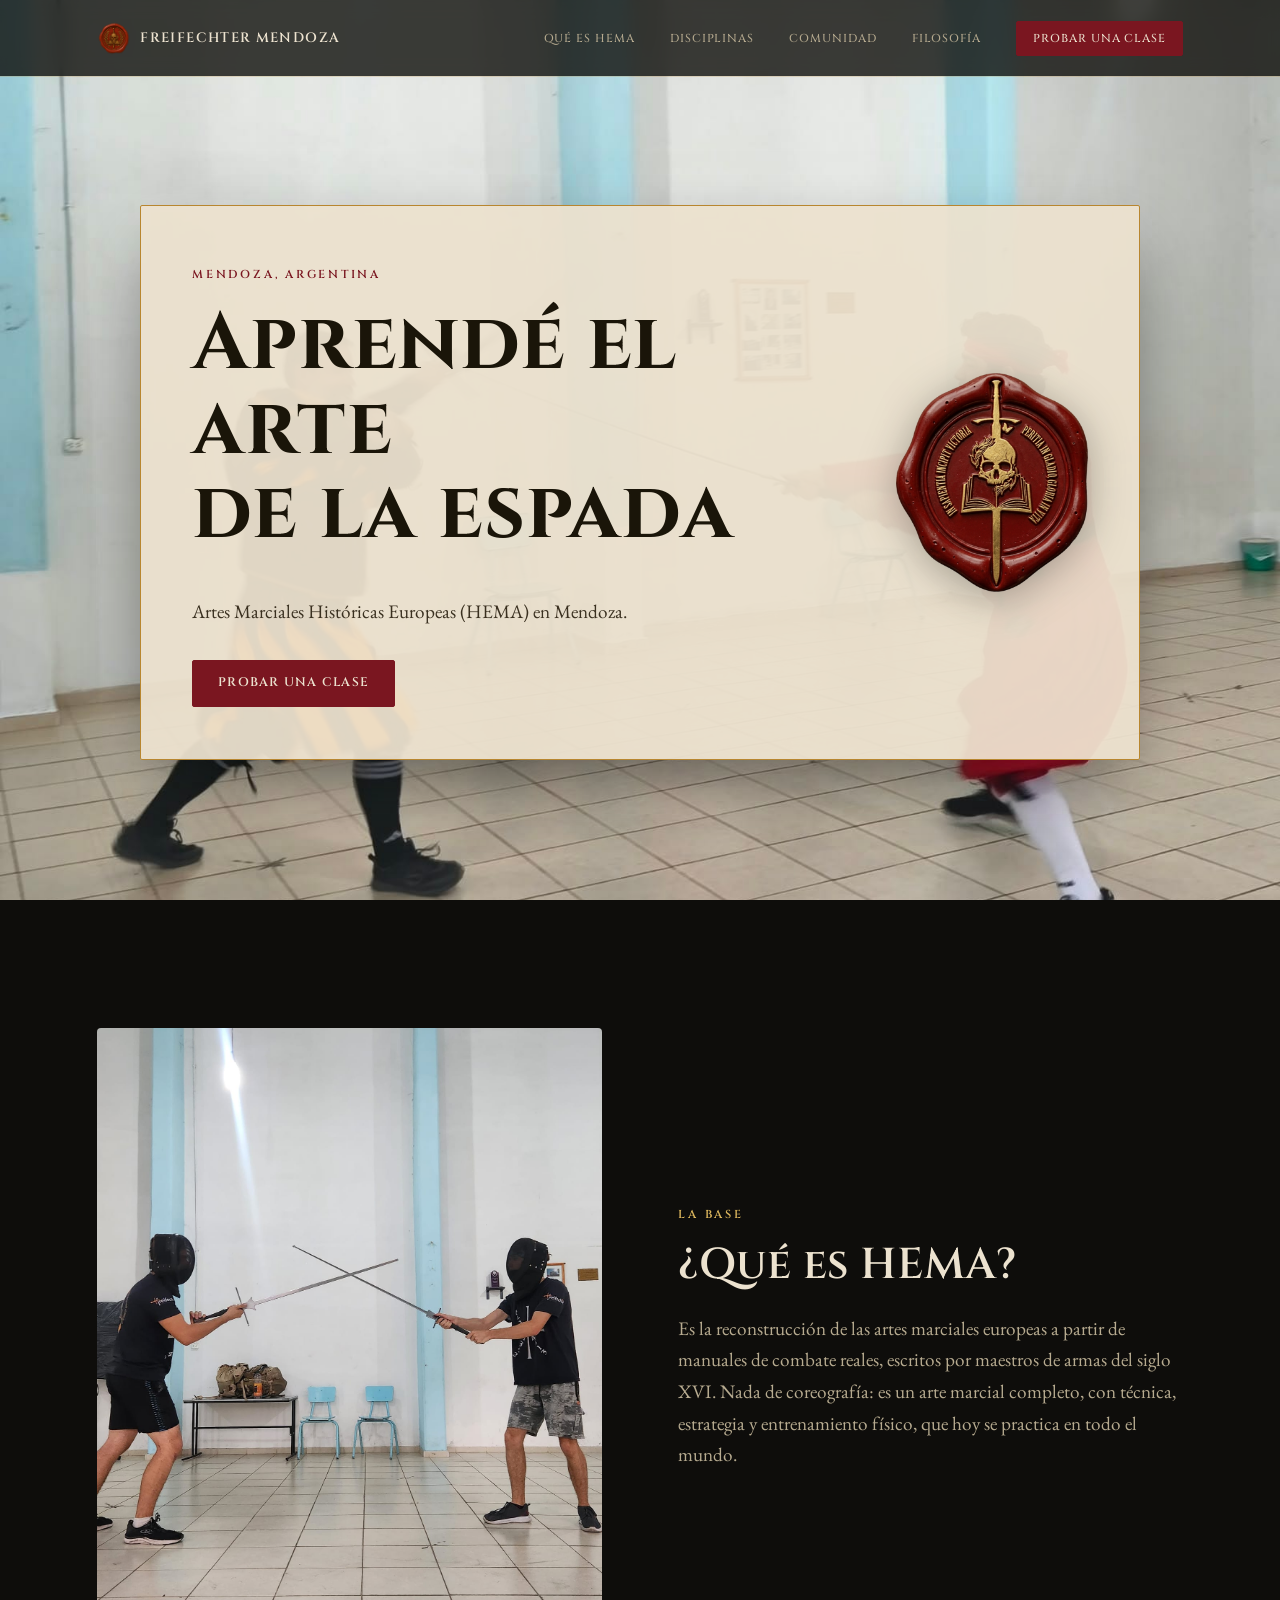
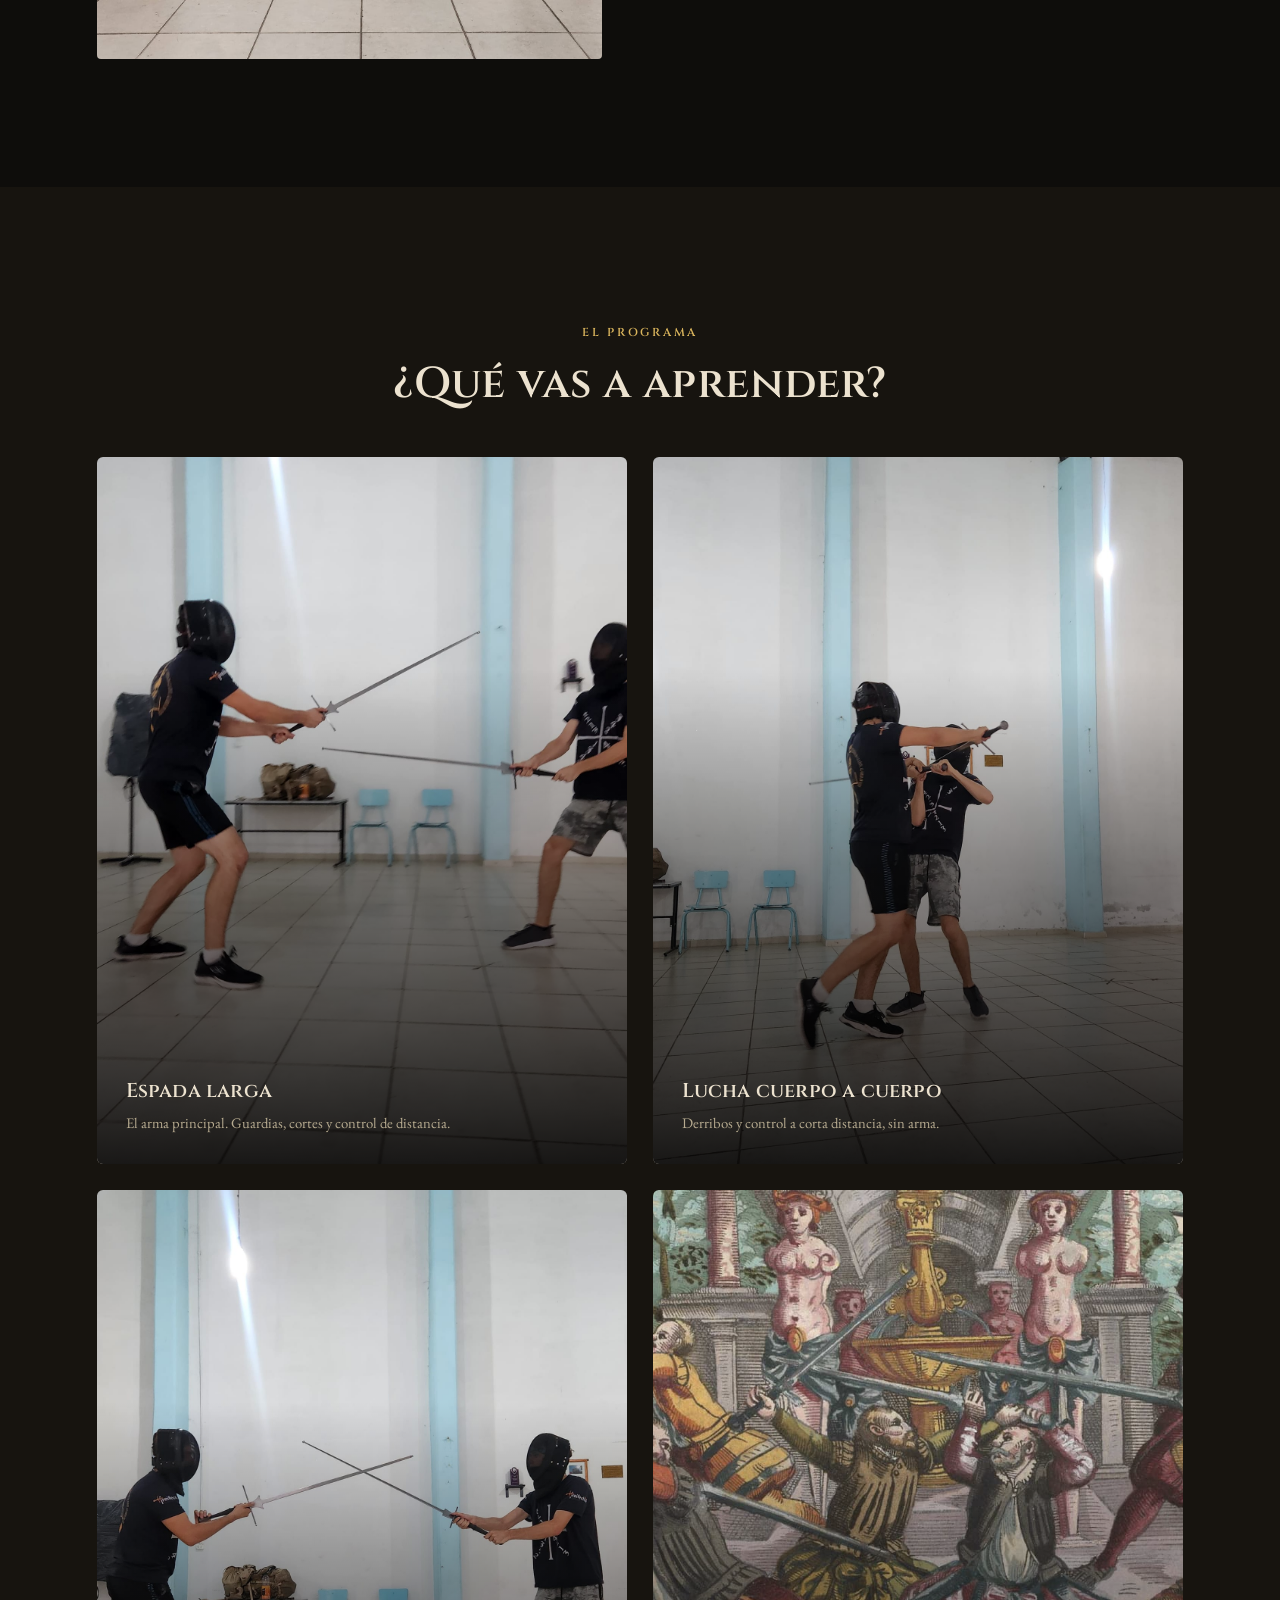
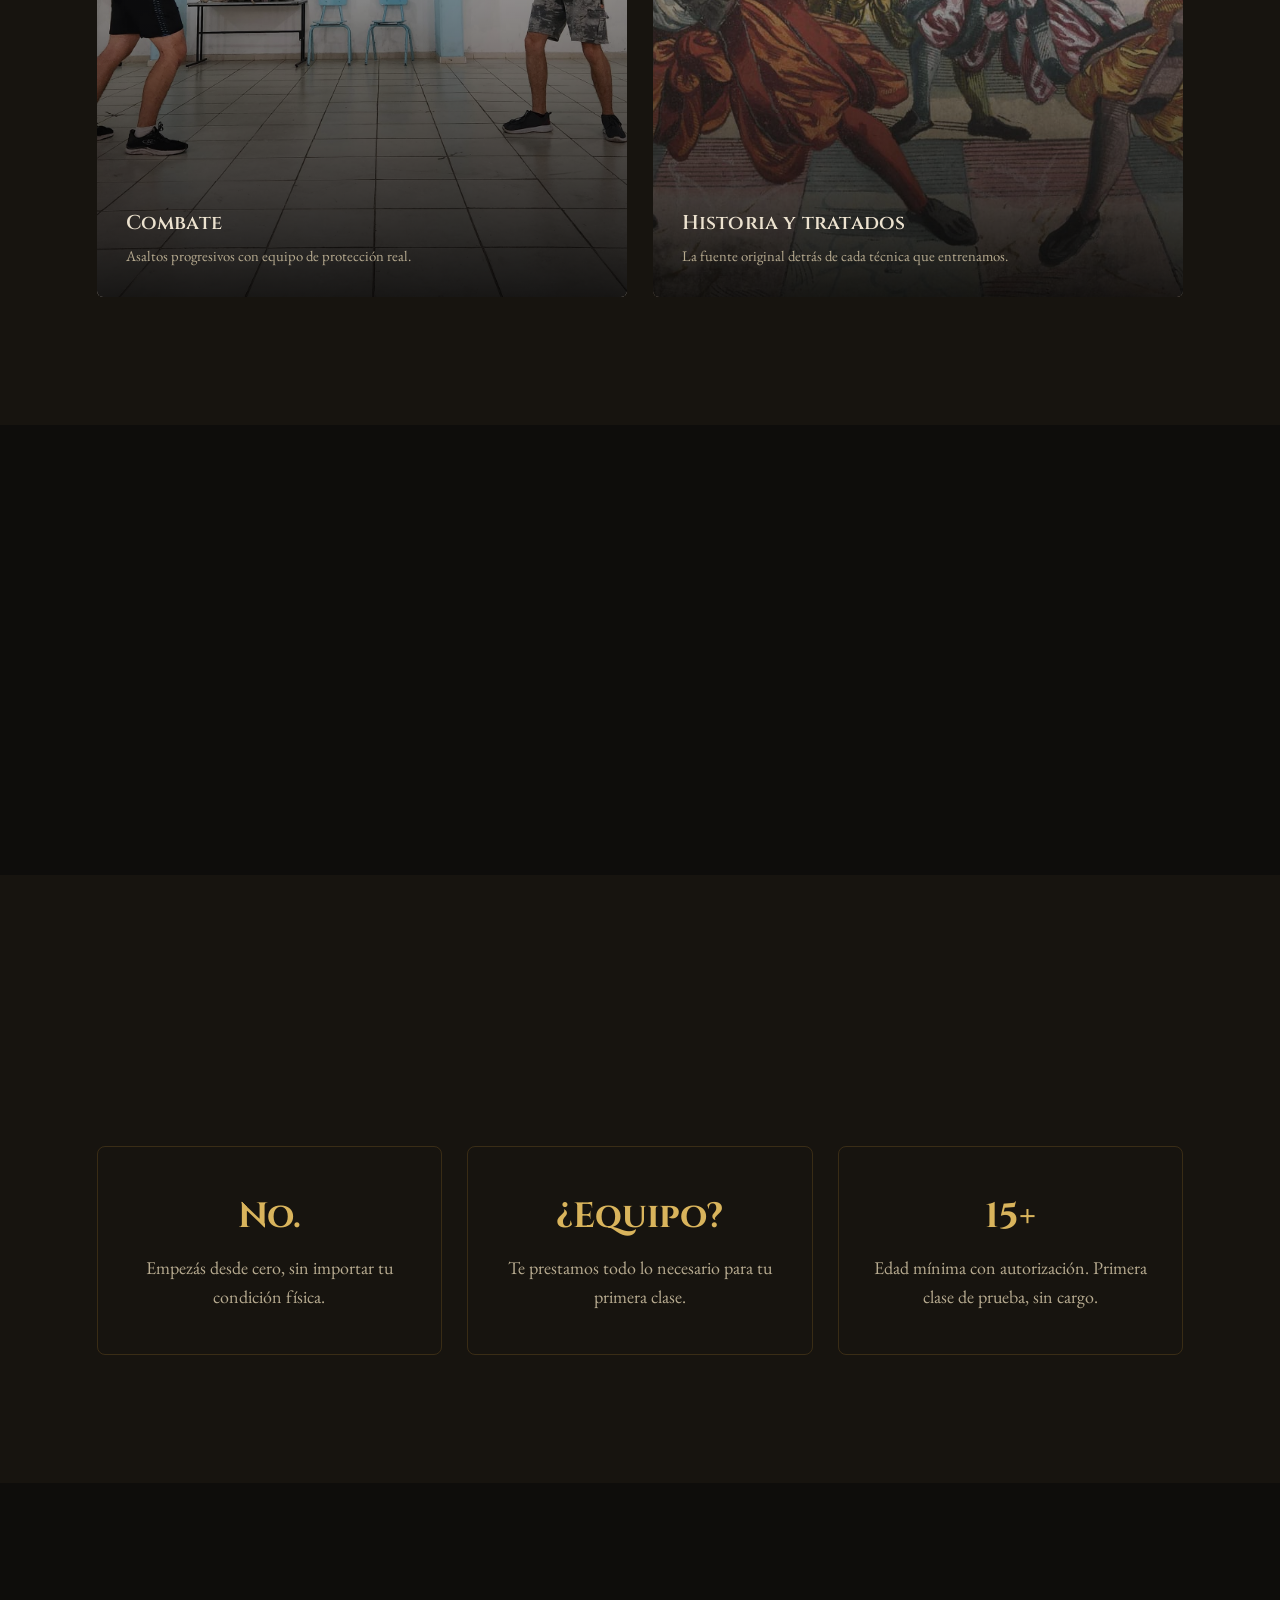
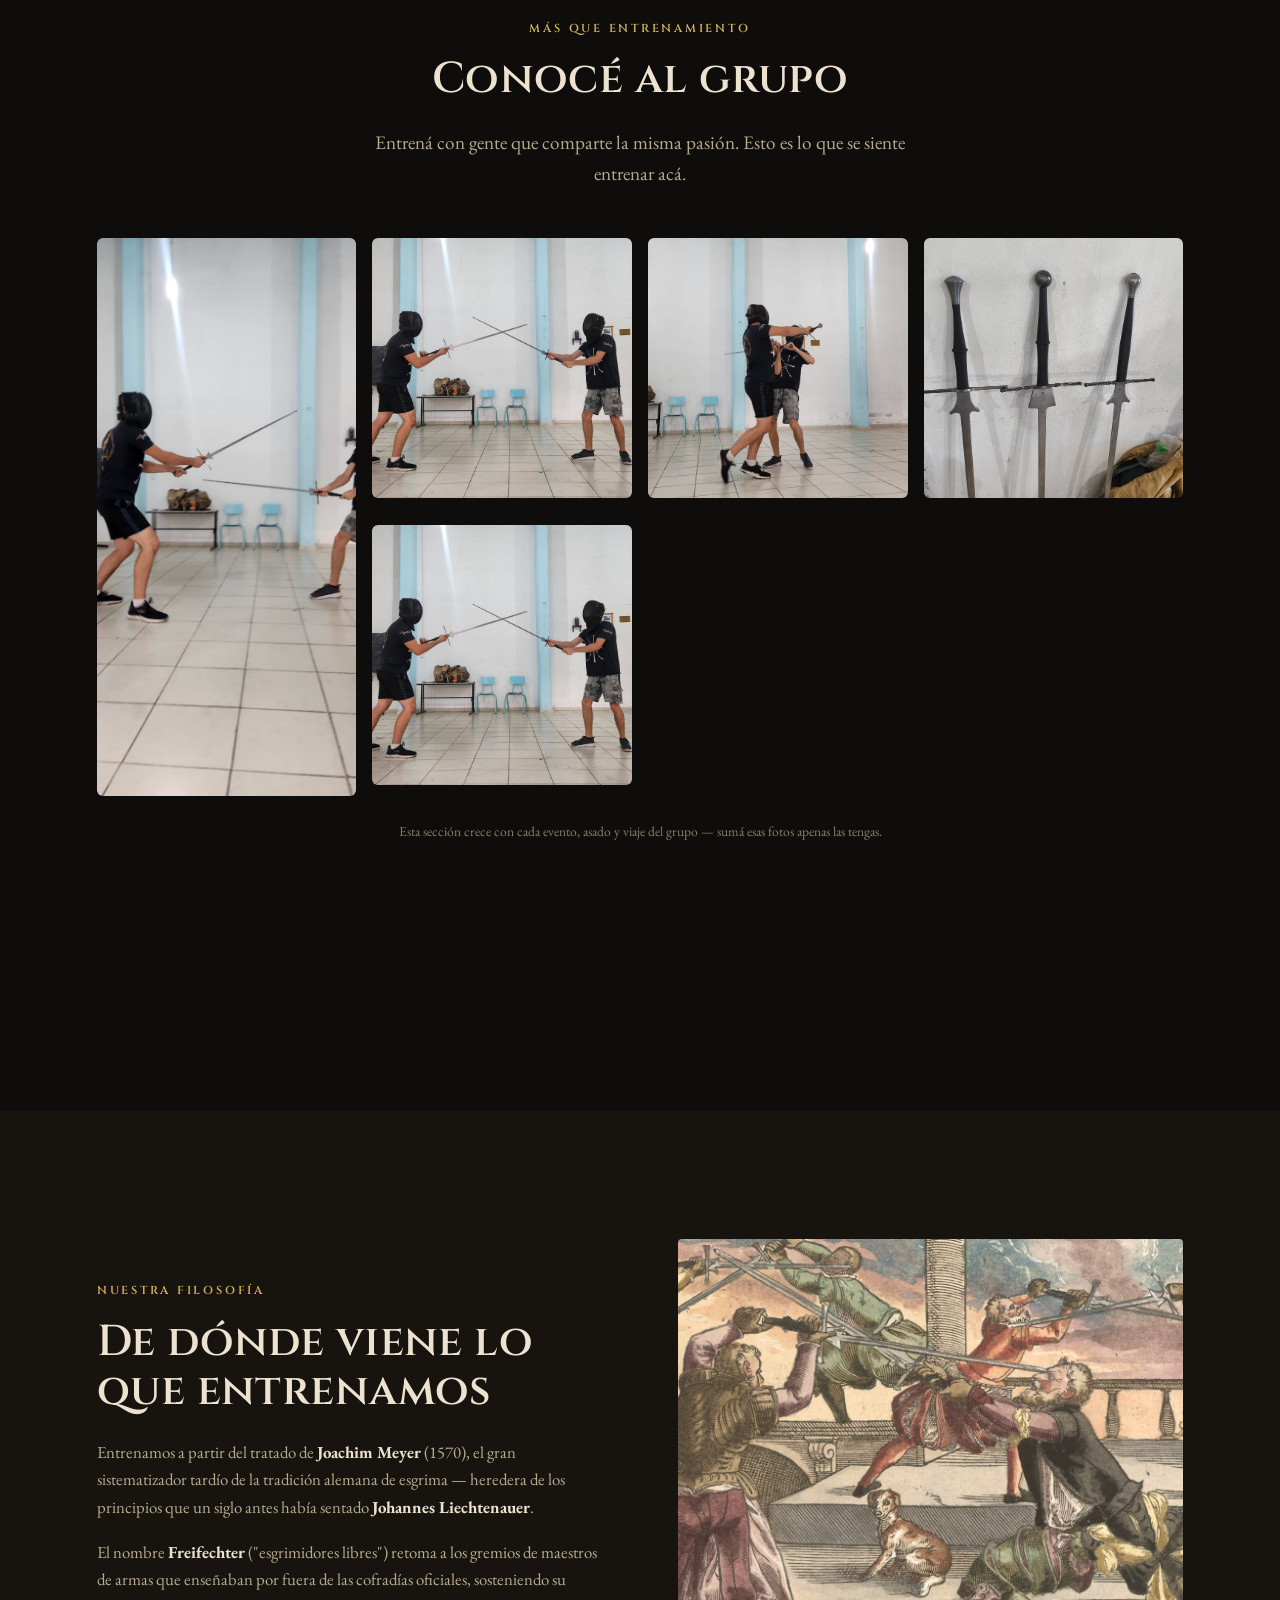
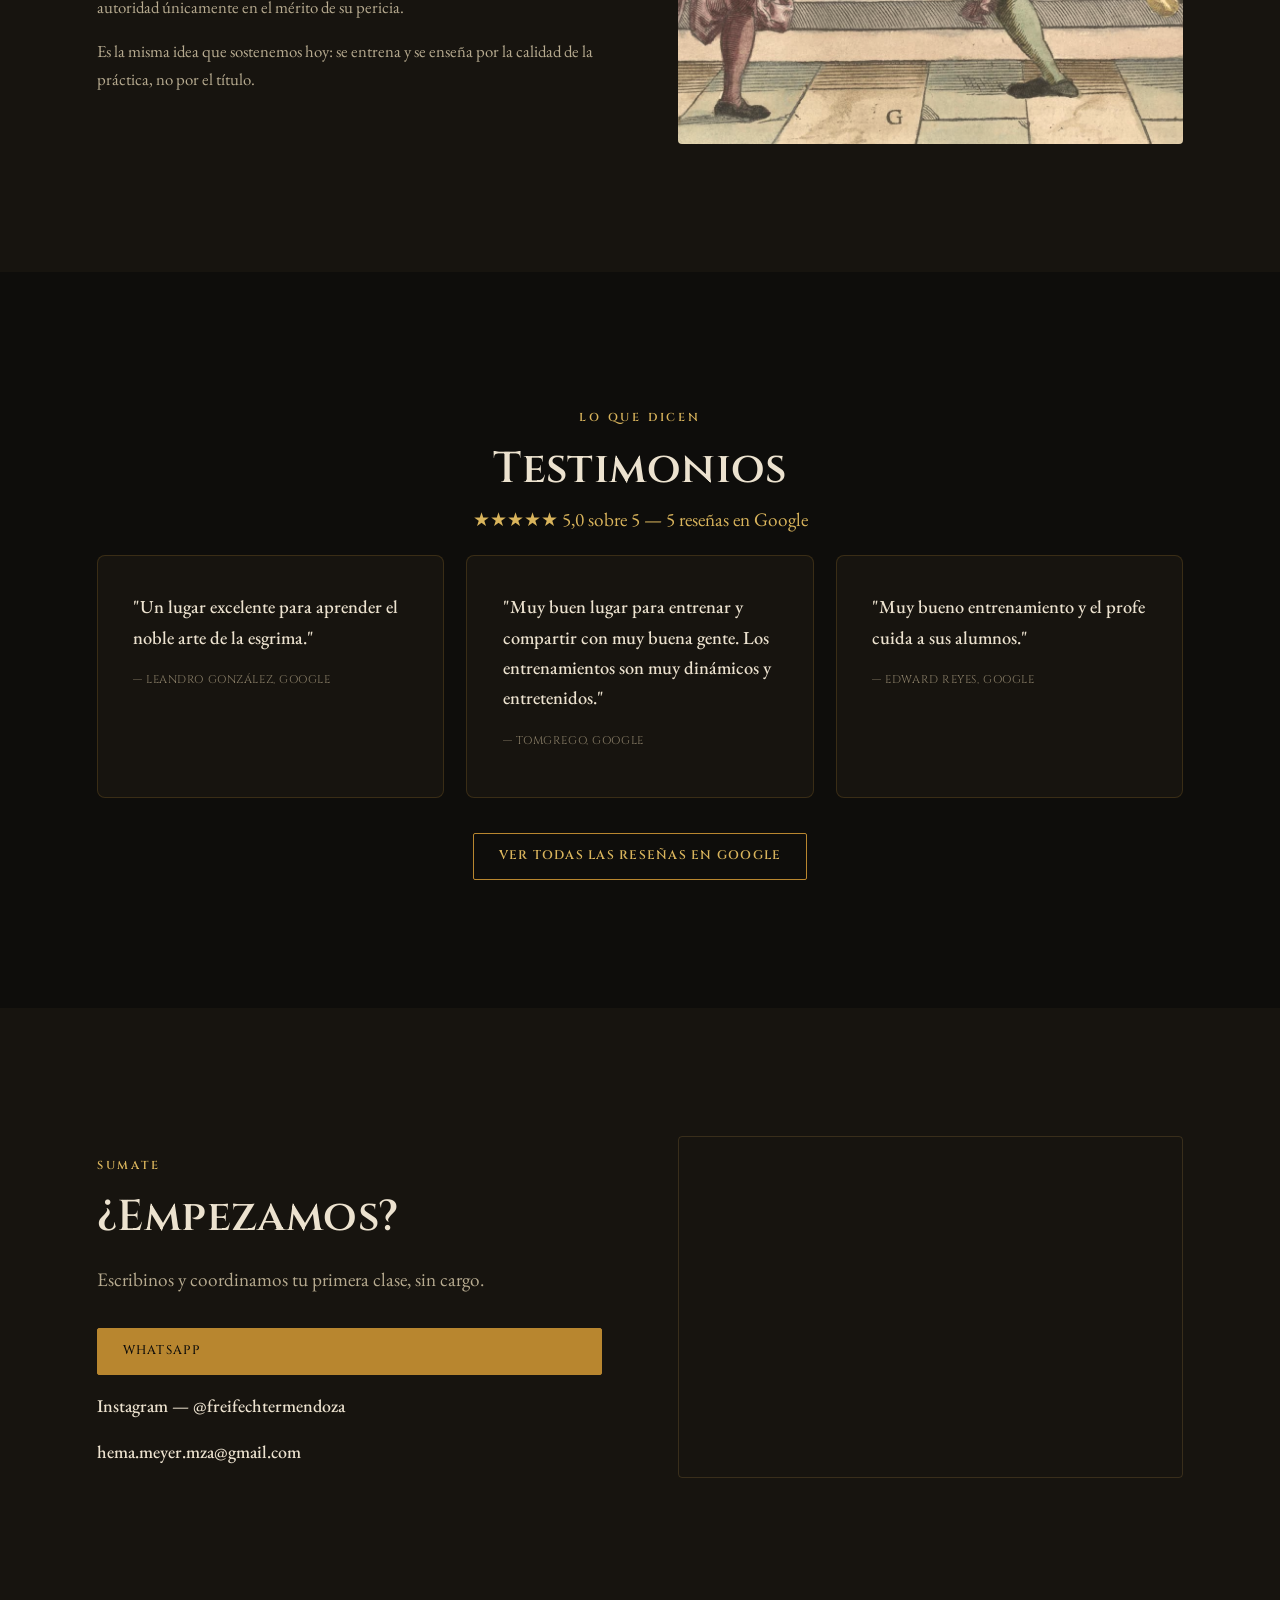
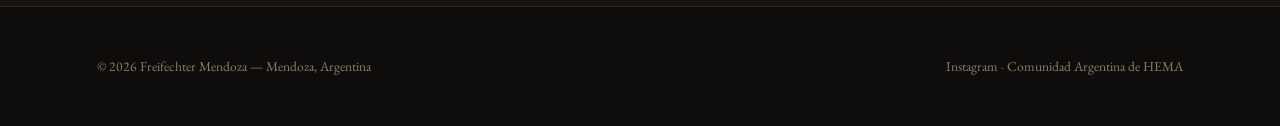
==== index.html @ 141d62b9 "Add files via upload" ====
<!DOCTYPE html>
<html lang="es-AR">
<head>
<meta charset="UTF-8">
<meta name="viewport" content="width=device-width, initial-scale=1.0">
<title>Freifechter Mendoza — Aprendé el arte de la espada</title>
<meta name="description" content="Artes Marciales Históricas Europeas (HEMA) en Mendoza. Entrená esgrima histórica real: espada larga, lucha cuerpo a cuerpo y combate. Clase de prueba sin cargo.">
<link rel="canonical" href="https://freifechter.ar/">
<link rel="icon" type="image/png" href="assets/img/logo-icon.png">
<meta property="og:type" content="website">
<meta property="og:site_name" content="Freifechter Mendoza">
<meta property="og:title" content="Freifechter Mendoza — Aprendé el arte de la espada">
<meta property="og:description" content="Artes Marciales Históricas Europeas (HEMA) en Mendoza. Clase de prueba sin cargo.">
<meta property="og:image" content="https://freifechter.ar/assets/img/og-image.jpg">
<meta property="og:url" content="https://freifechter.ar/">
<meta name="twitter:card" content="summary_large_image">
<link rel="stylesheet" href="assets/css/style.css">
</head>
<body>

<nav class="nav">
  <div class="container">
    <a href="#inicio" class="brand">
      <img src="assets/img/logo-icon.png" alt="Freifechter Mendoza">
      <span>FREIFECHTER MENDOZA</span>
    </a>
    <button class="nav-toggle" aria-label="Abrir menú">☰</button>
    <div class="nav-links">
      <a href="#que-es">Qué es HEMA</a>
      <a href="#aprender">Disciplinas</a>
      <a href="#comunidad">Comunidad</a>
      <a href="#filosofia">Filosofía</a>
      <a href="#contacto" class="btn solid" style="padding:.6em 1.4em;">Probar una clase</a>
    </div>
  </div>
</nav>

<!-- HERO -->
<header class="hero" id="inicio">
  <div class="hero-bg" style="background-image:url('assets/img/hero-photo.jpg')"></div>
  <div class="container">
    <div class="hero-content reveal">
      <div class="hero-text">
        <span class="eyebrow">Mendoza, Argentina</span>
        <h1>Aprendé el arte<br>de la espada</h1>
        <p class="lead">Artes Marciales Históricas Europeas (HEMA) en Mendoza.</p>
        <div class="hero-actions">
          <a href="https://wa.me/5492613629978?text=Hola%21%20Quiero%20probar%20una%20clase%20en%20Freifechter%20Mendoza." target="_blank" rel="noopener" class="btn solid">Probar una clase</a>
        </div>
      </div>
      <img src="assets/img/hero-seal.png" alt="Sello Freifechter Mendoza" class="hero-logo">
    </div>
  </div>
</header>

<!-- QUÉ ES HEMA -->
<section id="que-es">
  <div class="container split reveal">
    <div>
      <img src="assets/img/gallery/cruce-espadas.jpg" alt="Dos personas entrenando esgrima histórica">
    </div>
    <div>
      <span class="eyebrow">La base</span>
      <h2>¿Qué es HEMA?</h2>
      <p class="lead">Es la reconstrucción de las artes marciales europeas a partir de manuales de combate reales, escritos por maestros de armas del siglo XVI. Nada de coreografía: es un arte marcial completo, con técnica, estrategia y entrenamiento físico, que hoy se practica en todo el mundo.</p>
    </div>
  </div>
</section>

<!-- QUÉ VAS A APRENDER -->
<section id="aprender" style="background:var(--bg-2);">
  <div class="container">
    <div class="center reveal" style="margin-bottom:3rem;">
      <span class="eyebrow">El programa</span>
      <h2>¿Qué vas a aprender?</h2>
    </div>
    <div class="cards4 reveal">
      <div class="card-big">
        <img src="assets/img/gallery/entrenamiento-guardia.jpg" alt="Espada larga">
        <div class="txt"><h3>Espada larga</h3><p>El arma principal. Guardias, cortes y control de distancia.</p></div>
      </div>
      <div class="card-big">
        <img src="assets/img/gallery/trabajo-cercano.jpg" alt="Lucha cuerpo a cuerpo">
        <div class="txt"><h3>Lucha cuerpo a cuerpo</h3><p>Derribos y control a corta distancia, sin arma.</p></div>
      </div>
      <div class="card-big">
        <img src="assets/img/gallery/cruce-espadas.jpg" alt="Combate">
        <div class="txt"><h3>Combate</h3><p>Asaltos progresivos con equipo de protección real.</p></div>
      </div>
      <div class="card-big">
        <img src="assets/img/hero/carousel-3.jpg" alt="Historia y tratados">
        <div class="txt"><h3>Historia y tratados</h3><p>La fuente original detrás de cada técnica que entrenamos.</p></div>
      </div>
    </div>
  </div>
</section>

<!-- CÓMO ES UNA CLASE -->
<section>
  <div class="container center reveal">
    <span class="eyebrow">Sin sorpresas</span>
    <h2 style="margin-bottom:3rem;">¿Cómo es una clase?</h2>
    <div class="timeline">
      <div class="step">Movilidad</div><span class="arrow">→</span>
      <div class="step">Preparación física</div><span class="arrow">→</span>
      <div class="step">Técnica</div><span class="arrow">→</span>
      <div class="step">Ejercicios</div><span class="arrow">→</span>
      <div class="step">Sparring</div><span class="arrow">→</span>
      <div class="step">Cierre</div>
    </div>
  </div>
</section>

<!-- NECESITO EXPERIENCIA -->
<section style="background:var(--bg-2);">
  <div class="container">
    <div class="center reveal" style="margin-bottom:3rem;">
      <span class="eyebrow">Antes de empezar</span>
      <h2>¿Necesitás experiencia?</h2>
    </div>
    <div class="trust3 reveal">
      <div class="trust-block">
        <div class="big">No.</div>
        <p>Empezás desde cero, sin importar tu condición física.</p>
      </div>
      <div class="trust-block">
        <div class="big">¿Equipo?</div>
        <p>Te prestamos todo lo necesario para tu primera clase.</p>
      </div>
      <div class="trust-block">
        <div class="big">15+</div>
        <p>Edad mínima con autorización. Primera clase de prueba, sin cargo.</p>
      </div>
    </div>
  </div>
</section>

<!-- COMUNIDAD -->
<section id="comunidad">
  <div class="container">
    <div class="center reveal" style="margin-bottom:3rem;">
      <span class="eyebrow">Más que entrenamiento</span>
      <h2>Conocé al grupo</h2>
      <p class="lead mx-auto center">Entrená con gente que comparte la misma pasión. Esto es lo que se siente entrenar acá.</p>
    </div>
    <div class="community-grid reveal">
      <img class="tall" src="assets/img/gallery/entrenamiento-guardia.jpg" alt="Entrenamiento en guardia">
      <img src="assets/img/gallery/cruce-espadas.jpg" alt="Cruce de espadas">
      <img src="assets/img/gallery/trabajo-cercano.jpg" alt="Trabajo a corta distancia">
      <img src="assets/img/gallery/espadas-equipo.jpg" alt="Equipo del club">
      <img src="assets/img/gallery/cruce-espadas.jpg" alt="Asalto de entrenamiento">
    </div>
    <p class="form-note center" style="margin-top:1.5rem;font-size:.85rem;color:var(--gray-dim);">Esta sección crece con cada evento, asado y viaje del grupo — sumá esas fotos apenas las tengas.</p>
    <div class="cadh-badge reveal">
      <span>Orgullosos miembros de la</span>
      <a href="https://www.cadh-hema.com.ar" target="_blank" rel="noopener">
        <img src="assets/img/logo-cadh.svg" alt="Comunidad Argentina de HEMA">
      </a>
      <span>y reconocidos por</span>
      <a href="https://www.hema-argentina.com/" target="_blank" rel="noopener">
        <img src="assets/img/hemaarg-logo.png" alt="HEMA Argentina" class="hemaarg-logo">
      </a>
    </div>
  </div>
</section>

<!-- FILOSOFÍA -->
<section id="filosofia" class="philosophy">
  <div class="container split reverse reveal">
    <div>
      <img src="assets/img/hero/carousel-5.jpg" alt="Grabado histórico de esgrima, siglo XVI">
    </div>
    <div>
      <span class="eyebrow">Nuestra filosofía</span>
      <h2>De dónde viene lo que entrenamos</h2>
      <p>Entrenamos a partir del tratado de <strong style="color:var(--white);">Joachim Meyer</strong> (1570), el gran sistematizador tardío de la tradición alemana de esgrima — heredera de los principios que un siglo antes había sentado <strong style="color:var(--white);">Johannes Liechtenauer</strong>.</p>
      <p>El nombre <strong style="color:var(--white);">Freifechter</strong> ("esgrimidores libres") retoma a los gremios de maestros de armas que enseñaban por fuera de las cofradías oficiales, sosteniendo su autoridad únicamente en el mérito de su pericia.</p>
      <p>Es la misma idea que sostenemos hoy: se entrena y se enseña por la calidad de la práctica, no por el título.</p>
    </div>
  </div>
</section>

<!-- TESTIMONIOS -->
<section>
  <div class="container">
    <div class="center reveal" style="margin-bottom:1.2rem;">
      <span class="eyebrow">Lo que dicen</span>
      <h2 style="margin-bottom:.6rem;">Testimonios</h2>
      <p class="lead mx-auto center" style="color:var(--gold-soft);">★★★★★ 5,0 sobre 5 — 5 reseñas en Google</p>
    </div>
    <div class="testi-grid reveal">
      <div class="testi-card">
        <p class="quote">"Un lugar excelente para aprender el noble arte de la esgrima."</p>
        <p class="who">— Leandro González, Google</p>
      </div>
      <div class="testi-card">
        <p class="quote">"Muy buen lugar para entrenar y compartir con muy buena gente. Los entrenamientos son muy dinámicos y entretenidos."</p>
        <p class="who">— TomGrego, Google</p>
      </div>
      <div class="testi-card">
        <p class="quote">"Muy bueno entrenamiento y el profe cuida a sus alumnos."</p>
        <p class="who">— Edward Reyes, Google</p>
      </div>
    </div>
    <div class="center reveal" style="margin-top:2.2rem;">
      <a href="https://maps.app.goo.gl/nJZAB4cJ3z2qL3cm6" target="_blank" rel="noopener" class="btn">Ver todas las reseñas en Google</a>
    </div>
  </div>
</section>

<!-- CONTACTO -->
<section id="contacto" style="background:var(--bg-2);">
  <div class="container contact-box reveal">
    <div>
      <span class="eyebrow">Sumate</span>
      <h2>¿Empezamos?</h2>
      <p class="lead">Escribinos y coordinamos tu primera clase, sin cargo.</p>
      <div class="contact-links">
        <a href="https://wa.me/5492613629978?text=Hola%21%20Quiero%20probar%20una%20clase%20en%20Freifechter%20Mendoza." target="_blank" rel="noopener" class="btn gold">WhatsApp</a>
        <a href="https://www.instagram.com/freifechtermendoza/" target="_blank" rel="noopener">Instagram — @freifechtermendoza</a>
        <a href="mailto:hema.meyer.mza@gmail.com">hema.meyer.mza@gmail.com</a>
      </div>
    </div>
    <div class="map-frame">
      <iframe src="https://www.google.com/maps?q=-32.9106794,-68.8632661&hl=es&z=14&output=embed" loading="lazy" title="Ubicación Freifechter Mendoza"></iframe>
    </div>
  </div>
</section>

<footer>
  <div class="container footer-row">
    <span>© <span id="year"></span> Freifechter Mendoza — Mendoza, Argentina</span>
    <span><a href="https://www.instagram.com/freifechtermendoza/" target="_blank" rel="noopener">Instagram</a> · <a href="https://www.cadh-hema.com.ar" target="_blank" rel="noopener">Comunidad Argentina de HEMA</a></span>
  </div>
</footer>

<script>document.getElementById('year').textContent = new Date().getFullYear();</script>
<script src="assets/js/main.js"></script>
</body>
</html>
---- assets/css/style.css ----
@import url('https://fonts.googleapis.com/css2?family=Cinzel:wght@500;600;700&family=EB+Garamond:ital,wght@0,400;0,500;0,600;1,400&display=swap');

:root{
  --bg:        #0e0d0b;
  --bg-2:      #17140f;
  --bg-3:      #201b14;
  --white:     #ece2cf;
  --gray:      #b7ab90;
  --gray-dim:  #8a7f68;
  --gold:      #b8862f;
  --gold-soft: #d9b45c;
  --wax:       #7a1620;
  --wax-soft:  #9c2430;
  --line:      rgba(184,134,47,.22);

  --font: 'EB Garamond', serif;
  --font-display: 'Cinzel', serif;
  --maxw: 1240px;
}

*,*::before,*::after{ box-sizing:border-box; }
html{ scroll-behavior:smooth; }
body{
  margin:0; background:var(--bg); color:var(--white);
  font-family:var(--font); font-weight:400;
  font-size:18px; line-height:1.65; -webkit-font-smoothing:antialiased;
}
img{ max-width:100%; display:block; }
a{ color:inherit; }
.container{ max-width:var(--maxw); margin:0 auto; padding:0 6vw; }
section{ padding:clamp(4rem,10vw,8rem) 0; }

h1,h2,h3{ font-family:var(--font-display); font-weight:600; letter-spacing:.01em; margin:0 0 .5em; }
h1{ font-size:clamp(2.6rem,7vw,5rem); line-height:1.06; font-weight:700; }
h2{ font-size:clamp(1.8rem,4vw,2.7rem); line-height:1.15; }
h3{ font-size:1.25rem; font-weight:600; }
p{ margin:0 0 1em; color:var(--gray); }

.eyebrow{
  display:inline-block; font-family:var(--font-display); font-size:.72rem; letter-spacing:.24em; text-transform:uppercase;
  color:var(--gold-soft); font-weight:600; margin-bottom:1.1rem;
}
.center{ text-align:center; }
.lead{ font-size:1.2rem; color:var(--gray); max-width:60ch; }
.mx-auto{ margin-left:auto; margin-right:auto; }

/* ===== Botones ===== */
.btn{
  display:inline-flex; align-items:center; gap:.6em;
  font-family:var(--font-display); font-size:.78rem; font-weight:600; letter-spacing:.1em; text-transform:uppercase;
  text-decoration:none; padding:1em 2em; border-radius:2px;
  border:1px solid var(--gold); color:var(--gold-soft); background:transparent;
  transition:background .25s ease, color .25s ease, transform .2s ease;
}
.btn:hover{ transform:translateY(-2px); background:var(--gold); color:var(--bg); }
.btn.solid{ background:var(--wax); color:var(--white); border-color:var(--wax); }
.btn.solid:hover{ background:var(--wax-soft); border-color:var(--wax-soft); color:var(--white); }
.btn.gold{ background:var(--gold); color:var(--bg); border-color:var(--gold); }
.btn.gold:hover{ background:var(--gold-soft); border-color:var(--gold-soft); }

/* ===== Nav ===== */
.nav{
  position:fixed; top:0; left:0; right:0; z-index:100;
  padding:1.3rem 0; transition:padding .3s ease, border-color .3s ease;
  border-bottom:1px solid var(--line);
}
.nav::before{
  content:""; position:absolute; inset:0; z-index:-1;
  background:rgba(10,9,6,.78); backdrop-filter:blur(8px); transition:background .3s ease, backdrop-filter .3s ease;
}
.nav.solid{ padding:.9rem 0; }
.nav.solid::before{ background:rgba(10,9,6,.92); backdrop-filter:blur(10px); }
.nav .container{ display:flex; align-items:center; justify-content:space-between; }
.brand{ display:flex; align-items:center; gap:.6rem; text-decoration:none; }
.brand img{ width:34px; height:34px; object-fit:contain; }
.brand span{ font-family:var(--font-display); font-weight:600; font-size:.85rem; letter-spacing:.1em; }
.nav-links{ display:flex; gap:2.2rem; align-items:center; }
.nav-links a{ font-family:var(--font-display); font-size:.72rem; letter-spacing:.08em; text-transform:uppercase; font-weight:500; text-decoration:none; color:var(--gray); transition:color .2s; }
.nav-links a:hover{ color:var(--white); }
.nav-toggle{ display:none; background:none; border:1px solid var(--line); color:var(--white); width:42px; height:42px; border-radius:8px; cursor:pointer; position:relative; z-index:200; }

/* ===== Hero ===== */
.hero{
  position:relative; min-height:100vh; display:flex; align-items:center;
  overflow:hidden; padding:8rem 0 4rem;
}
.hero-bg{
  position:absolute; inset:0; background-size:cover; background-position:center 30%;
}
.hero::before{
  content:""; position:absolute; inset:0;
  background:linear-gradient(180deg, rgba(10,9,6,.28) 0%, rgba(10,9,6,.1) 45%, rgba(10,9,6,.4) 100%);
}
.hero-content{
  position:relative; z-index:2; max-width:1000px;
  display:flex; align-items:center; gap:clamp(1.5rem,4vw,3rem);
  background:rgba(236,226,207,.94); border:1px solid var(--gold);
  padding:clamp(1.8rem,4vw,3.2rem); border-radius:2px;
  box-shadow:0 30px 70px -20px rgba(0,0,0,.55);
  animation: heroPunch 1.1s cubic-bezier(.16,.9,.25,1) both;
}
@keyframes heroPunch{ from{ opacity:0; transform: translateY(26px) scale(.97);} to{ opacity:1; transform:none; } }
.hero-text{ flex:1 1 auto; }
.hero-logo{
  width:clamp(150px,15vw,230px); height:auto; flex-shrink:0;
  filter:drop-shadow(0 6px 20px rgba(0,0,0,.3));
}
.hero .eyebrow{ color:var(--wax); }
.hero h1{ color:#1a1509; }
.hero .lead{ font-size:1.2rem; margin-bottom:2rem; color:#3a3020; }
.hero-actions{ display:flex; gap:1rem; flex-wrap:wrap; }
@media (max-width:780px){
  .hero-content{ flex-direction:column-reverse; text-align:center; }
  .hero-actions{ justify-content:center; }
}
@media (prefers-reduced-motion:reduce){ .hero-content{ animation:none; } }

/* ===== Qué es HEMA (foto + texto) ===== */
.split{ display:grid; grid-template-columns:1fr 1fr; gap:clamp(2rem,6vw,5rem); align-items:center; }
.split img{ width:100%; border-radius:4px; aspect-ratio:4/5; object-fit:cover; }
.split.reverse{ direction:rtl; }
.split.reverse > *{ direction:ltr; }

/* ===== Tarjetas grandes (qué vas a aprender) ===== */
.cards4{ display:grid; grid-template-columns:repeat(2,1fr); gap:1.6rem; }
.card-big{
  position:relative; aspect-ratio:3/4; border-radius:6px; overflow:hidden;
  background:var(--bg-2);
}
.card-big img{ position:absolute; inset:0; width:100%; height:100%; object-fit:cover; transition:transform .6s ease; }
.card-big:hover img{ transform:scale(1.05); }
.card-big::after{
  content:""; position:absolute; inset:0;
  background:linear-gradient(180deg, transparent 30%, rgba(0,0,0,.88) 100%);
}
.card-big .txt{ position:absolute; left:0; right:0; bottom:0; z-index:2; padding:1.8rem; }
.card-big h3{ margin-bottom:.3rem; }
.card-big p{ color:var(--gray); font-size:.92rem; margin:0; }

/* ===== Timeline clase ===== */
.timeline{ display:flex; flex-wrap:wrap; align-items:center; justify-content:center; gap:0; }
.timeline .step{
  font-family:var(--font-display); font-weight:600; font-size:.8rem; letter-spacing:.06em; text-transform:uppercase; padding:.9rem 1.5rem;
  border:1px solid var(--line); border-radius:100px; color:var(--white); background:var(--bg-2);
}
.timeline .arrow{ color:var(--gold); padding:0 .8rem; font-size:1.2rem; }
@media (max-width:780px){
  .timeline{ flex-direction:column; align-items:stretch; }
  .timeline .step{ text-align:center; }
  .timeline .arrow{ transform:rotate(90deg); padding:.3rem 0; }
}

/* ===== Bloques de confianza (experiencia/equipo/edad) ===== */
.trust3{ display:grid; grid-template-columns:repeat(3,1fr); gap:1.6rem; }
.trust-block{ padding:2.6rem 2rem; border:1px solid var(--line); border-radius:8px; text-align:center; }
.trust-block .big{ font-family:var(--font-display); font-size:2.2rem; font-weight:700; color:var(--gold-soft); margin-bottom:.4rem; }
.trust-block p{ margin:0; }

/* ===== Comunidad ===== */
.community-grid{ display:grid; grid-template-columns:repeat(4,1fr); gap:1rem; }
.community-grid img{ width:100%; aspect-ratio:1/1; object-fit:cover; border-radius:6px; }
.community-grid .tall{ grid-row:span 2; aspect-ratio:1/2.15; }

/* ===== Badge CADH ===== */
.cadh-badge{
  display:flex; align-items:center; justify-content:center; gap:1.2rem;
  margin-top:3rem; padding-top:2.5rem; border-top:1px solid var(--line); flex-wrap:wrap;
}
.cadh-badge span{ font-family:var(--font-display); font-size:.85rem; letter-spacing:.04em; color:var(--gray); }
.cadh-badge img{ height:52px; width:auto; filter:brightness(1.2); opacity:.92; transition:opacity .2s; }
.cadh-badge a:hover img{ opacity:1; }
.hemaarg-logo{ height:34px !important; filter:none !important; opacity:1 !important; background:var(--white); padding:.3em .6em; border-radius:3px; }

/* ===== Filosofía ===== */
.philosophy{ background:var(--bg-2); }
.philosophy .split img{ aspect-ratio:1/1; filter:sepia(.3) contrast(1.05); }
.philosophy p{ color:var(--gray); font-size:1.05rem; }

/* ===== Testimonios ===== */
.testi-grid{ display:grid; grid-template-columns:repeat(3,1fr); gap:1.4rem; }
.testi-card{ background:var(--bg-2); border:1px solid var(--line); border-radius:8px; padding:2.2rem; }
.testi-card .quote{ font-size:1.15rem; font-weight:500; color:var(--white); margin-bottom:1.2rem; }
.testi-card .who{ font-family:var(--font-display); font-size:.7rem; letter-spacing:.05em; text-transform:uppercase; color:var(--gray-dim); }

/* ===== Contacto ===== */
.contact-box{ display:grid; grid-template-columns:1fr 1fr; gap:clamp(2rem,6vw,5rem); align-items:center; }
.contact-links{ display:flex; flex-direction:column; gap:1rem; margin-top:2rem; }
.contact-links a{ display:flex; align-items:center; gap:.7rem; text-decoration:none; color:var(--white); font-weight:500; }
.map-frame{ border-radius:4px; overflow:hidden; border:1px solid var(--line); filter:sepia(.25) contrast(.95); }
.map-frame iframe{ width:100%; height:340px; border:0; display:block; }

/* ===== Footer ===== */
footer{ border-top:1px solid var(--line); padding:3rem 0; }
.footer-row{ display:flex; justify-content:space-between; flex-wrap:wrap; gap:1rem; font-size:.85rem; color:var(--gray-dim); }
.footer-row a{ color:var(--gray-dim); text-decoration:none; }
.footer-row a:hover{ color:var(--white); }

/* ===== Reveal on scroll ===== */
.reveal{ opacity:0; transform:translateY(24px); transition:opacity .8s ease, transform .8s ease; }
.reveal.in{ opacity:1; transform:none; }
@media (prefers-reduced-motion:reduce){ .reveal{ opacity:1; transform:none; transition:none; } html{ scroll-behavior:auto; } }

/* ===== Responsive ===== */
@media (max-width:900px){
  .split{ grid-template-columns:1fr; }
  .split.reverse{ direction:ltr; }
  .cards4{ grid-template-columns:1fr 1fr; }
  .trust3{ grid-template-columns:1fr; }
  .testi-grid{ grid-template-columns:1fr; }
  .community-grid{ grid-template-columns:repeat(2,1fr); }
  .community-grid .tall{ grid-row:span 1; aspect-ratio:1/1; }
  .contact-box{ grid-template-columns:1fr; }
}
@media (max-width:640px){
  body{ font-size:16px; }
  .nav-links{
    position:fixed; top:0; right:0; bottom:0; left:auto; width:min(78vw,300px); background:var(--bg-2);
    border-left:1px solid var(--line); flex-direction:column; align-items:flex-start;
    justify-content:flex-start; gap:1.6rem; padding:6.5rem 2rem 2rem; transform:translateX(100%); transition:transform .3s ease;
    overflow-y:auto; z-index:150;
  }
  .nav-links.open{ transform:none; }
  .nav-toggle{ display:flex; align-items:center; justify-content:center; }
  .cards4{ grid-template-columns:1fr; }
}
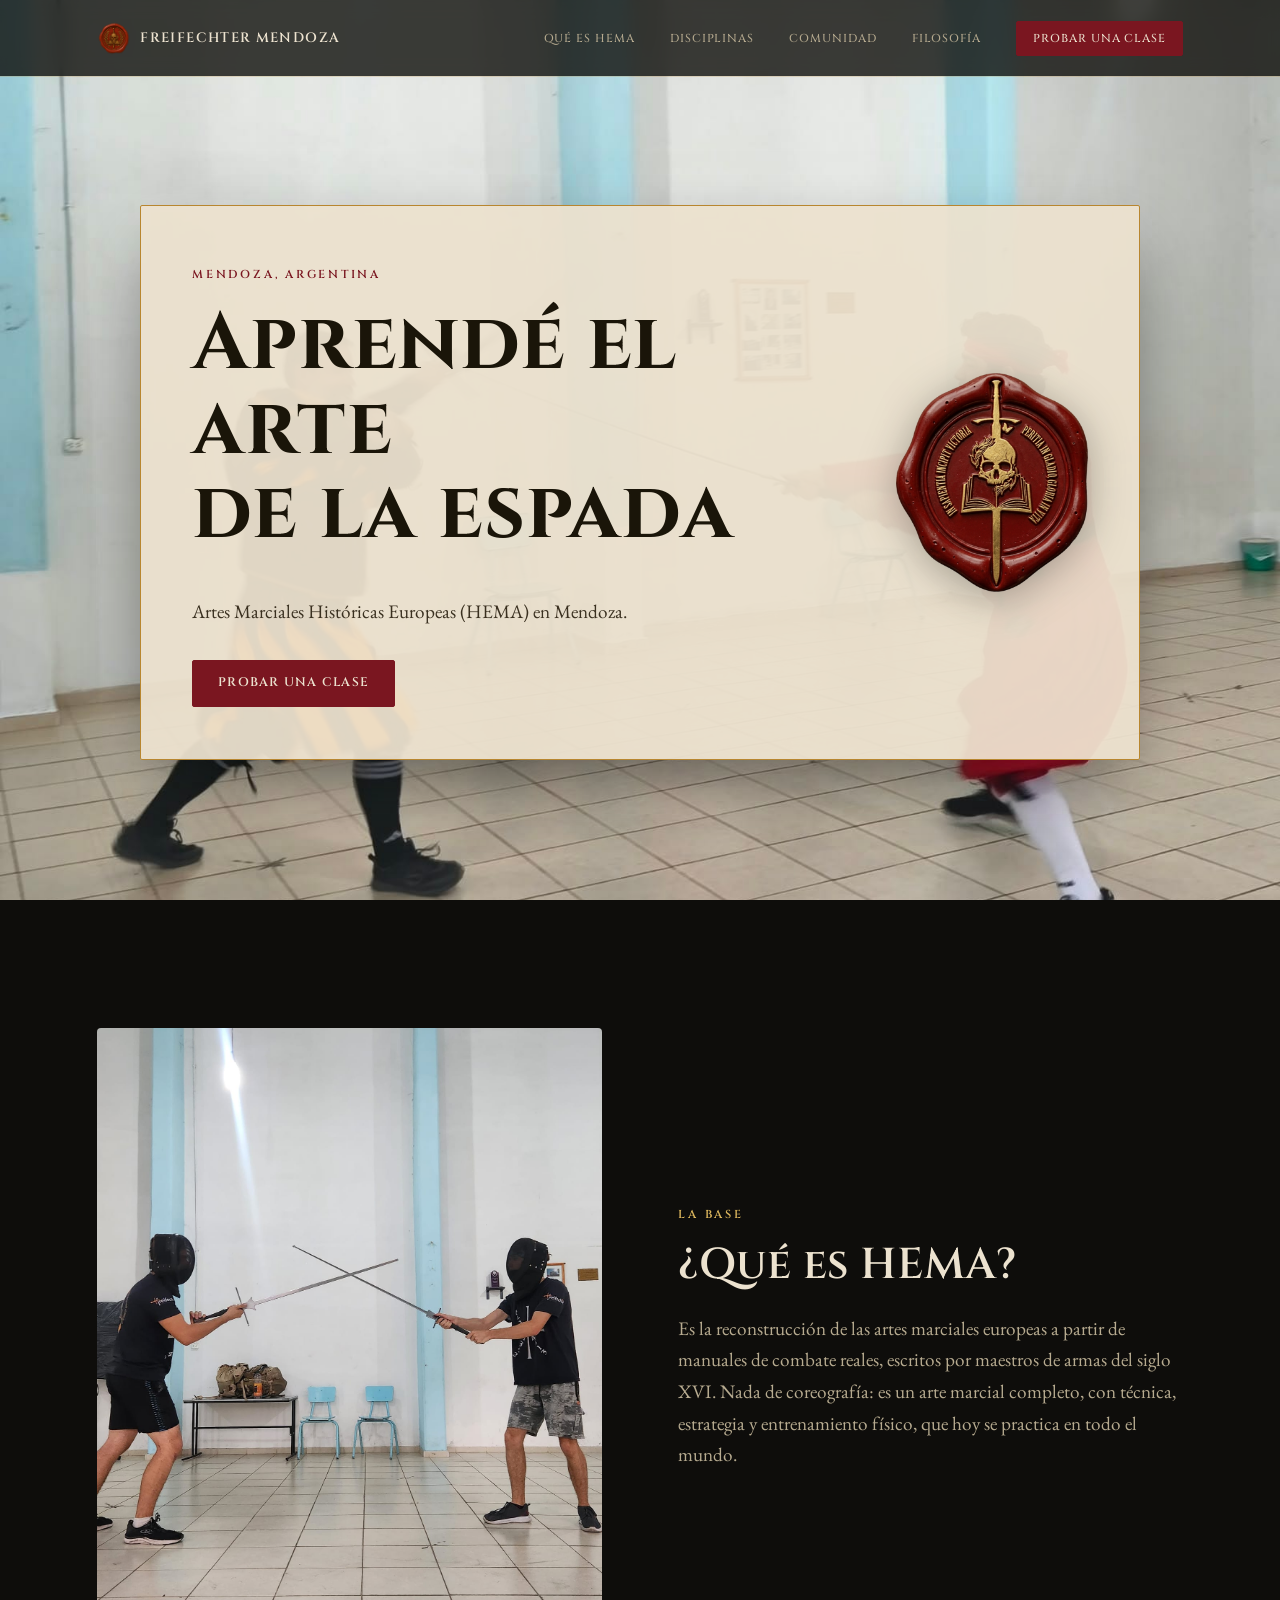
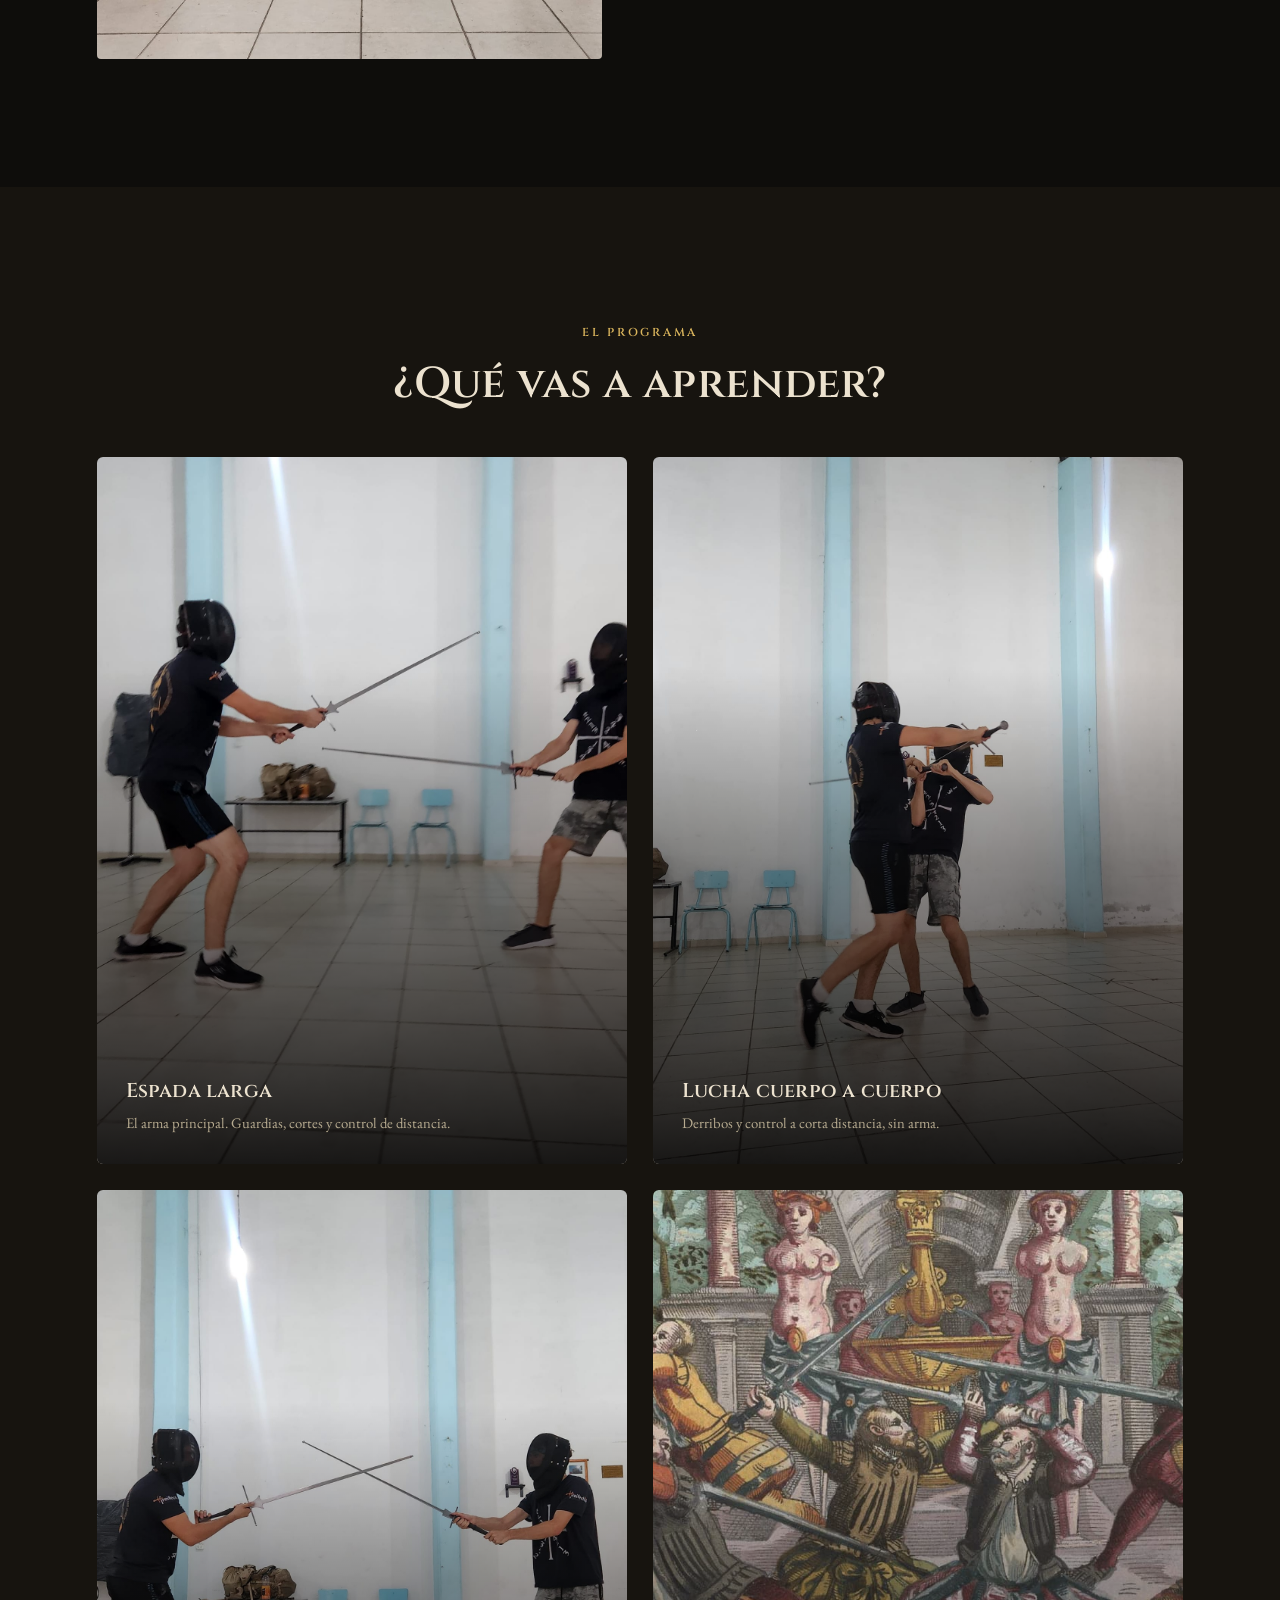
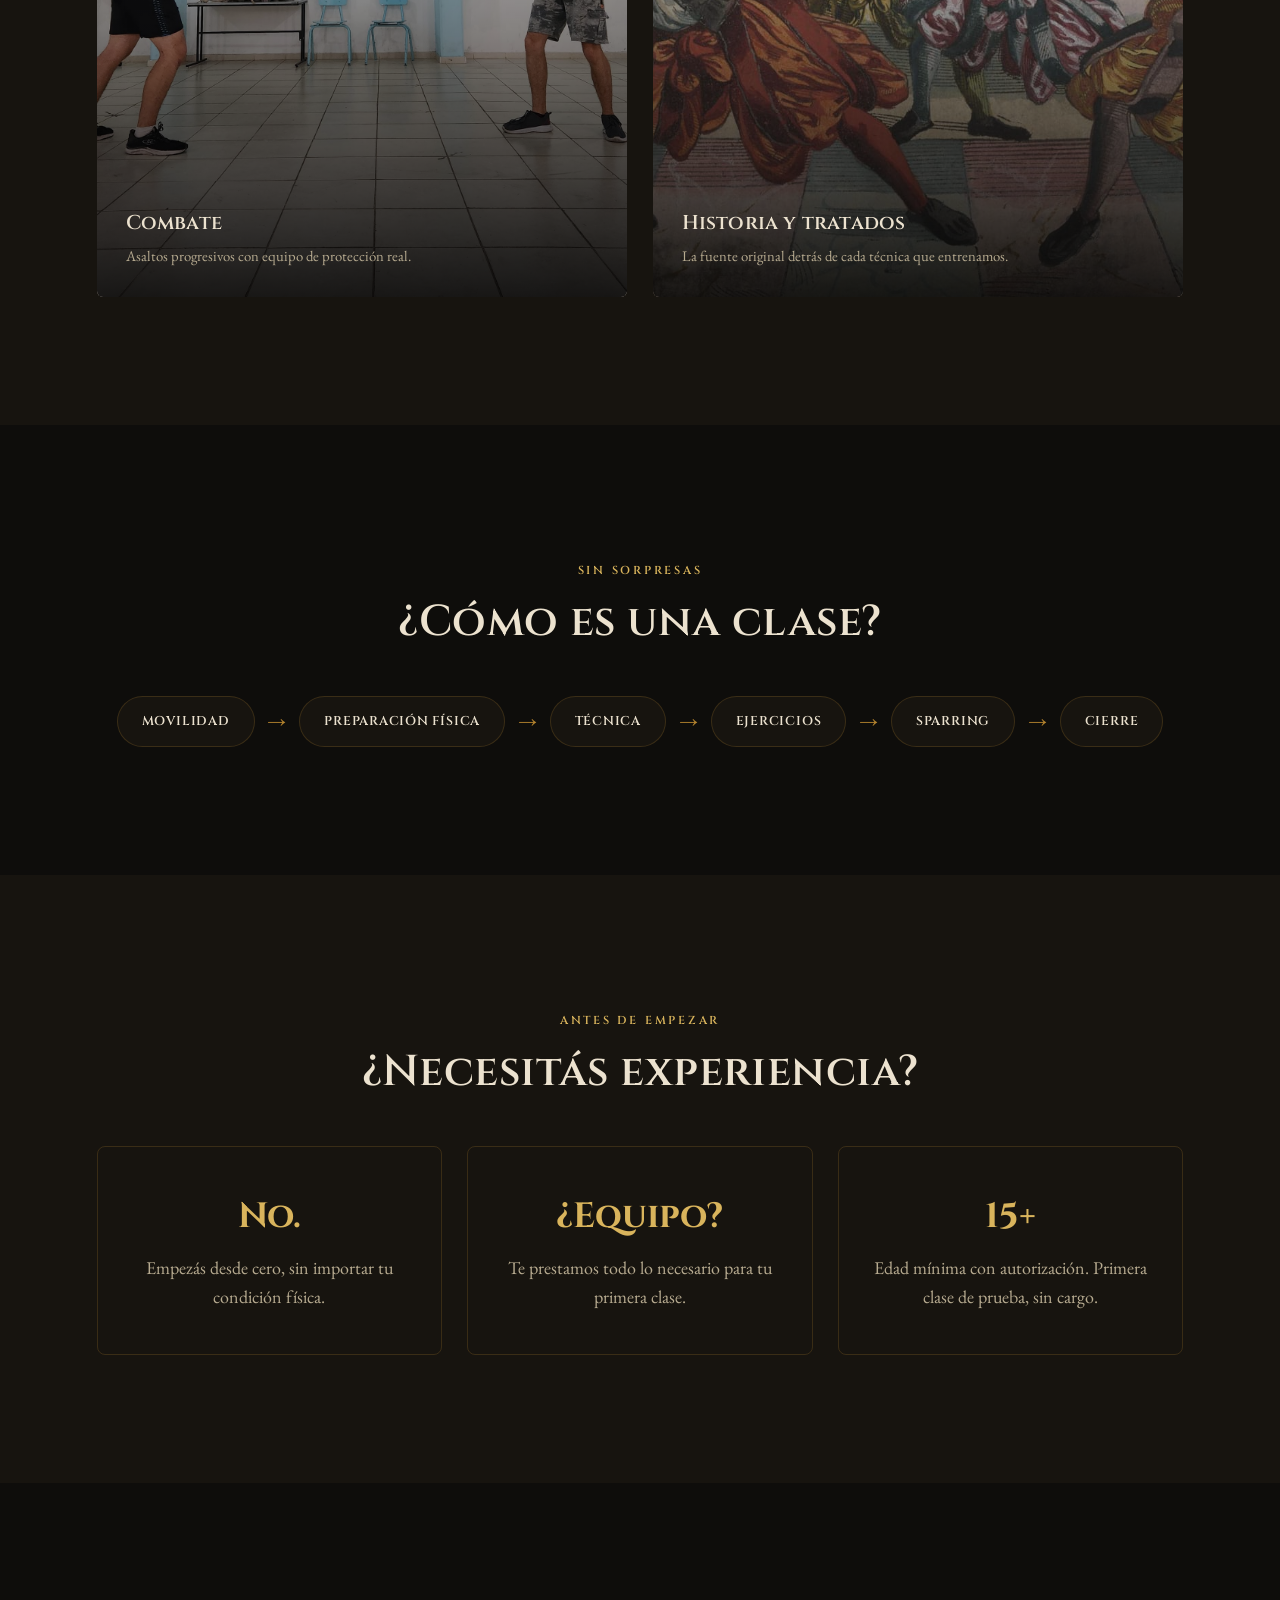
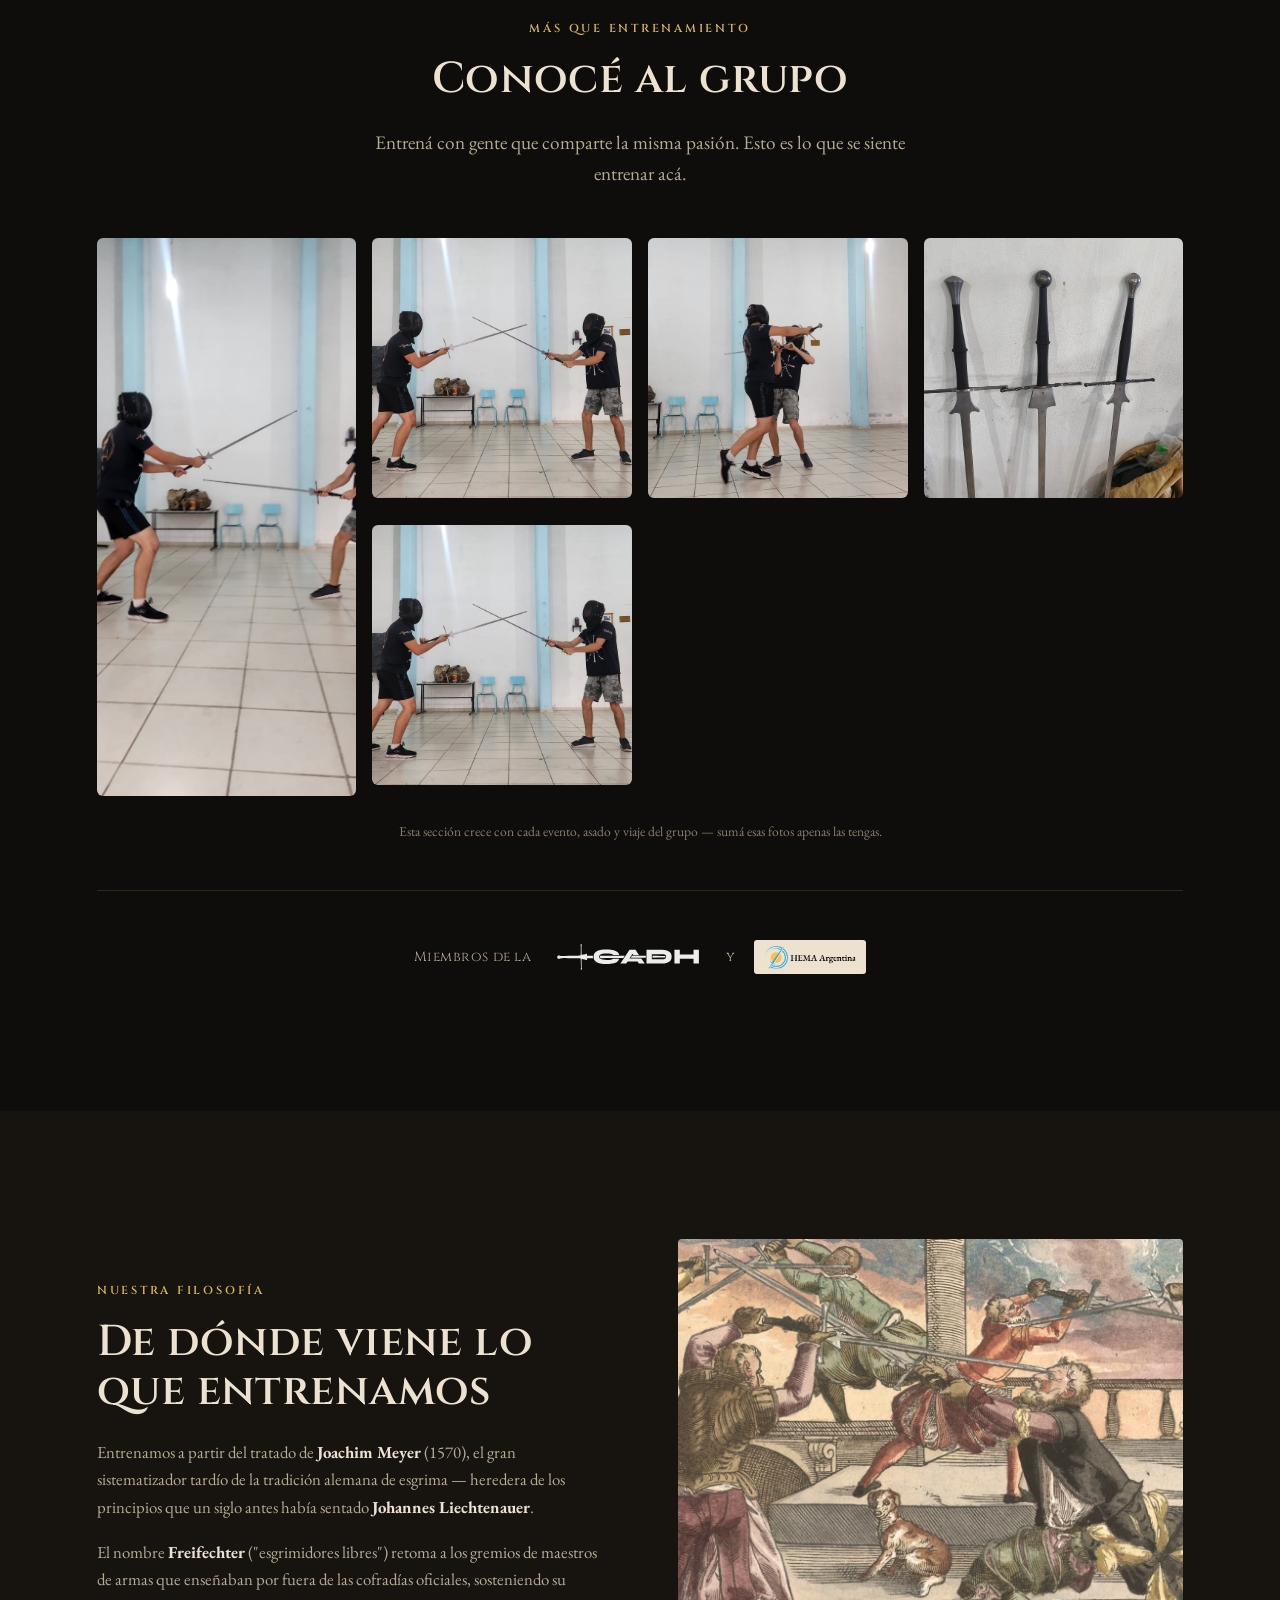
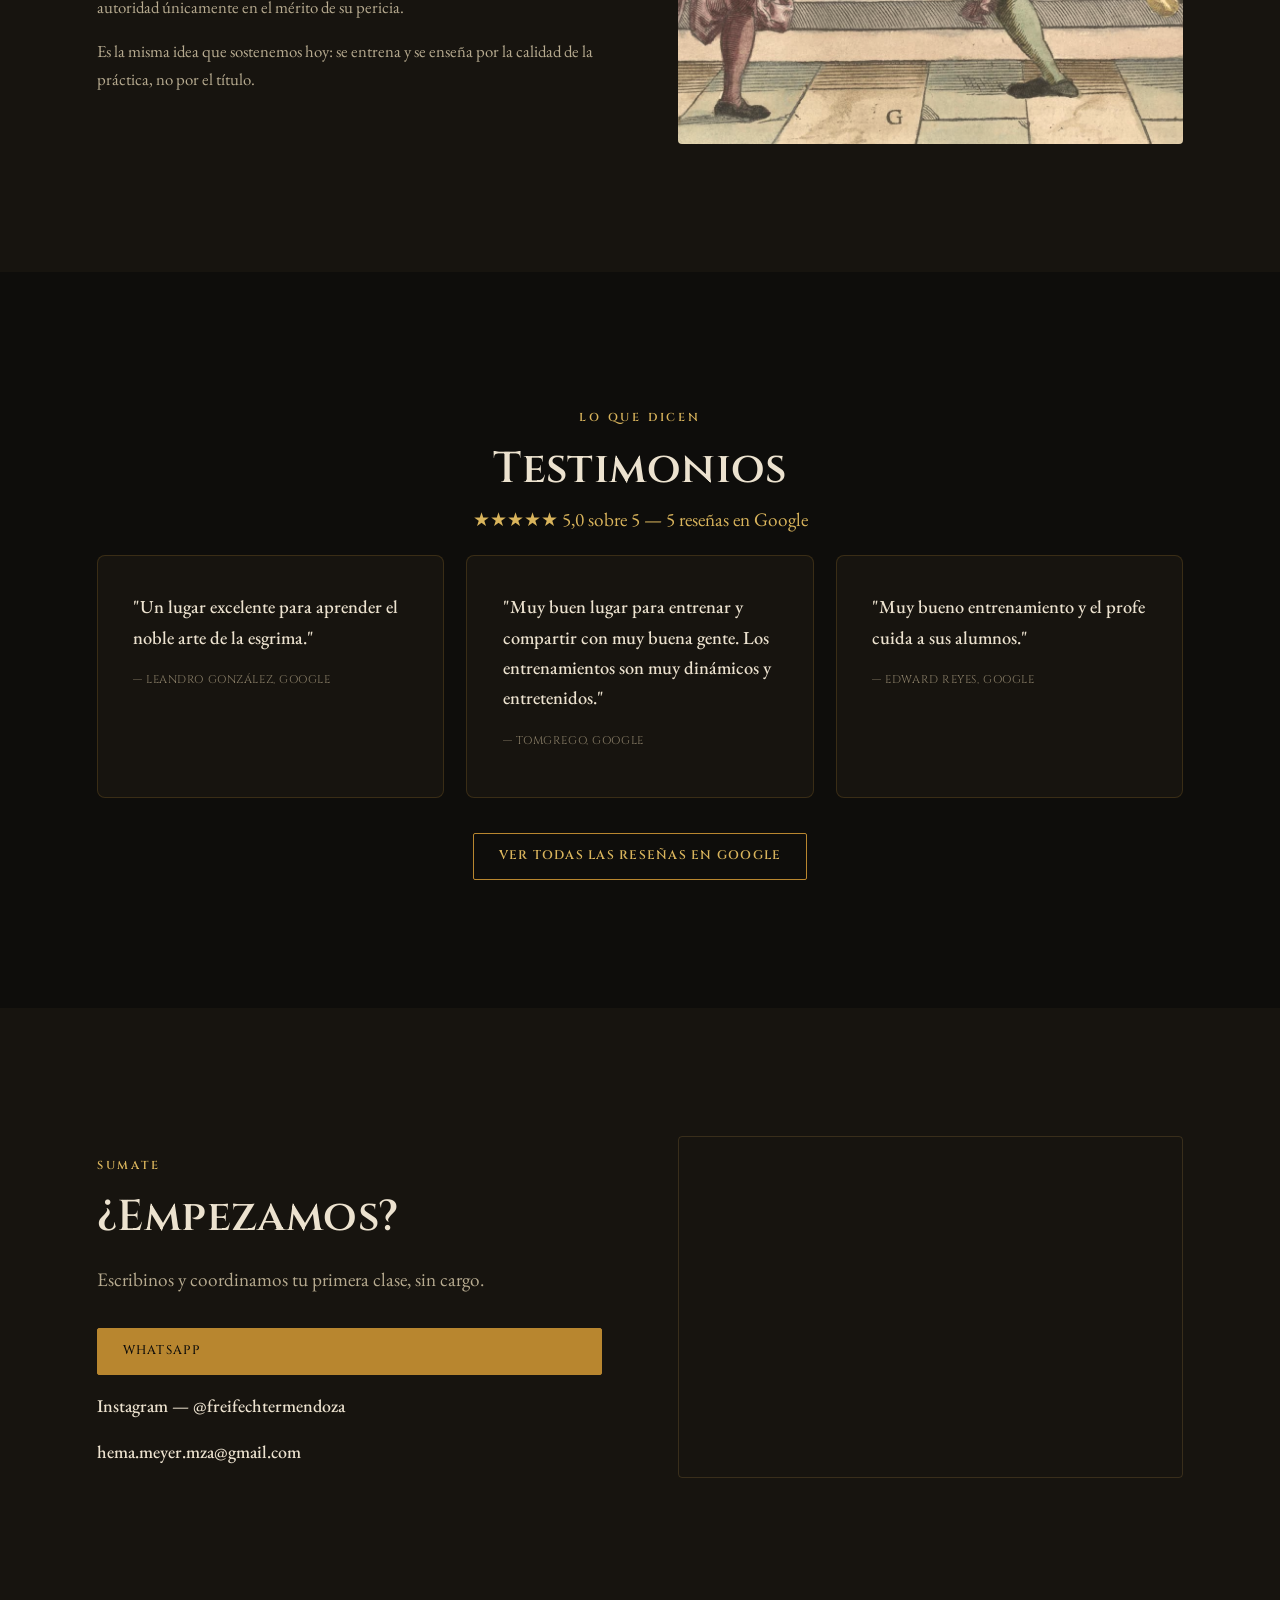
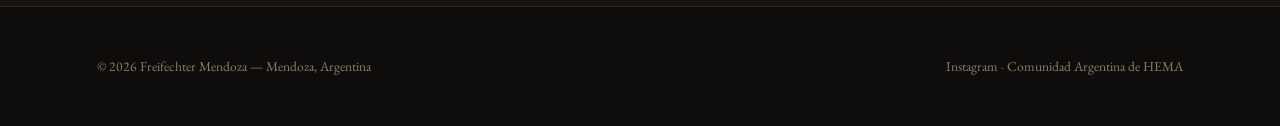
==== commit a0deb2a1: "index.html" ====
--- a/index.html
+++ b/index.html
@@ -152,11 +152,11 @@
     </div>
     <p class="form-note center" style="margin-top:1.5rem;font-size:.85rem;color:var(--gray-dim);">Esta sección crece con cada evento, asado y viaje del grupo — sumá esas fotos apenas las tengas.</p>
     <div class="cadh-badge reveal">
-      <span>Orgullosos miembros de la</span>
+      <span>Miembros de la</span>
       <a href="https://www.cadh-hema.com.ar" target="_blank" rel="noopener">
         <img src="assets/img/logo-cadh.svg" alt="Comunidad Argentina de HEMA">
       </a>
-      <span>y reconocidos por</span>
+      <span>y</span>
       <a href="https://www.hema-argentina.com/" target="_blank" rel="noopener">
         <img src="assets/img/hemaarg-logo.png" alt="HEMA Argentina" class="hemaarg-logo">
       </a>
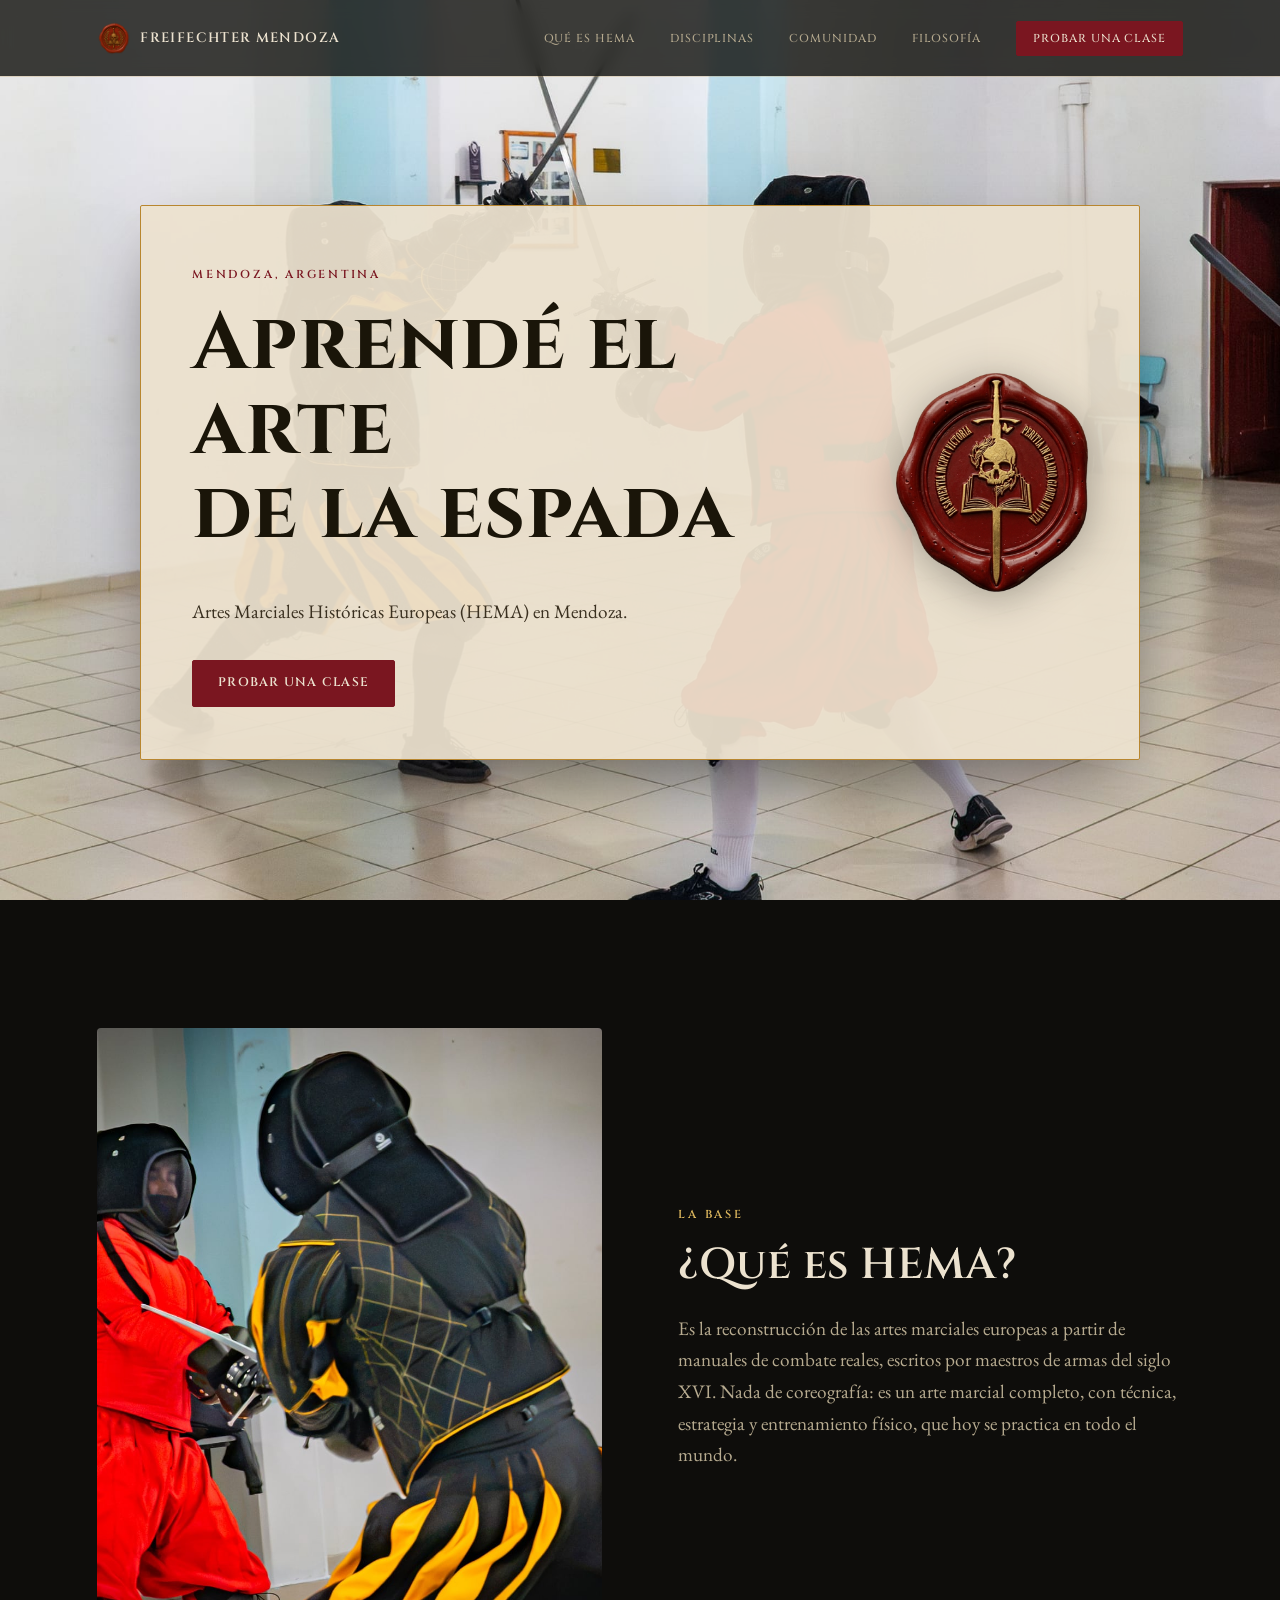
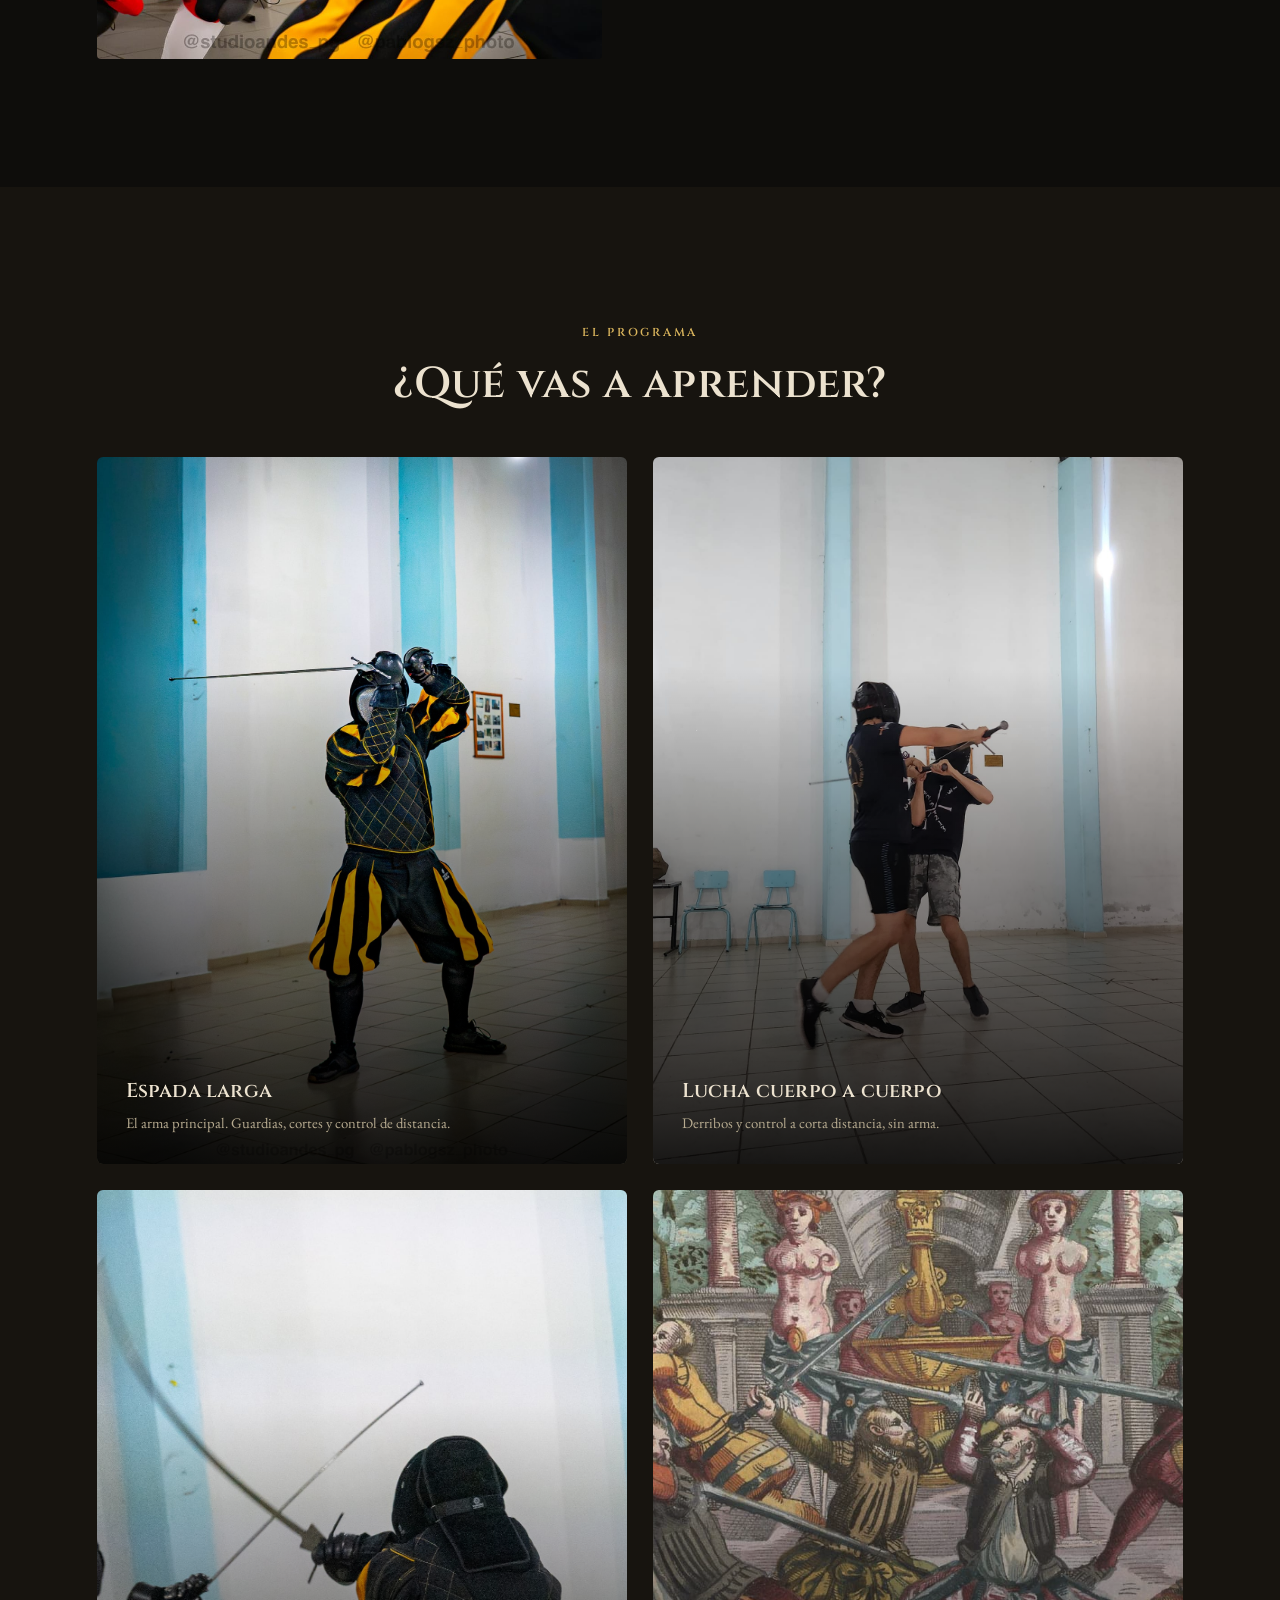
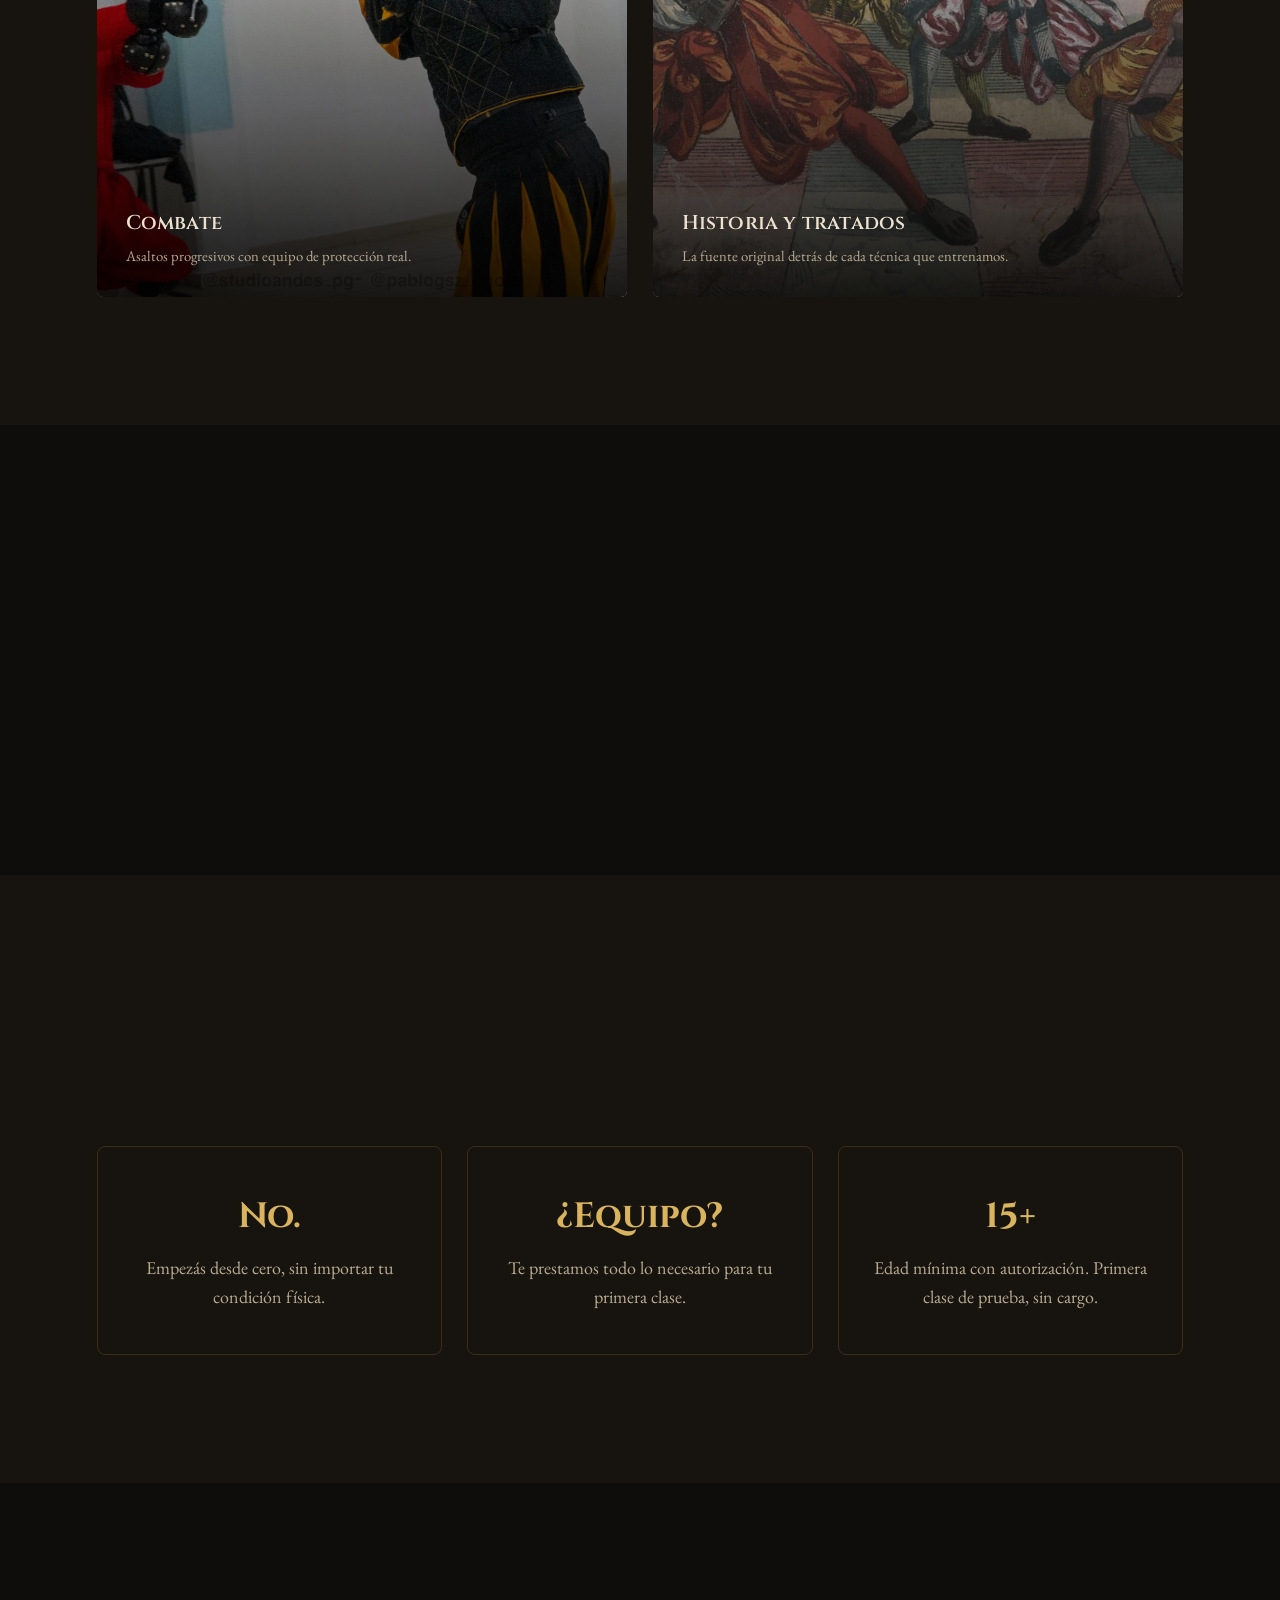
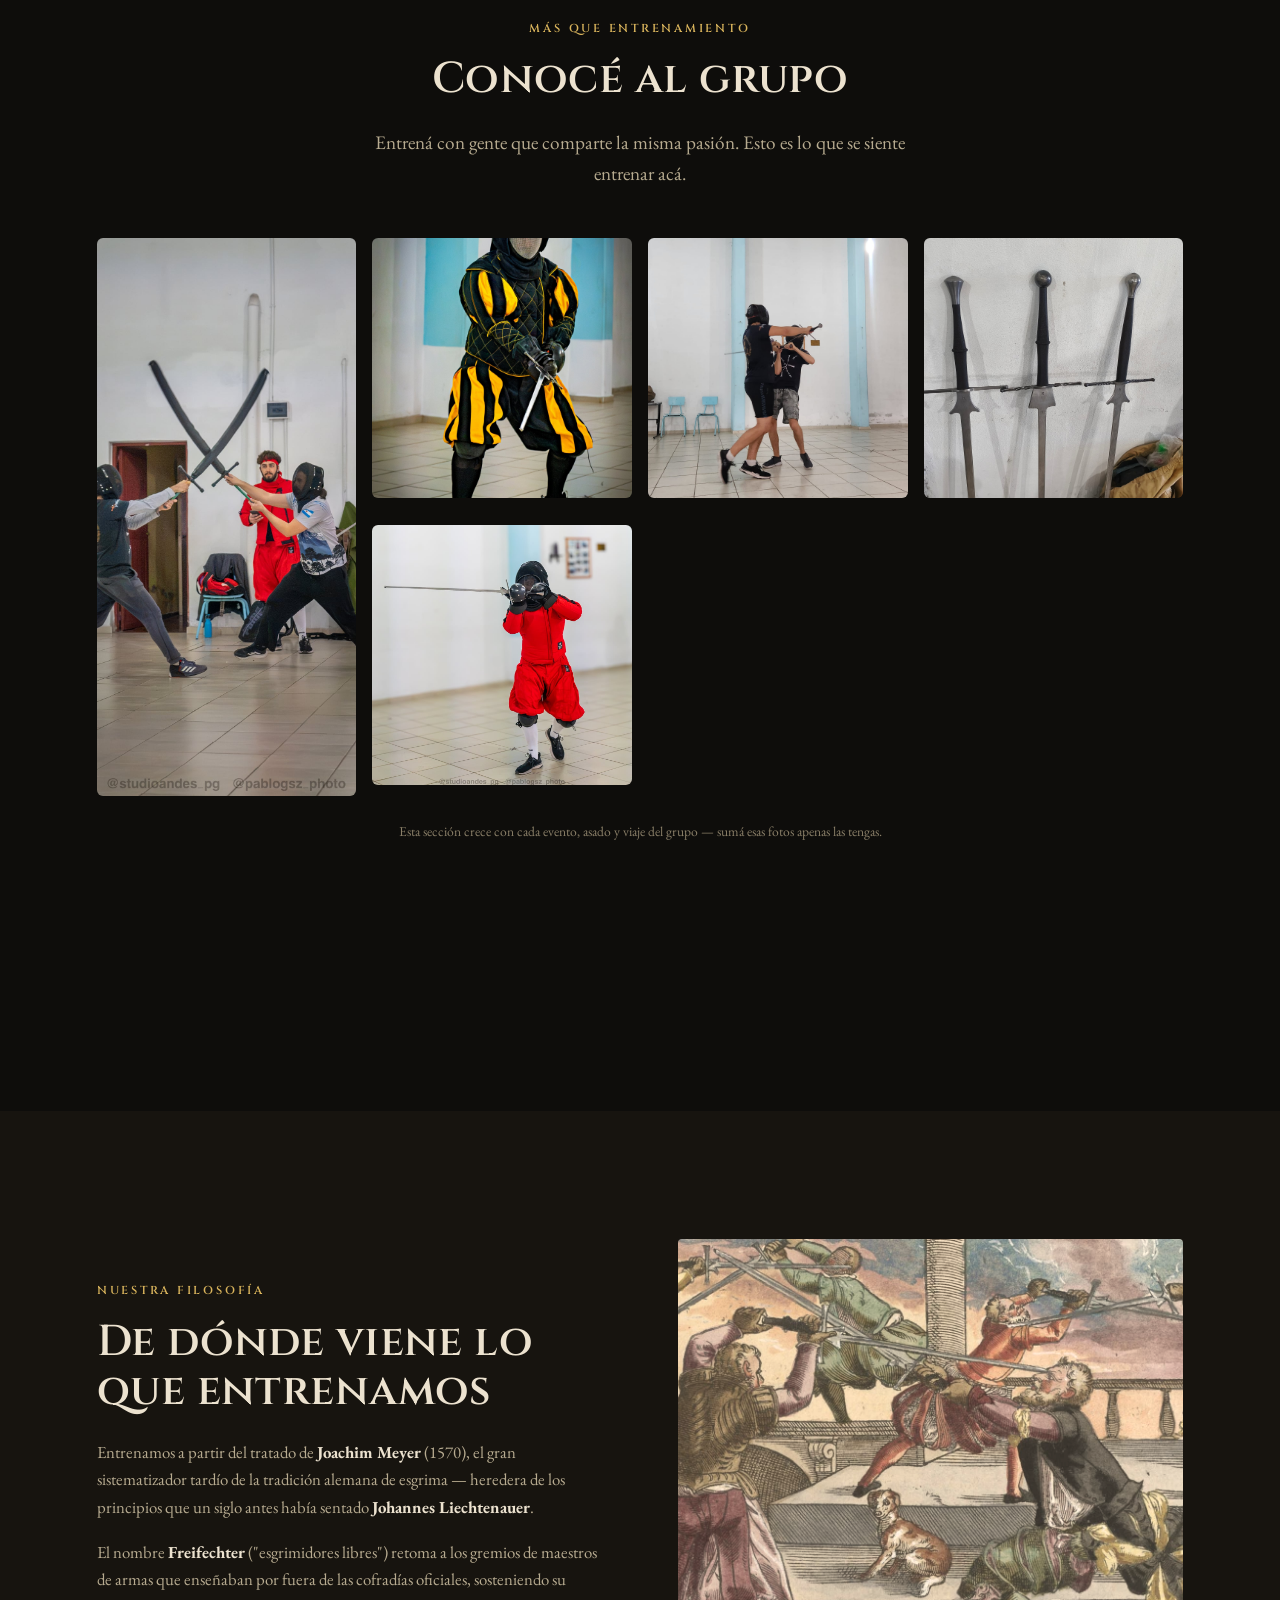
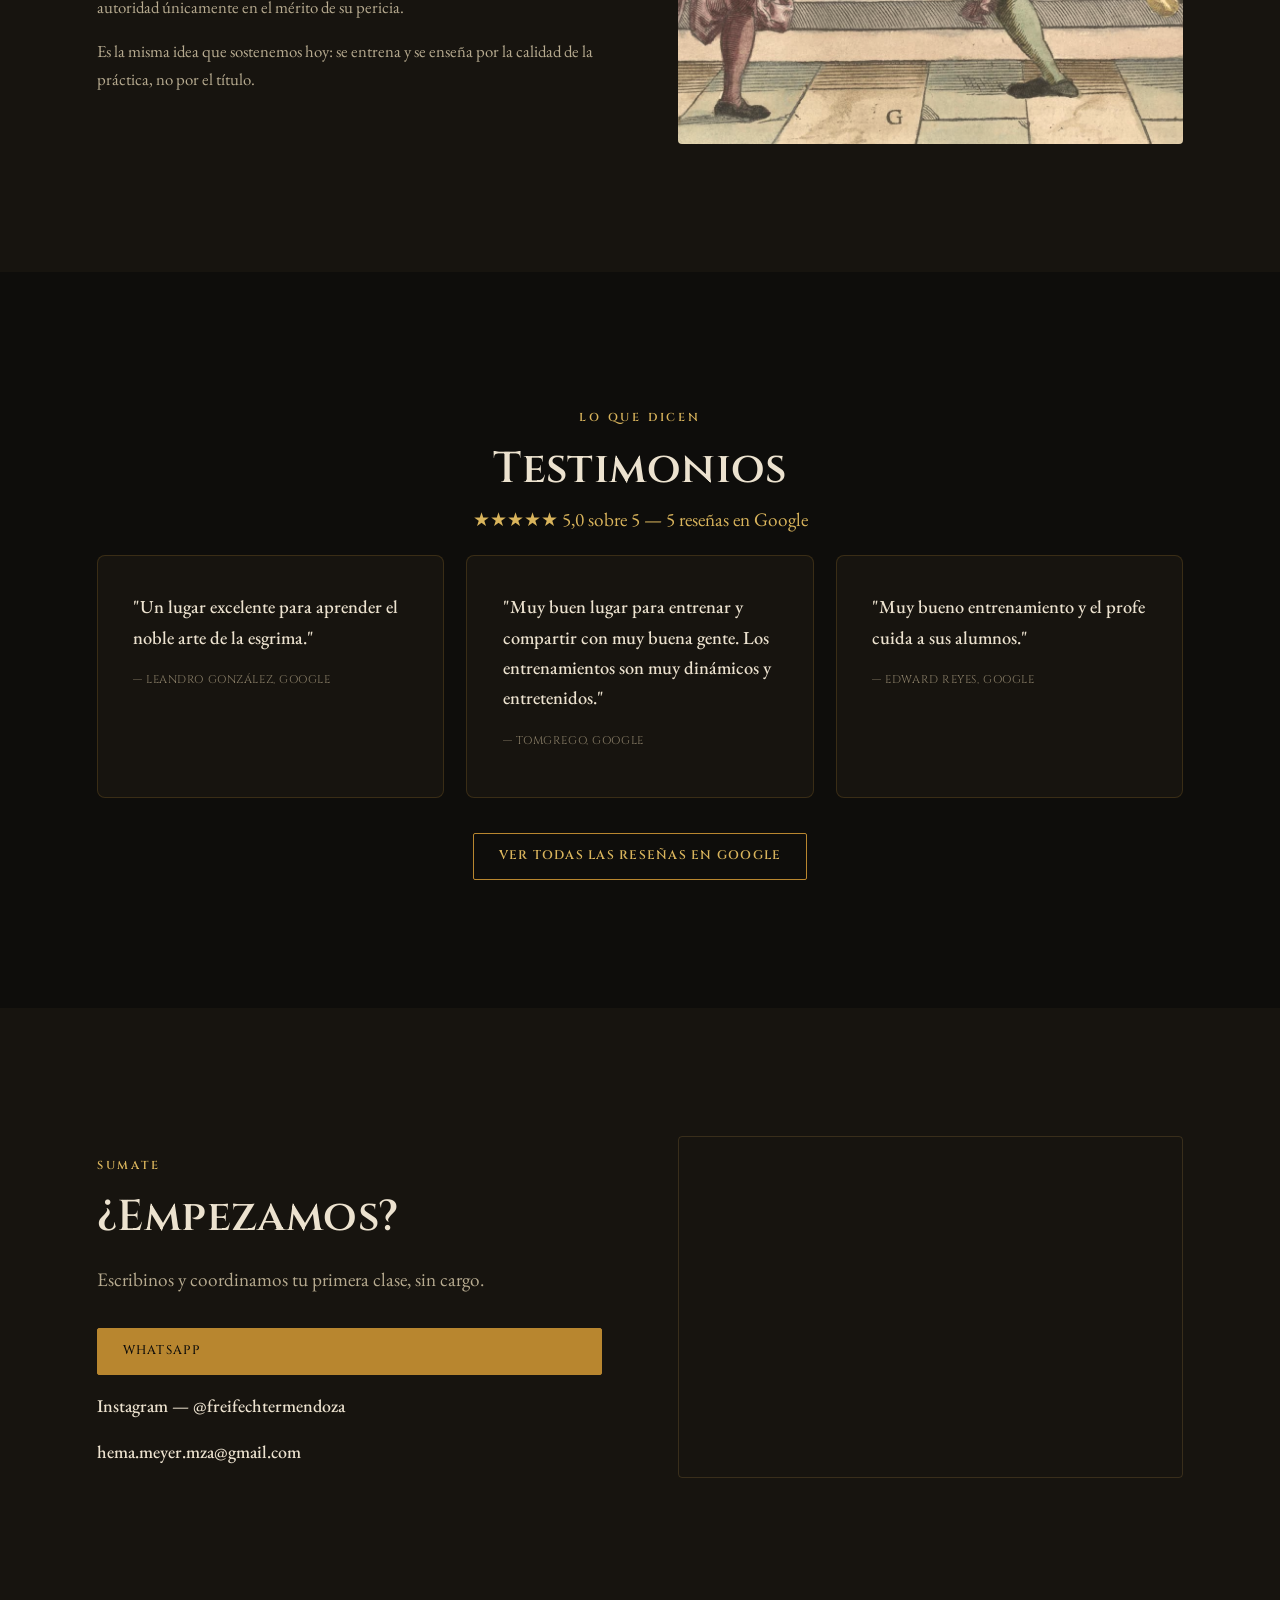
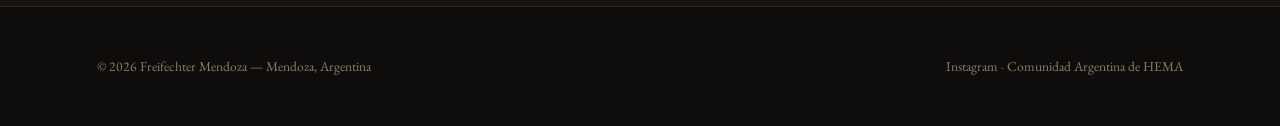
==== commit 365a65dd: "Add files via upload" ====
--- a/index.html
+++ b/index.html
@@ -57,7 +57,7 @@
 <section id="que-es">
   <div class="container split reveal">
     <div>
-      <img src="assets/img/gallery/cruce-espadas.jpg" alt="Dos personas entrenando esgrima histórica">
+      <img src="assets/img/foto-que-es-hema.jpg" alt="Dos personas entrenando esgrima histórica">
     </div>
     <div>
       <span class="eyebrow">La base</span>
@@ -76,7 +76,7 @@
     </div>
     <div class="cards4 reveal">
       <div class="card-big">
-        <img src="assets/img/gallery/entrenamiento-guardia.jpg" alt="Espada larga">
+        <img src="assets/img/foto-espada-larga.jpg" alt="Espada larga">
         <div class="txt"><h3>Espada larga</h3><p>El arma principal. Guardias, cortes y control de distancia.</p></div>
       </div>
       <div class="card-big">
@@ -84,7 +84,7 @@
         <div class="txt"><h3>Lucha cuerpo a cuerpo</h3><p>Derribos y control a corta distancia, sin arma.</p></div>
       </div>
       <div class="card-big">
-        <img src="assets/img/gallery/cruce-espadas.jpg" alt="Combate">
+        <img src="assets/img/foto-combate.jpg" alt="Combate">
         <div class="txt"><h3>Combate</h3><p>Asaltos progresivos con equipo de protección real.</p></div>
       </div>
       <div class="card-big">
@@ -144,11 +144,11 @@
       <p class="lead mx-auto center">Entrená con gente que comparte la misma pasión. Esto es lo que se siente entrenar acá.</p>
     </div>
     <div class="community-grid reveal">
-      <img class="tall" src="assets/img/gallery/entrenamiento-guardia.jpg" alt="Entrenamiento en guardia">
-      <img src="assets/img/gallery/cruce-espadas.jpg" alt="Cruce de espadas">
+      <img class="tall" src="assets/img/foto-comunidad-1.jpg" alt="Entrenamiento en guardia">
+      <img src="assets/img/foto-comunidad-2.jpg" alt="Cruce de espadas">
       <img src="assets/img/gallery/trabajo-cercano.jpg" alt="Trabajo a corta distancia">
       <img src="assets/img/gallery/espadas-equipo.jpg" alt="Equipo del club">
-      <img src="assets/img/gallery/cruce-espadas.jpg" alt="Asalto de entrenamiento">
+      <img src="assets/img/hero-photo-mobile.jpg" alt="Asalto de entrenamiento">
     </div>
     <p class="form-note center" style="margin-top:1.5rem;font-size:.85rem;color:var(--gray-dim);">Esta sección crece con cada evento, asado y viaje del grupo — sumá esas fotos apenas las tengas.</p>
     <div class="cadh-badge reveal">
@@ -156,7 +156,7 @@
       <a href="https://www.cadh-hema.com.ar" target="_blank" rel="noopener">
         <img src="assets/img/logo-cadh.svg" alt="Comunidad Argentina de HEMA">
       </a>
-      <span>y</span>
+      <span>y de</span>
       <a href="https://www.hema-argentina.com/" target="_blank" rel="noopener">
         <img src="assets/img/hemaarg-logo.png" alt="HEMA Argentina" class="hemaarg-logo">
       </a>
@@ -236,5 +236,6 @@
 
 <script>document.getElementById('year').textContent = new Date().getFullYear();</script>
 <script src="assets/js/main.js"></script>
+<!-- Cloudflare Web Analytics --><script type='module' src='https://static.cloudflareinsights.com/beacon.min.js' data-cf-beacon='{"token": "ac425e54d13d4691a44238721280daa1"}'></script><!-- End Cloudflare Web Analytics -->
 </body>
 </html>
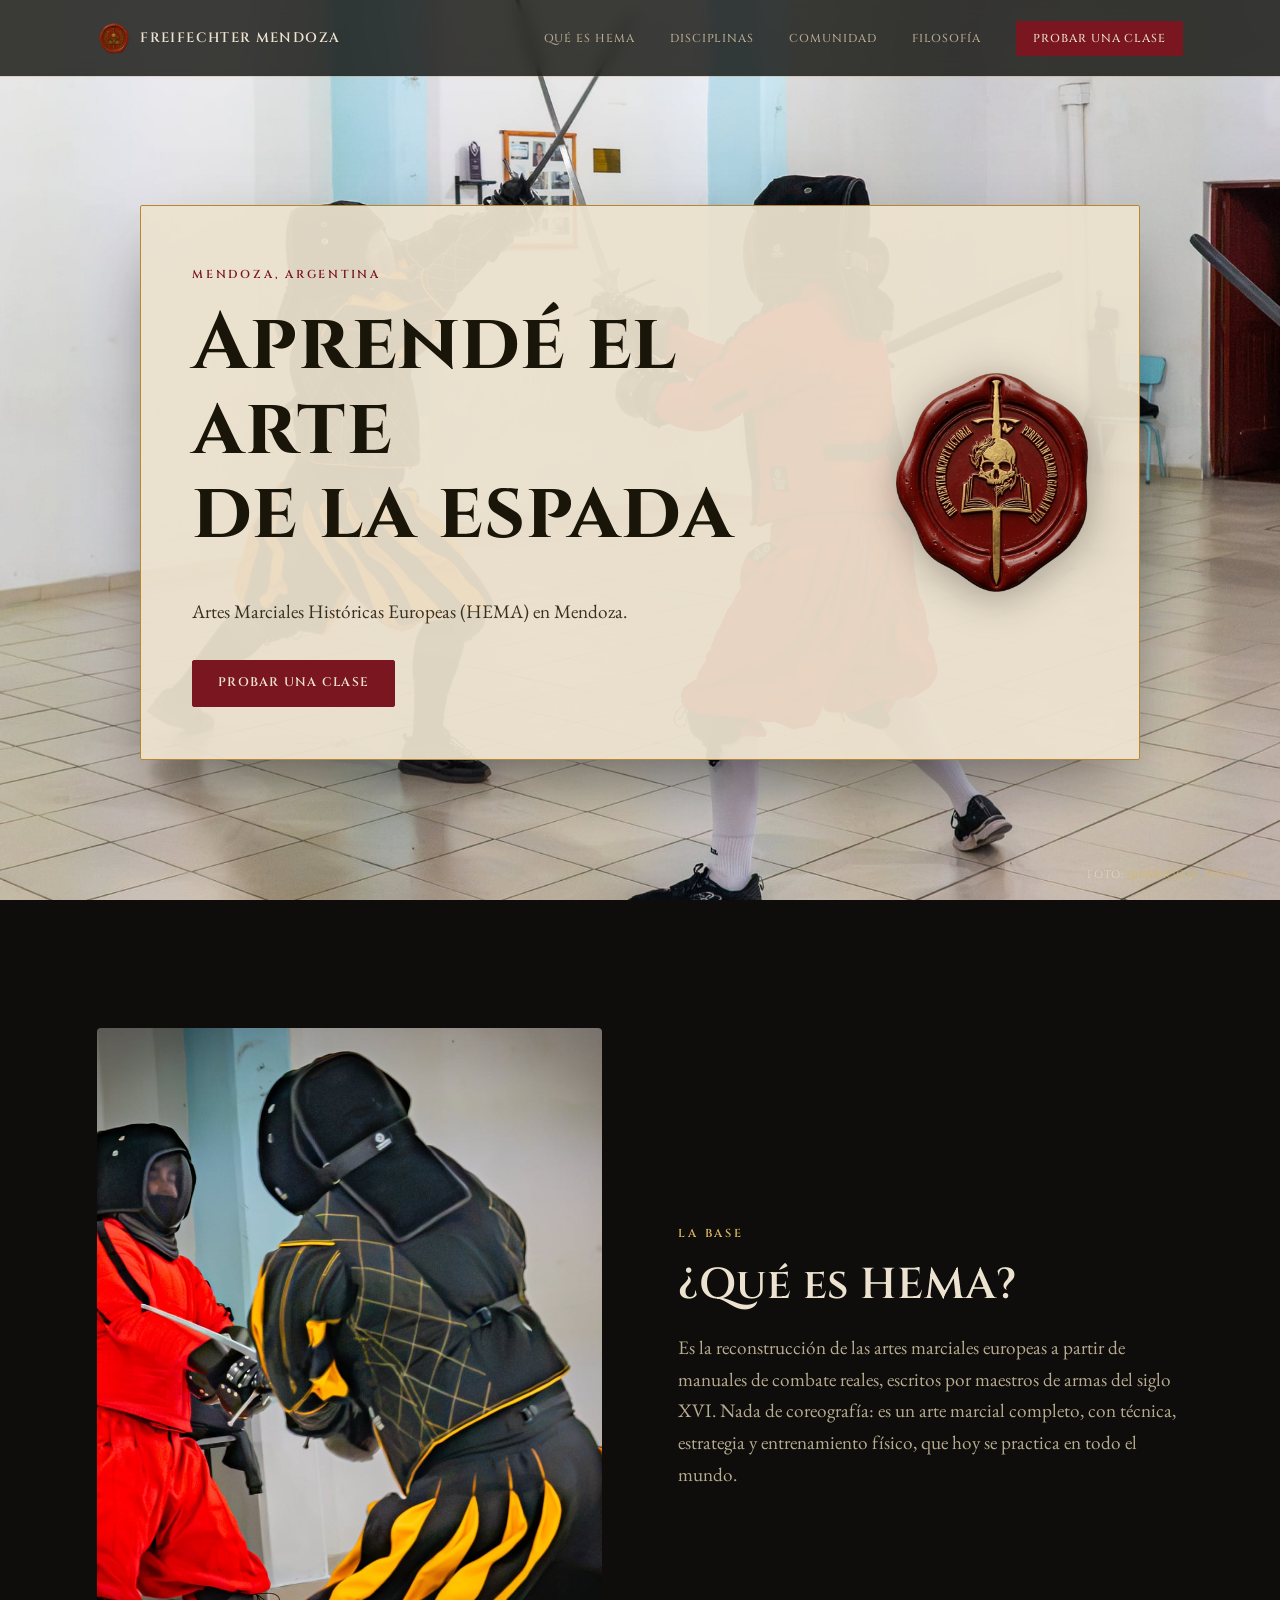
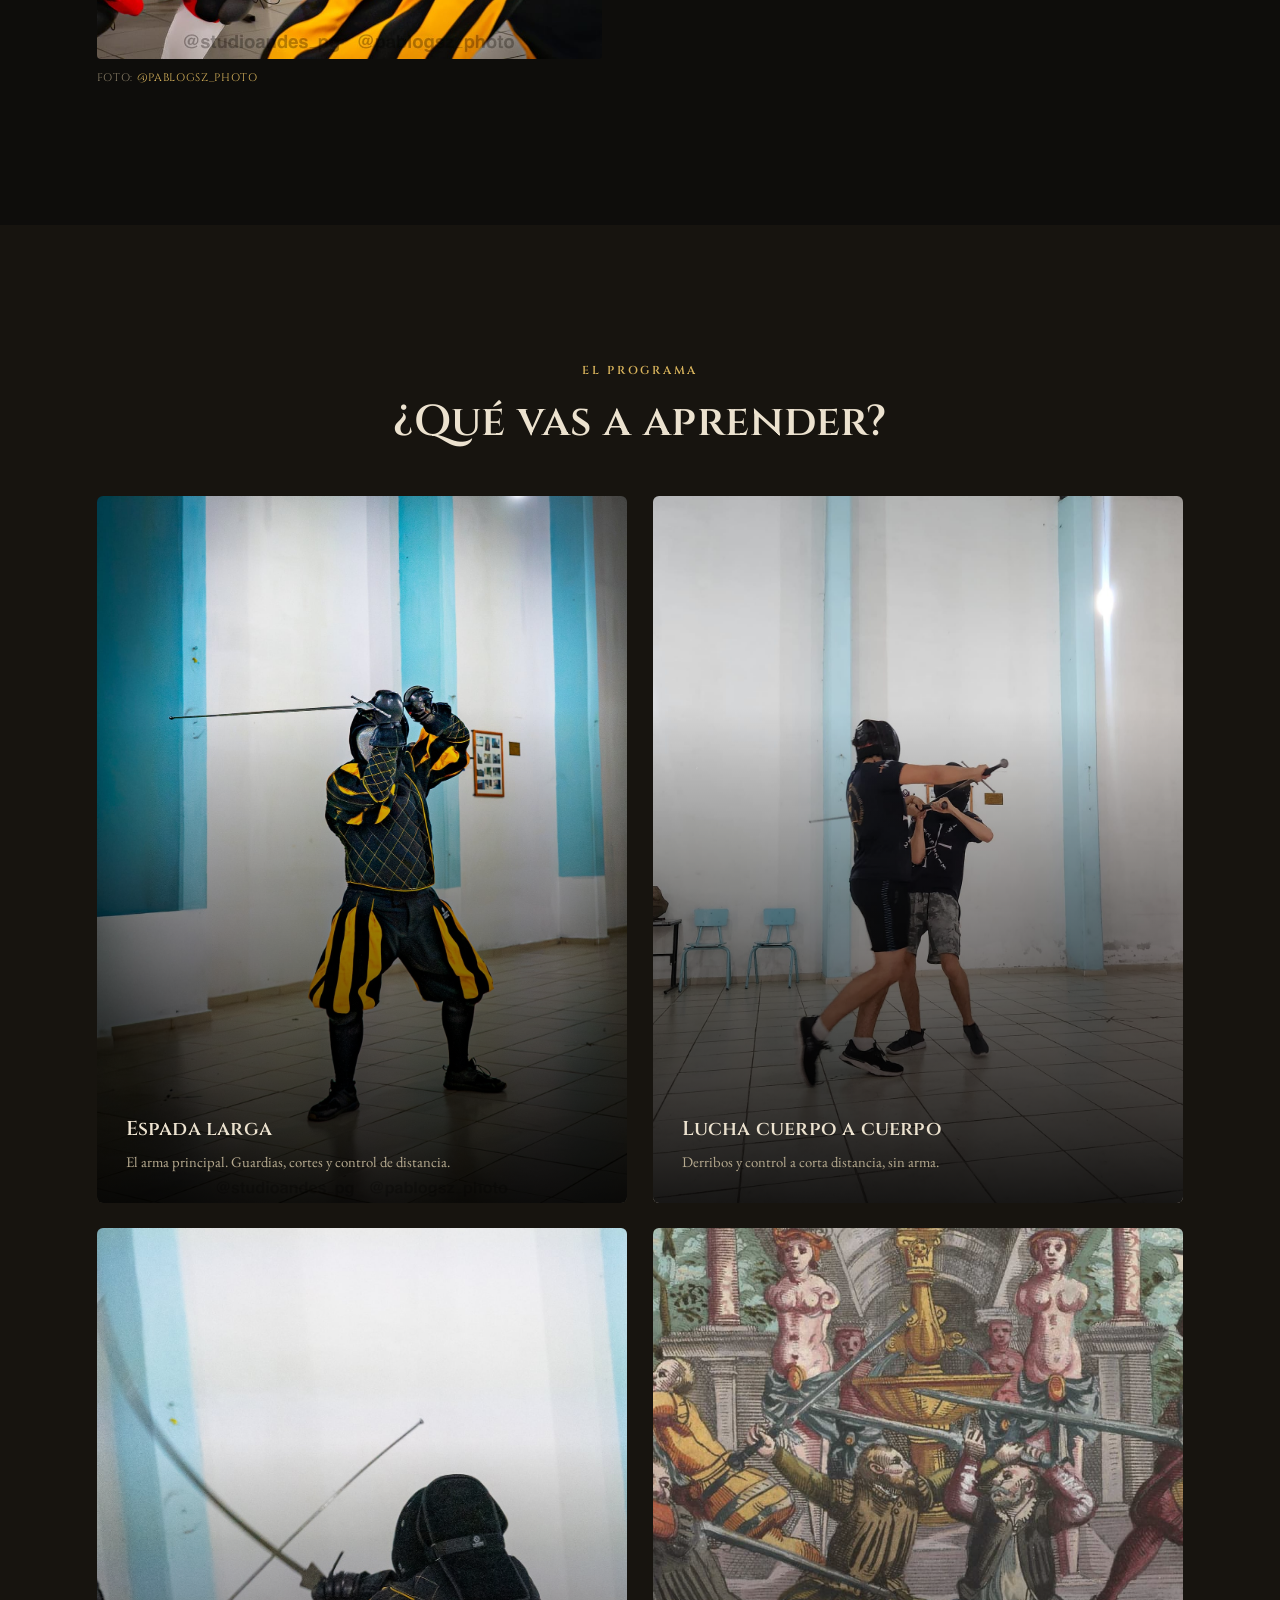
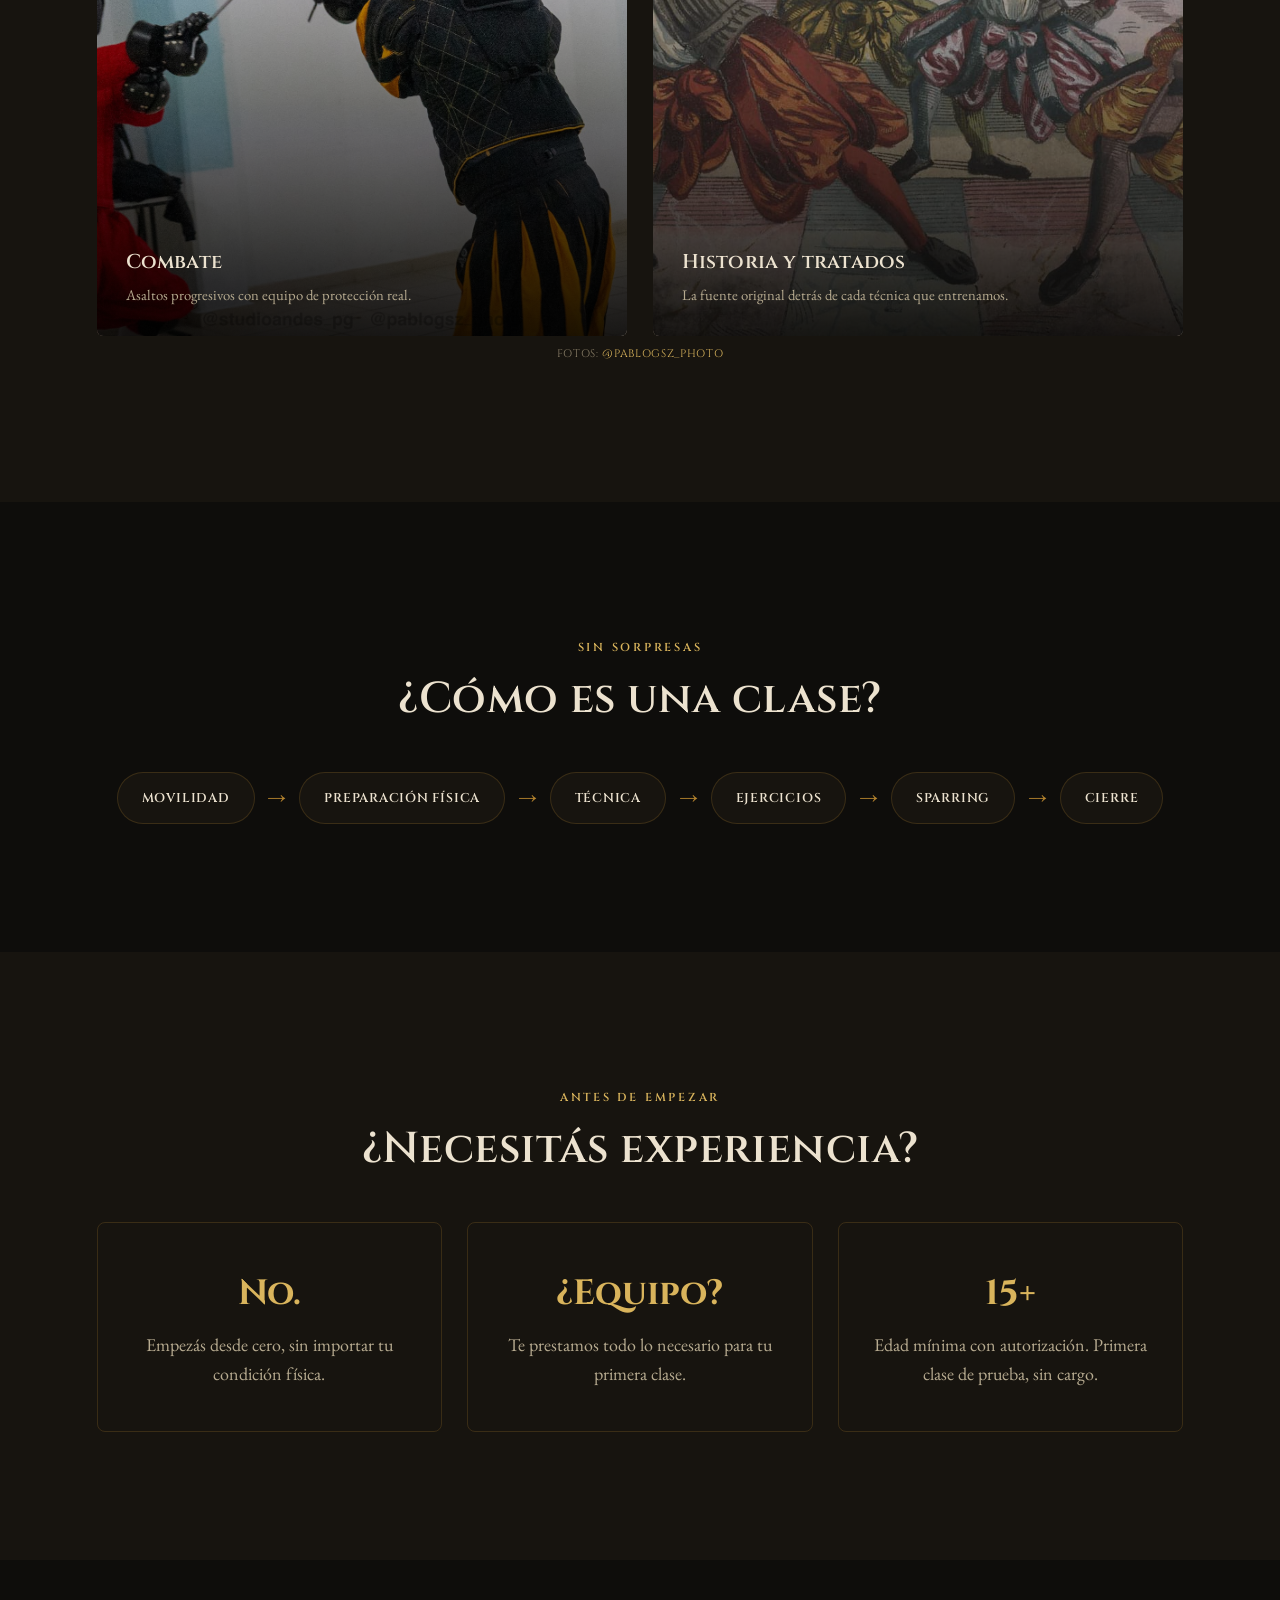
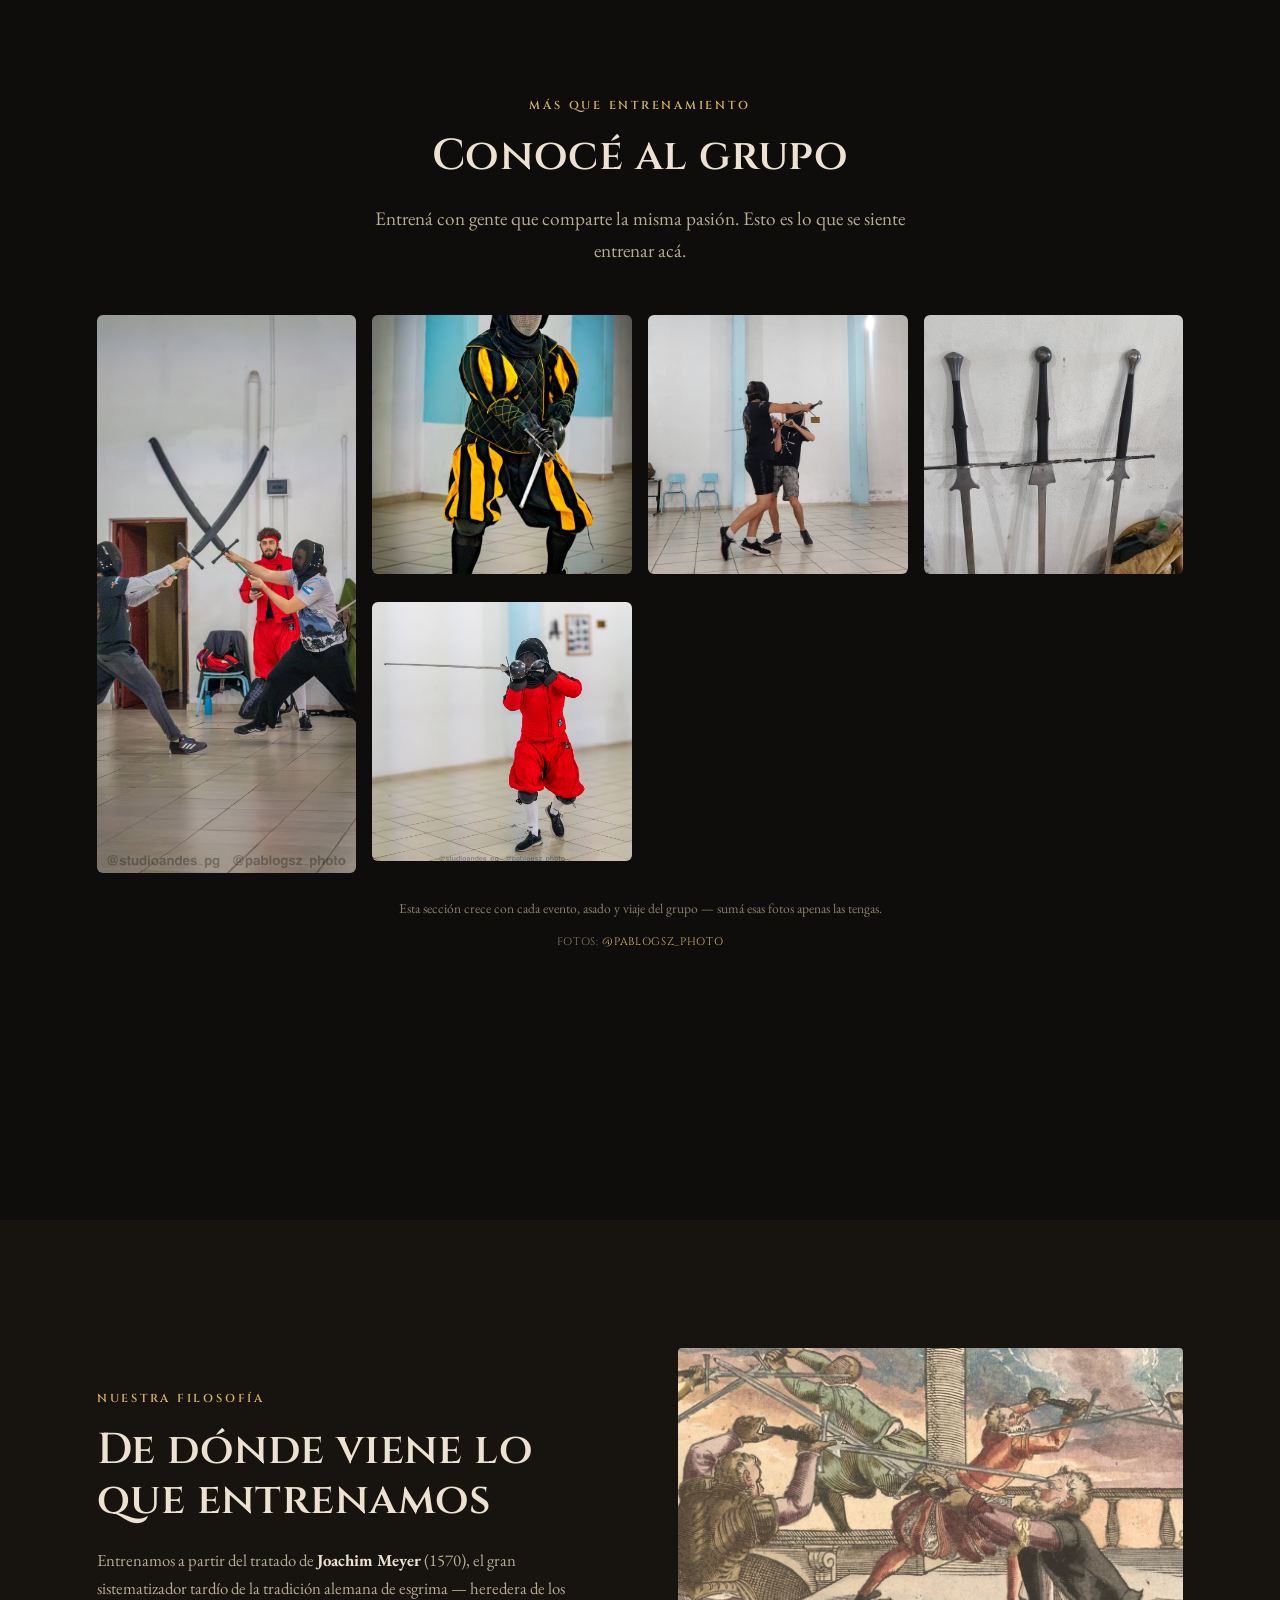
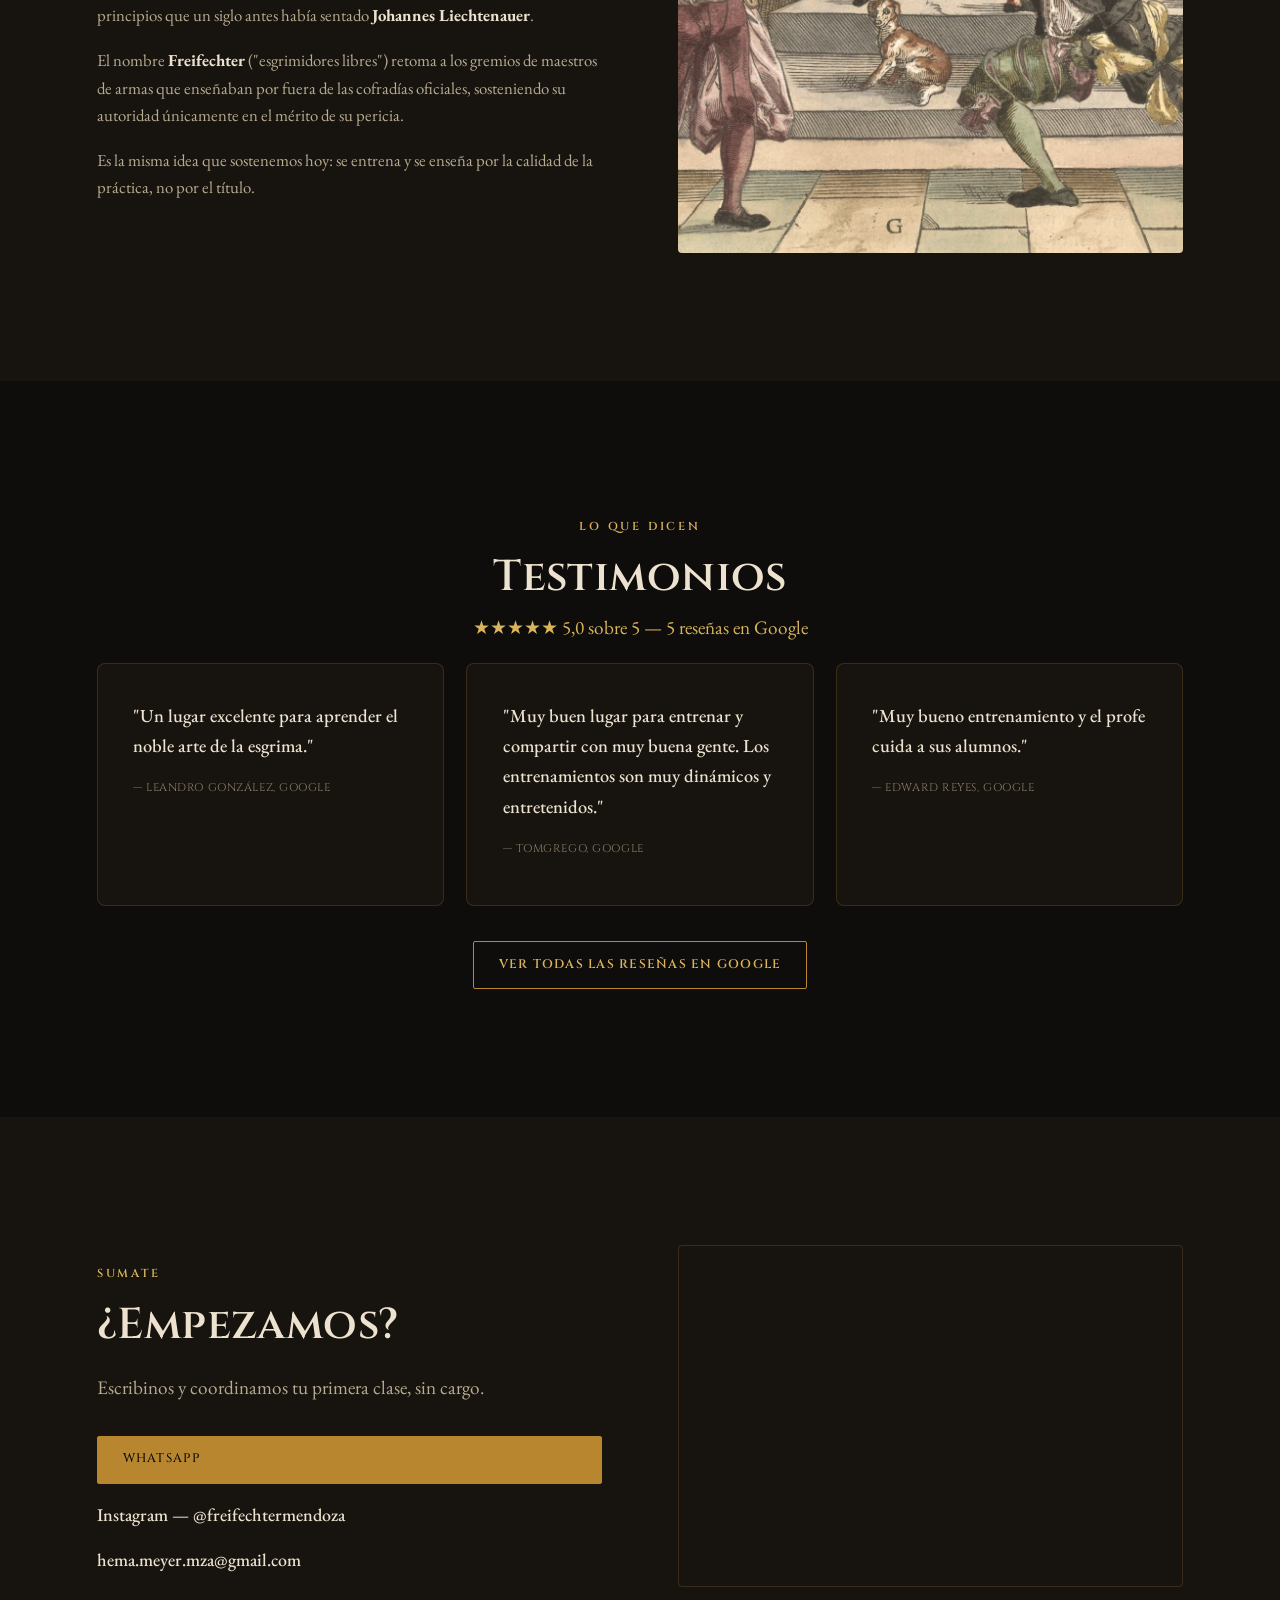
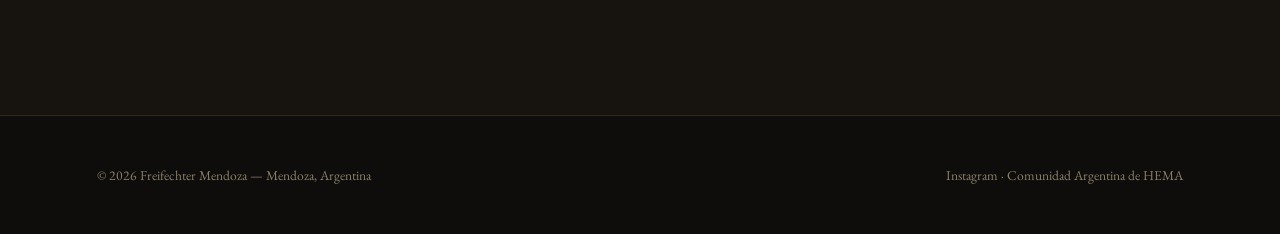
==== commit afe666ec: "Add files via upload" ====
--- a/index.html
+++ b/index.html
@@ -51,6 +51,7 @@
       <img src="assets/img/hero-seal.png" alt="Sello Freifechter Mendoza" class="hero-logo">
     </div>
   </div>
+  <p class="photo-credit hero-credit">Foto: <a href="https://www.instagram.com/pablogsz_photo/" target="_blank" rel="noopener">@pablogsz_photo</a></p>
 </header>
 
 <!-- QUÉ ES HEMA -->
@@ -58,6 +59,7 @@
   <div class="container split reveal">
     <div>
       <img src="assets/img/foto-que-es-hema.jpg" alt="Dos personas entrenando esgrima histórica">
+      <p class="photo-credit">Foto: <a href="https://www.instagram.com/pablogsz_photo/" target="_blank" rel="noopener">@pablogsz_photo</a></p>
     </div>
     <div>
       <span class="eyebrow">La base</span>
@@ -92,6 +94,7 @@
         <div class="txt"><h3>Historia y tratados</h3><p>La fuente original detrás de cada técnica que entrenamos.</p></div>
       </div>
     </div>
+    <p class="photo-credit center">Fotos: <a href="https://www.instagram.com/pablogsz_photo/" target="_blank" rel="noopener">@pablogsz_photo</a></p>
   </div>
 </section>
 
@@ -151,6 +154,7 @@
       <img src="assets/img/hero-photo-mobile.jpg" alt="Asalto de entrenamiento">
     </div>
     <p class="form-note center" style="margin-top:1.5rem;font-size:.85rem;color:var(--gray-dim);">Esta sección crece con cada evento, asado y viaje del grupo — sumá esas fotos apenas las tengas.</p>
+    <p class="photo-credit center">Fotos: <a href="https://www.instagram.com/pablogsz_photo/" target="_blank" rel="noopener">@pablogsz_photo</a></p>
     <div class="cadh-badge reveal">
       <span>Miembros de la</span>
       <a href="https://www.cadh-hema.com.ar" target="_blank" rel="noopener">
--- a/assets/css/style.css
+++ b/assets/css/style.css
@@ -112,6 +112,7 @@
 @media (max-width:780px){
   .hero-content{ flex-direction:column-reverse; text-align:center; }
   .hero-actions{ justify-content:center; }
+  .hero-bg{ background-image:url('../img/hero-photo-mobile.jpg') !important; background-position:center 15%; }
 }
 @media (prefers-reduced-motion:reduce){ .hero-content{ animation:none; } }
 
@@ -190,6 +191,19 @@
 .map-frame iframe{ width:100%; height:340px; border:0; display:block; }
 
 /* ===== Footer ===== */
+/* ===== Crédito fotógrafo ===== */
+.photo-credit{
+  font-family:var(--font-display); font-size:.68rem; letter-spacing:.06em; text-transform:uppercase;
+  color:var(--gray-dim); margin-top:.6rem;
+}
+.photo-credit a{ color:var(--gold-soft); text-decoration:none; }
+.photo-credit a:hover{ text-decoration:underline; }
+.hero-credit{
+  position:absolute; z-index:2; right:clamp(1rem,3vw,2rem); bottom:1rem; margin:0;
+  color:rgba(236,226,207,.75);
+}
+.hero-credit a{ color:rgba(217,180,92,.9); }
+
 footer{ border-top:1px solid var(--line); padding:3rem 0; }
 .footer-row{ display:flex; justify-content:space-between; flex-wrap:wrap; gap:1rem; font-size:.85rem; color:var(--gray-dim); }
 .footer-row a{ color:var(--gray-dim); text-decoration:none; }
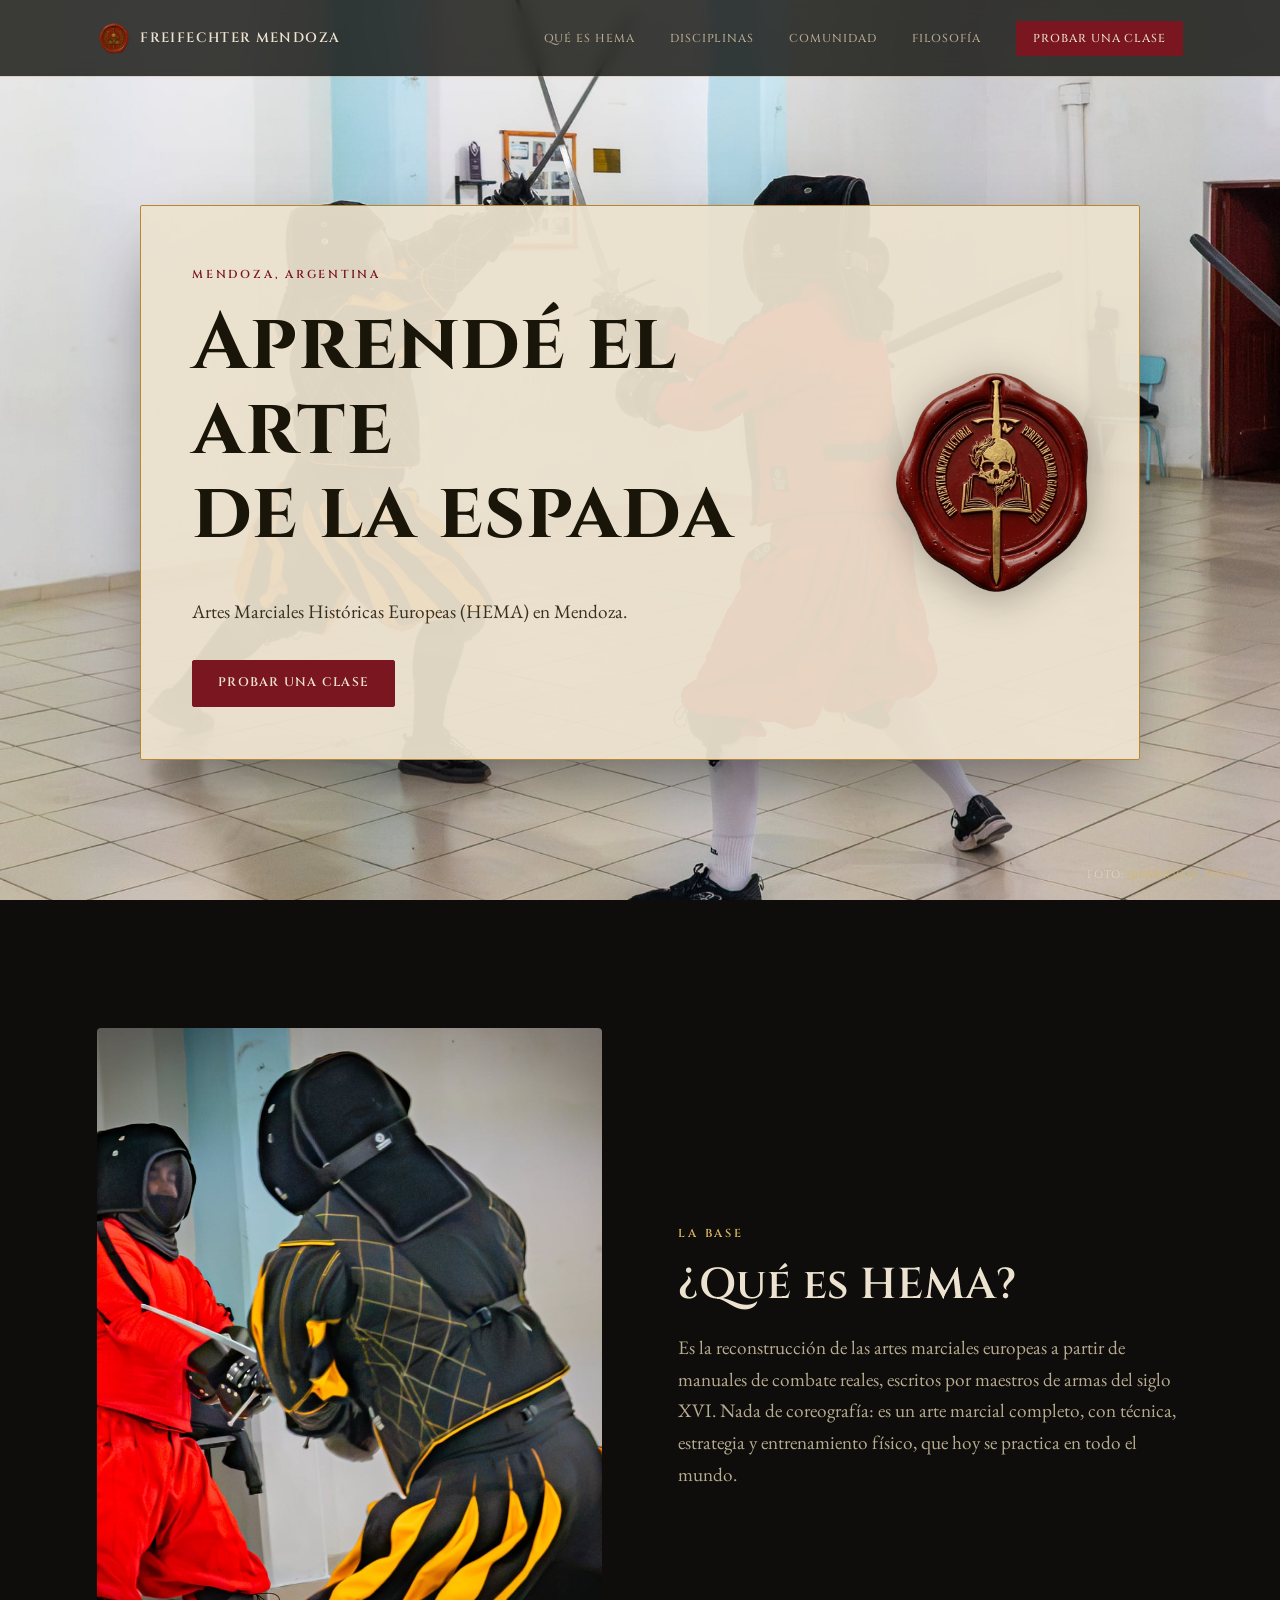
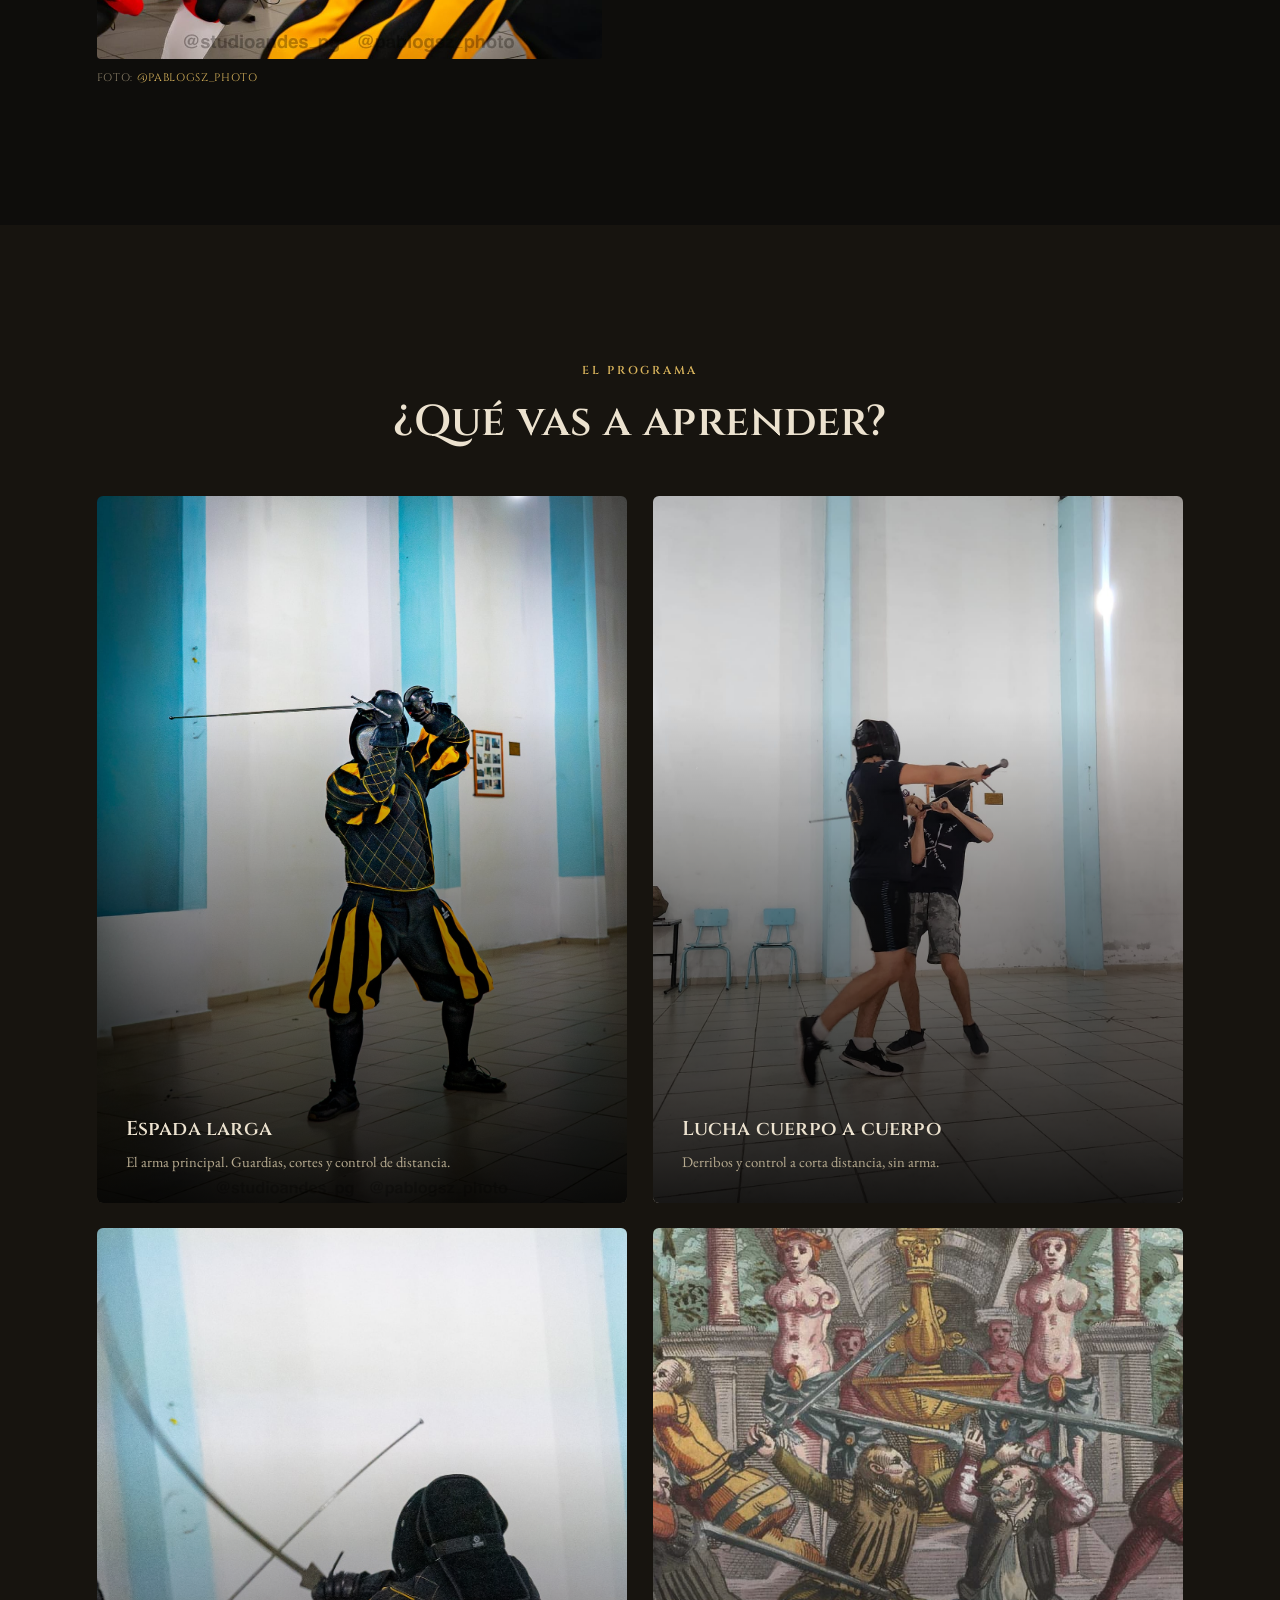
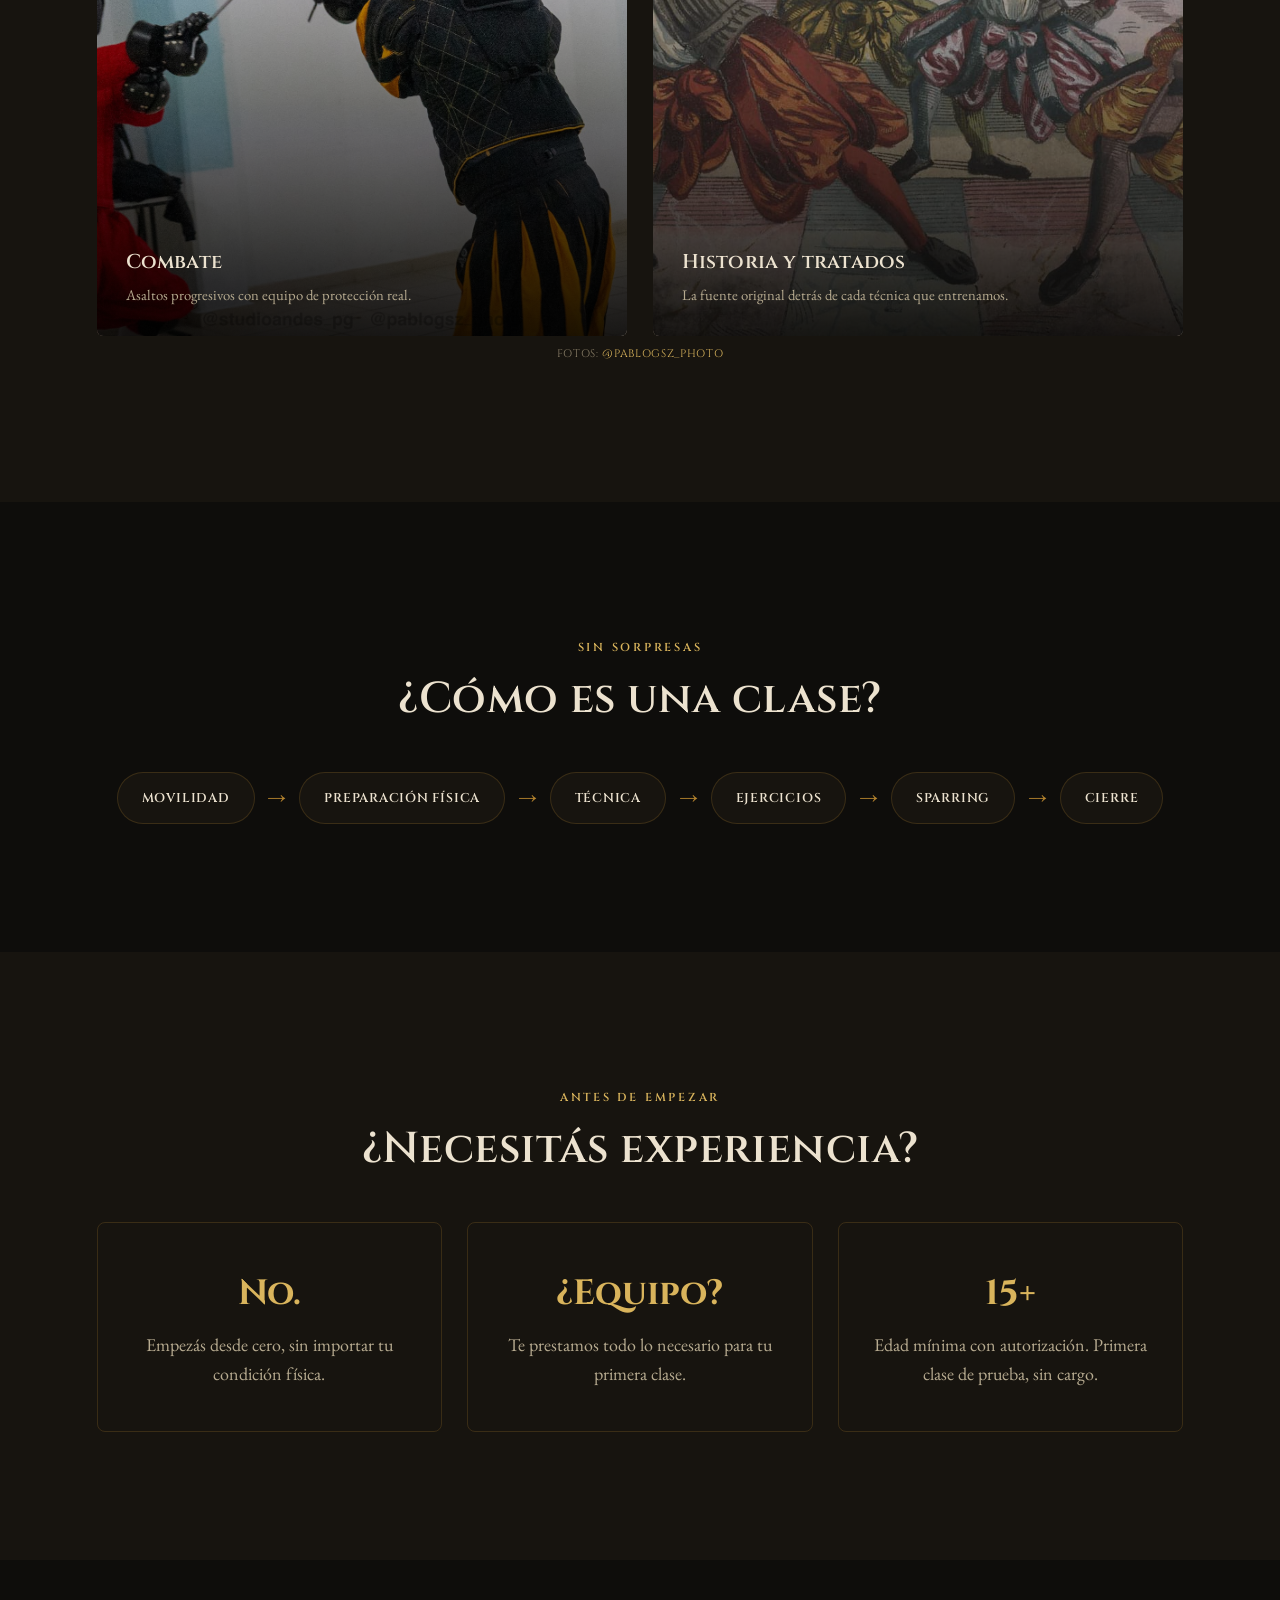
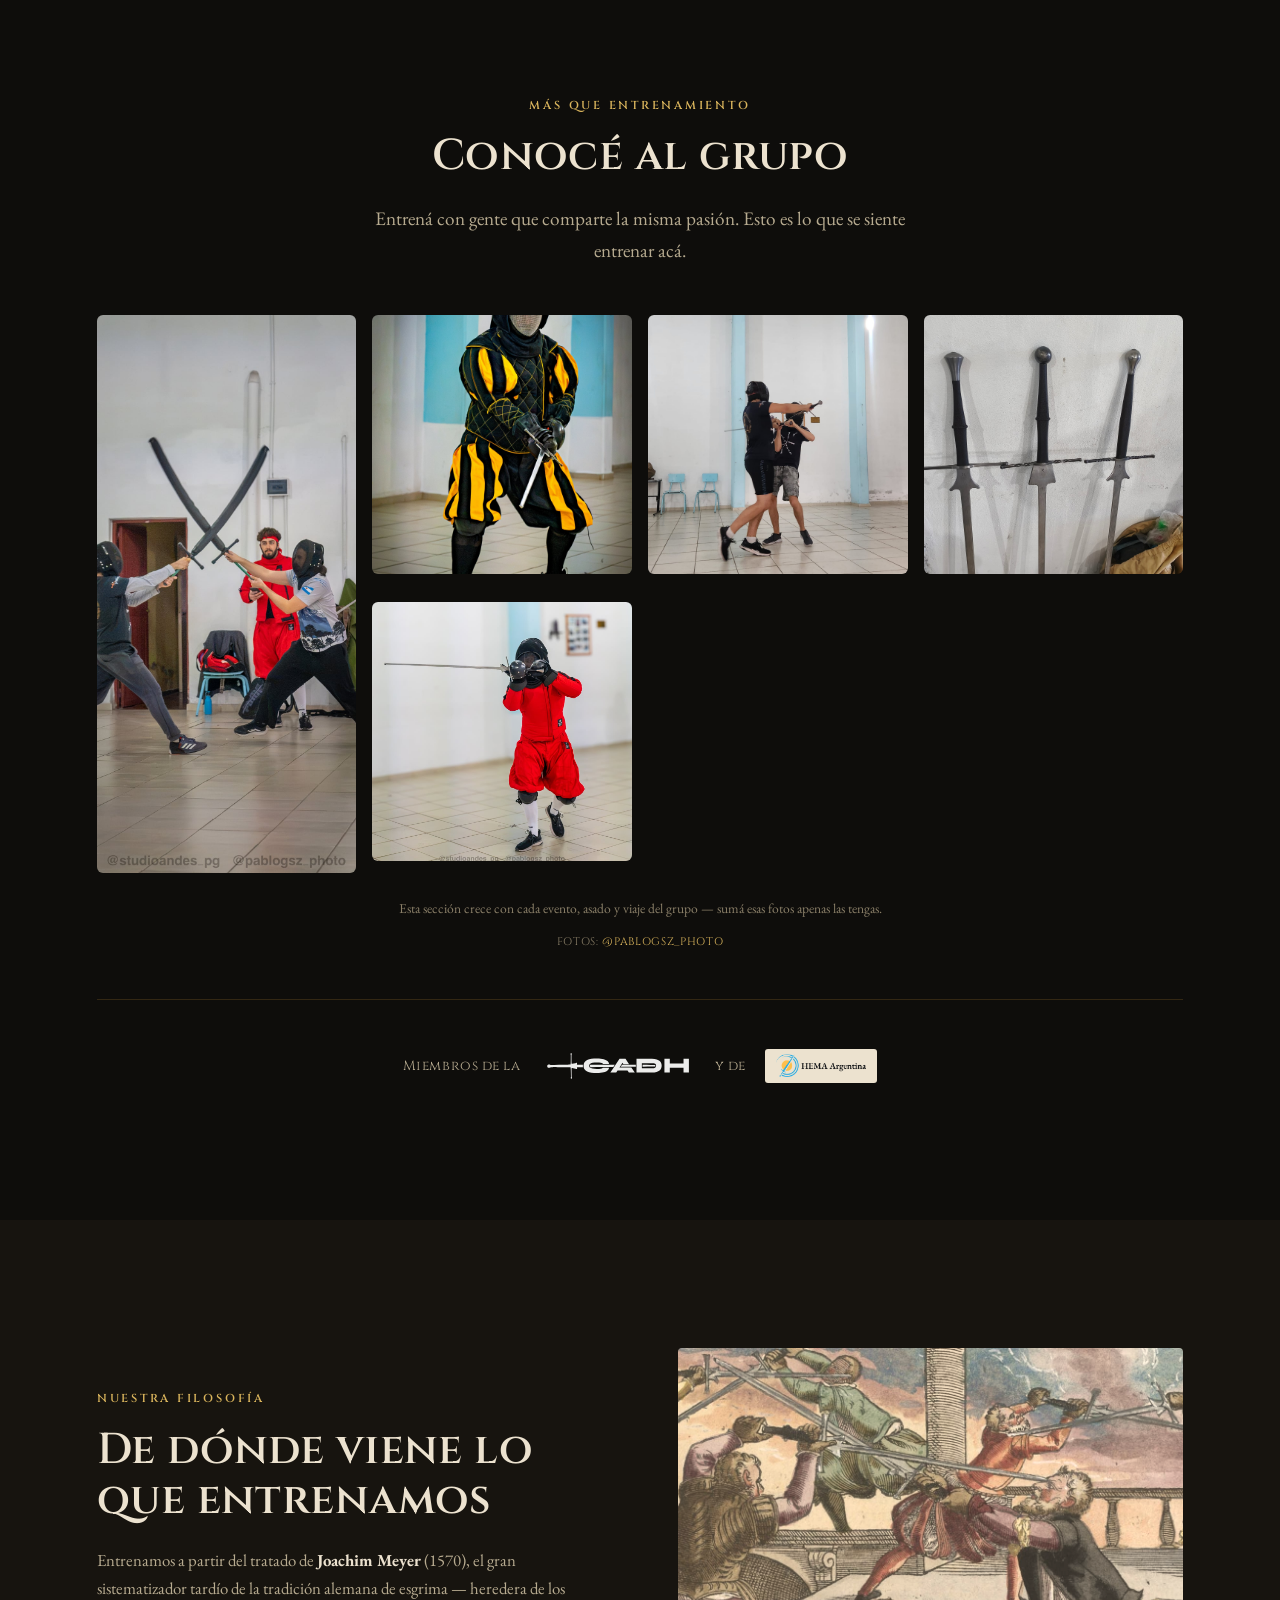
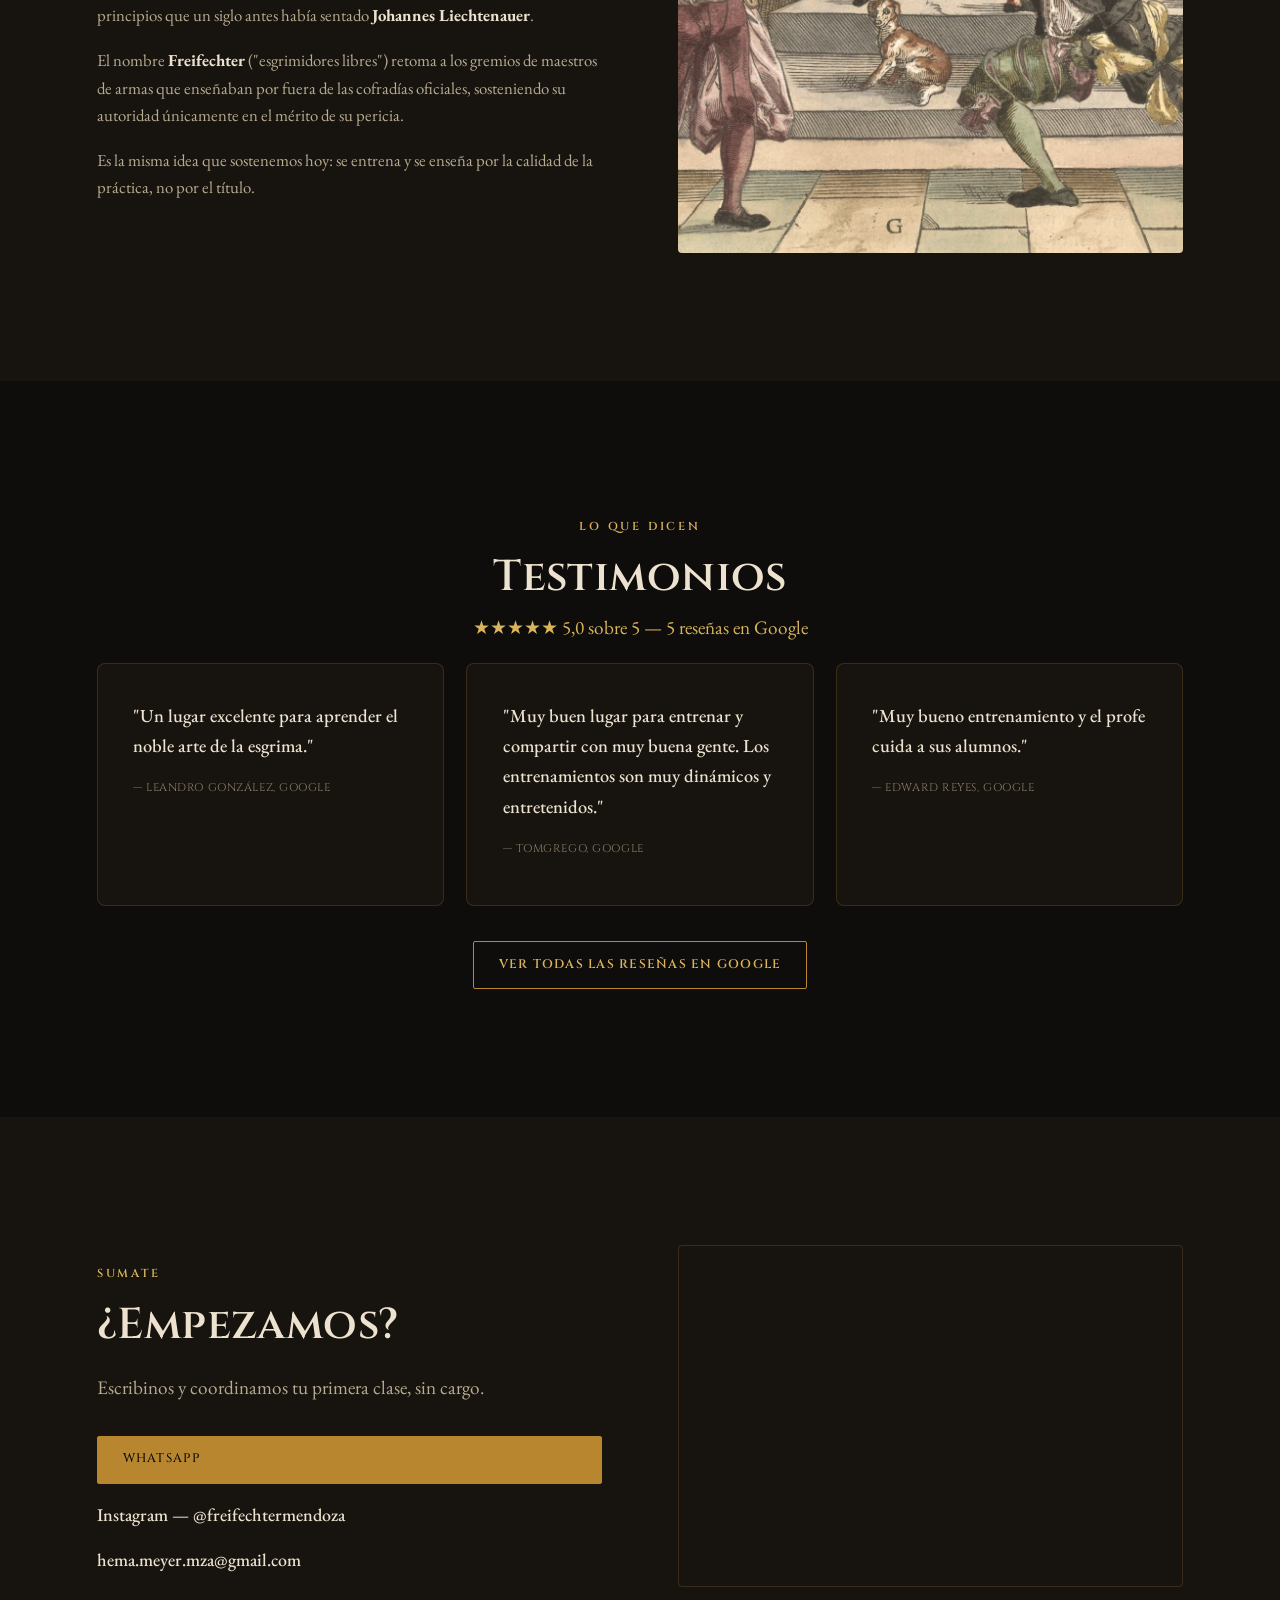
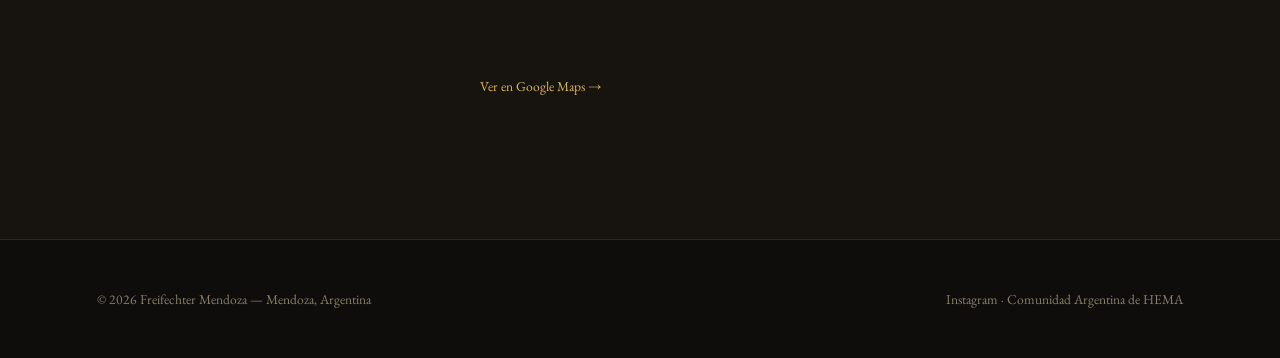
==== commit 7618d48f: "Add files via upload" ====
--- a/index.html
+++ b/index.html
@@ -226,8 +226,9 @@
       </div>
     </div>
     <div class="map-frame">
-      <iframe src="https://www.google.com/maps?q=-32.9106794,-68.8632661&hl=es&z=14&output=embed" loading="lazy" title="Ubicación Freifechter Mendoza"></iframe>
-    </div>
+      <iframe src="https://www.openstreetmap.org/export/embed.html?bbox=-68.8832661%2C-32.9206794%2C-68.8432661%2C-32.9006794&layer=mapnik&marker=-32.9106794%2C-68.8632661" loading="lazy" title="Ubicación Freifechter Mendoza"></iframe>
+    </div>
+    <p class="map-link"><a href="https://www.google.com/maps/search/?api=1&query=-32.9106794,-68.8632661" target="_blank" rel="noopener">Ver en Google Maps →</a></p>
   </div>
 </section>
 
--- a/assets/css/style.css
+++ b/assets/css/style.css
@@ -189,6 +189,9 @@
 .contact-links a{ display:flex; align-items:center; gap:.7rem; text-decoration:none; color:var(--white); font-weight:500; }
 .map-frame{ border-radius:4px; overflow:hidden; border:1px solid var(--line); filter:sepia(.25) contrast(.95); }
 .map-frame iframe{ width:100%; height:340px; border:0; display:block; }
+.map-link{ margin-top:.7rem; text-align:right; font-size:.85rem; }
+.map-link a{ color:var(--gold-soft); text-decoration:none; }
+.map-link a:hover{ text-decoration:underline; }
 
 /* ===== Footer ===== */
 /* ===== Crédito fotógrafo ===== */
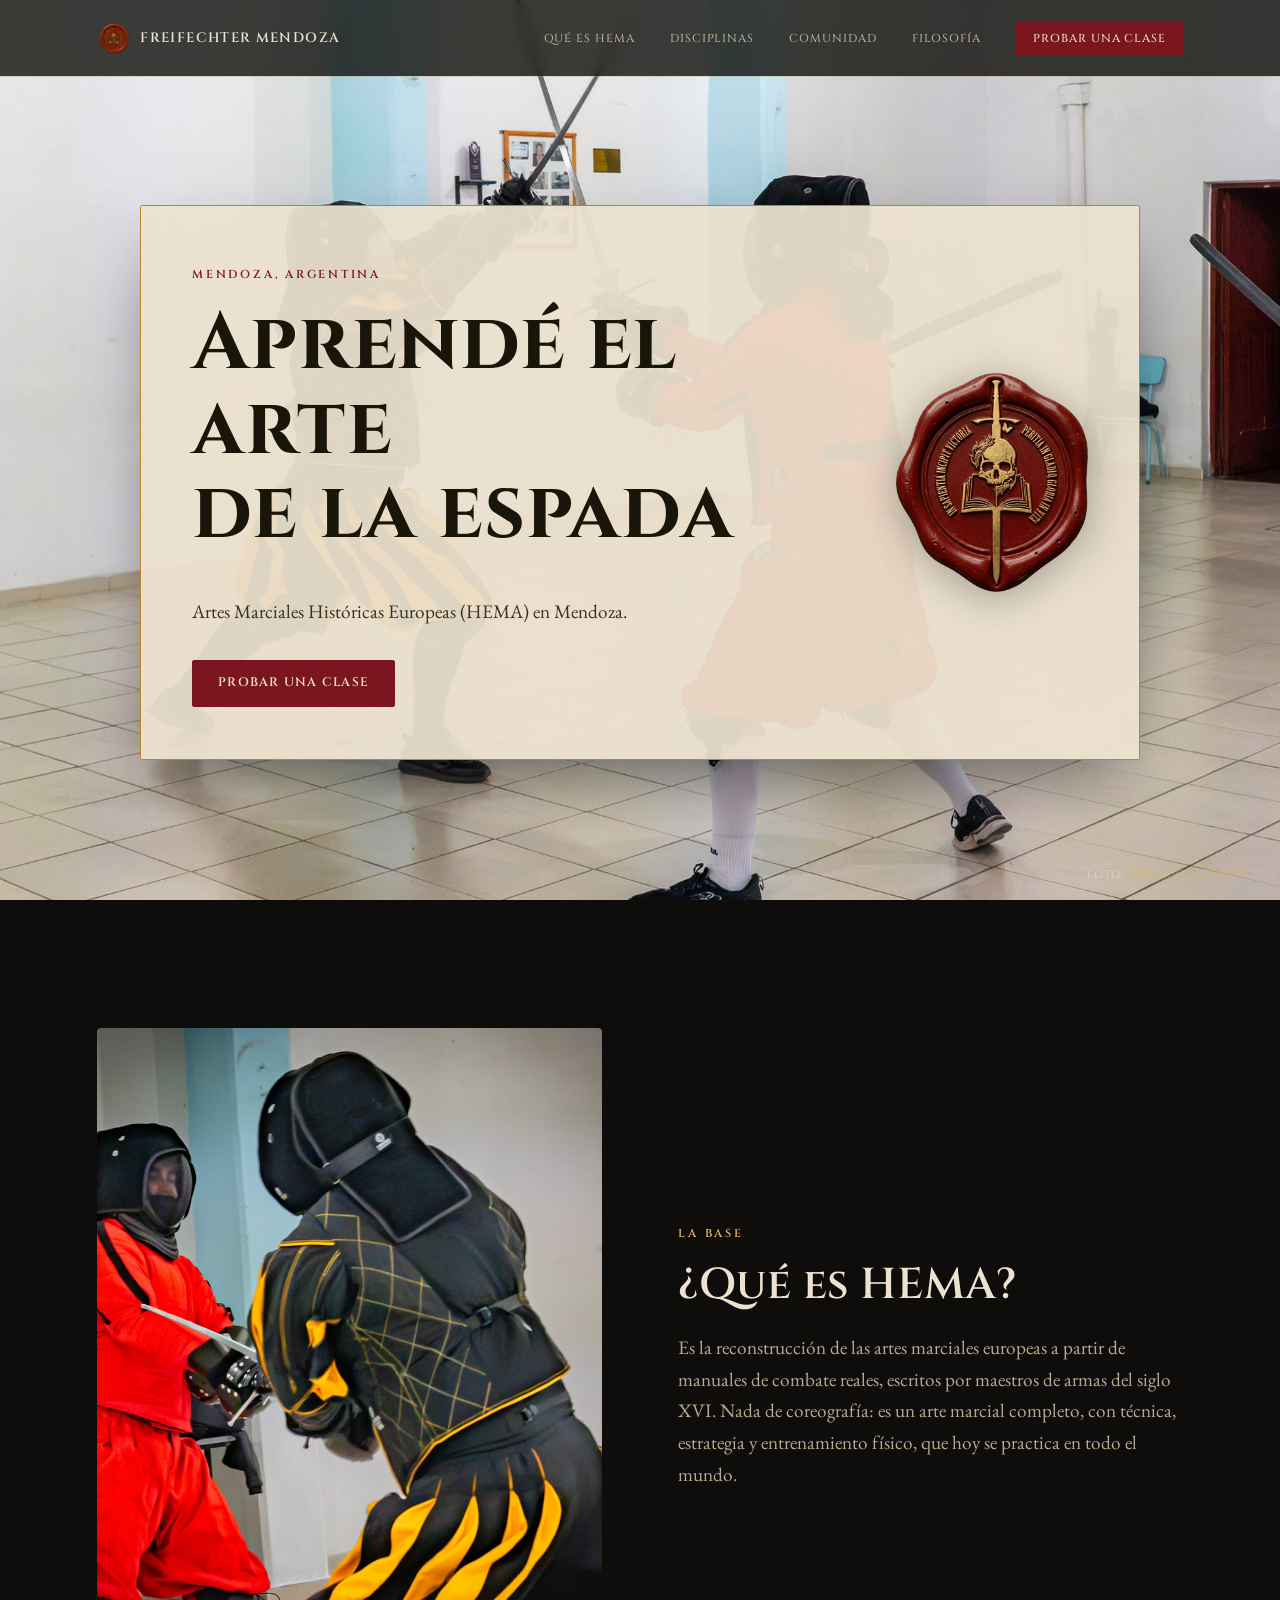
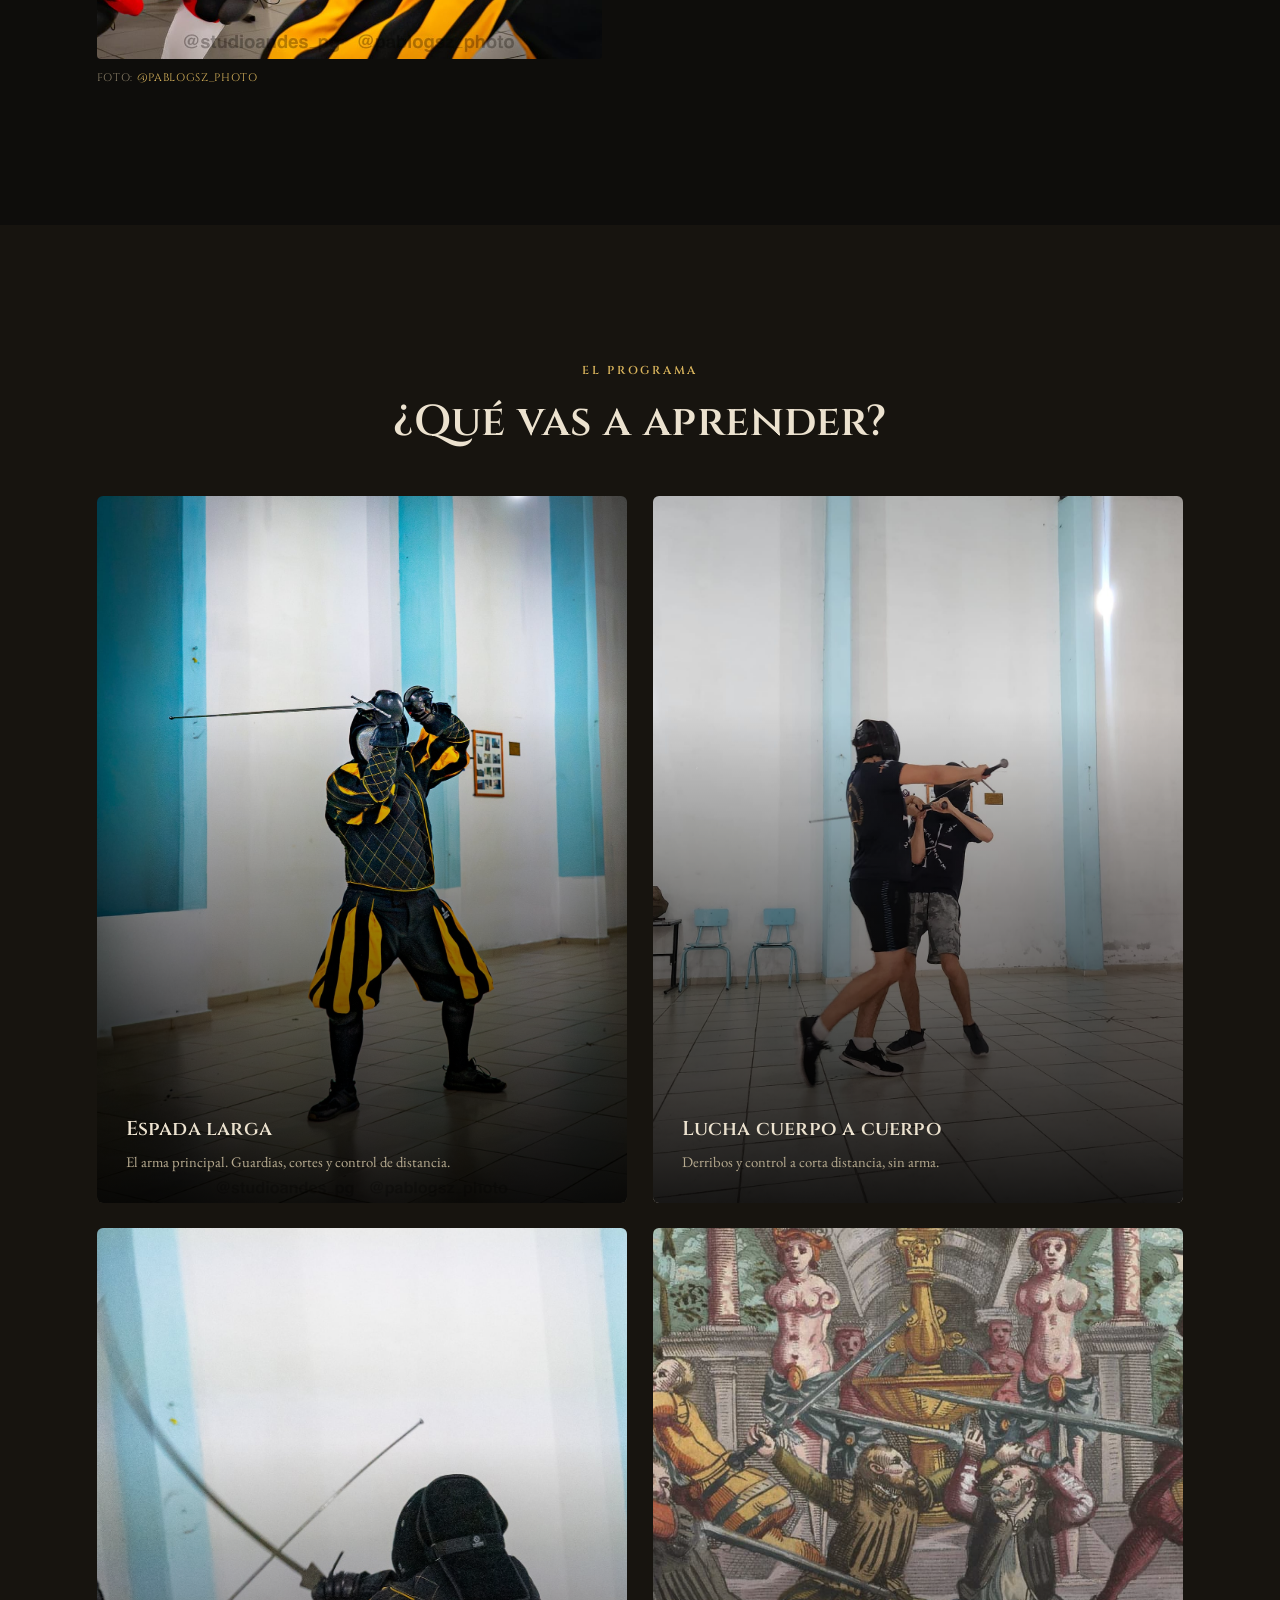
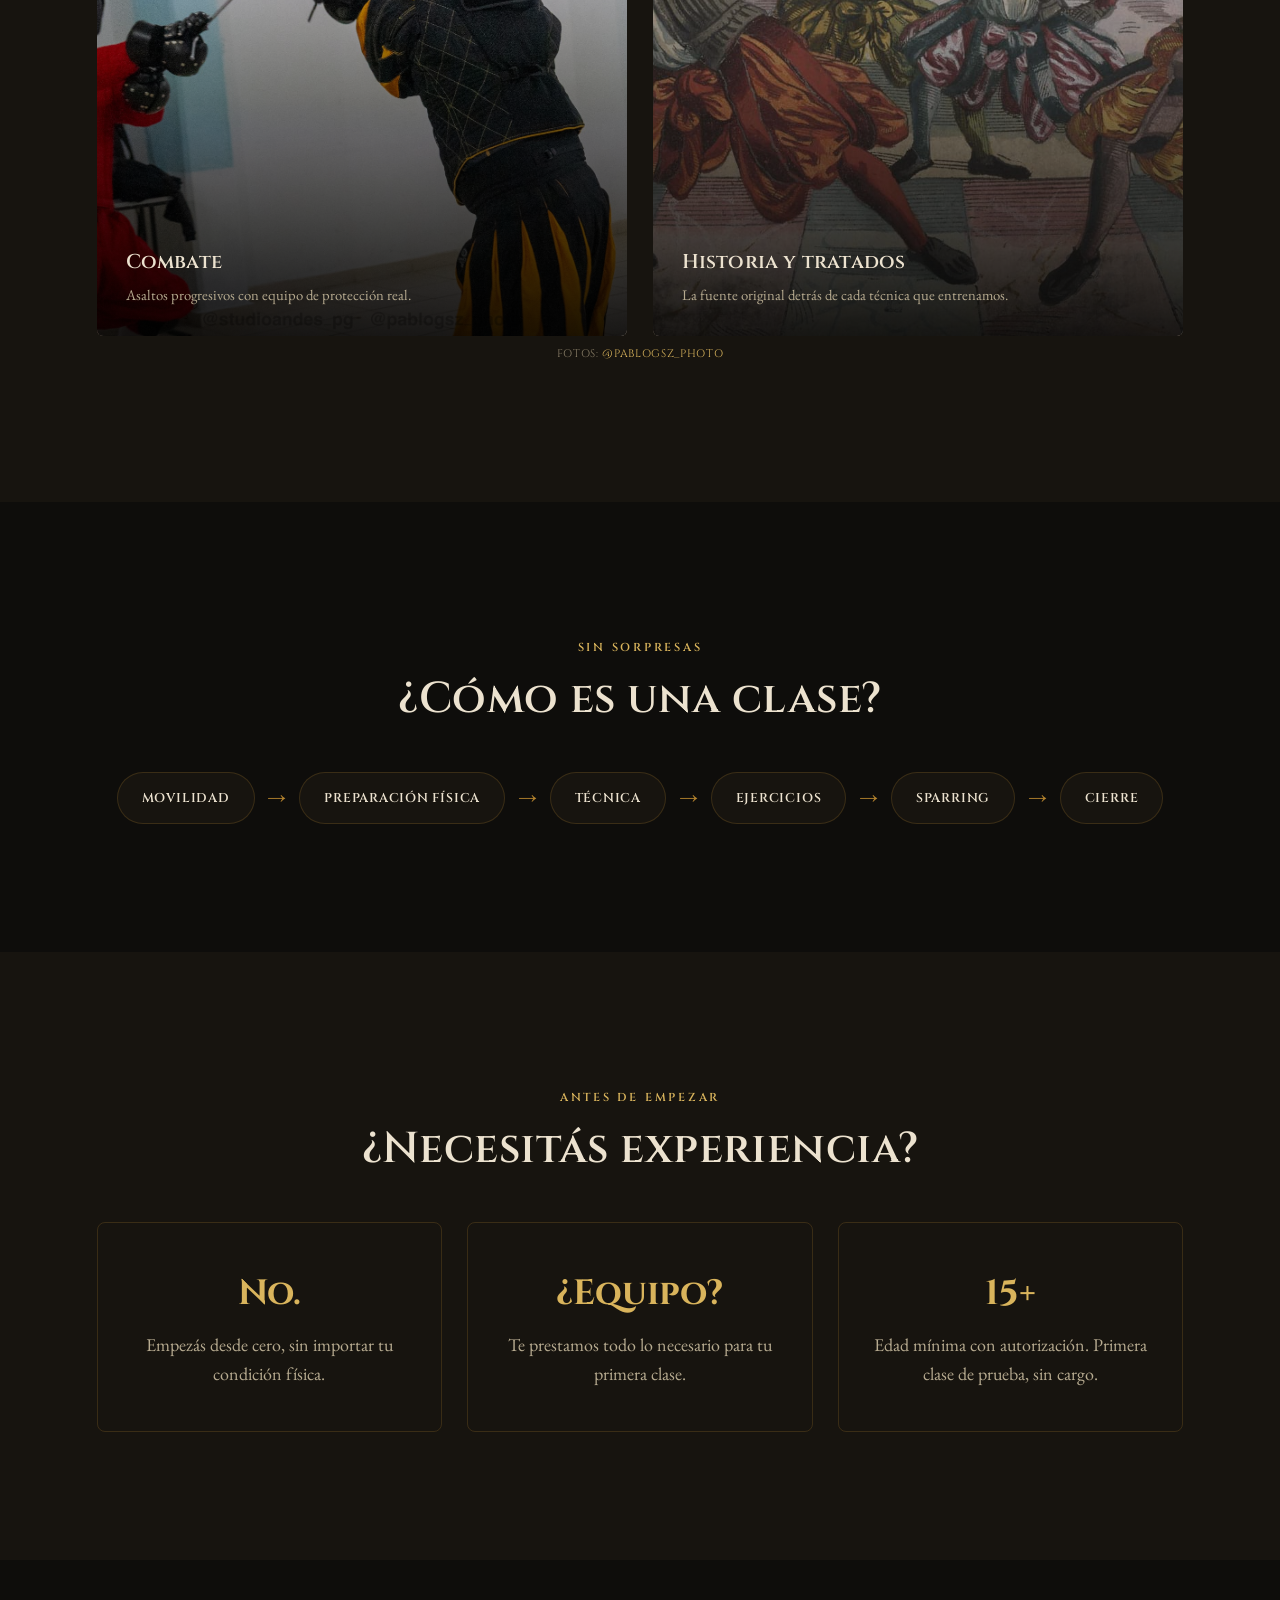
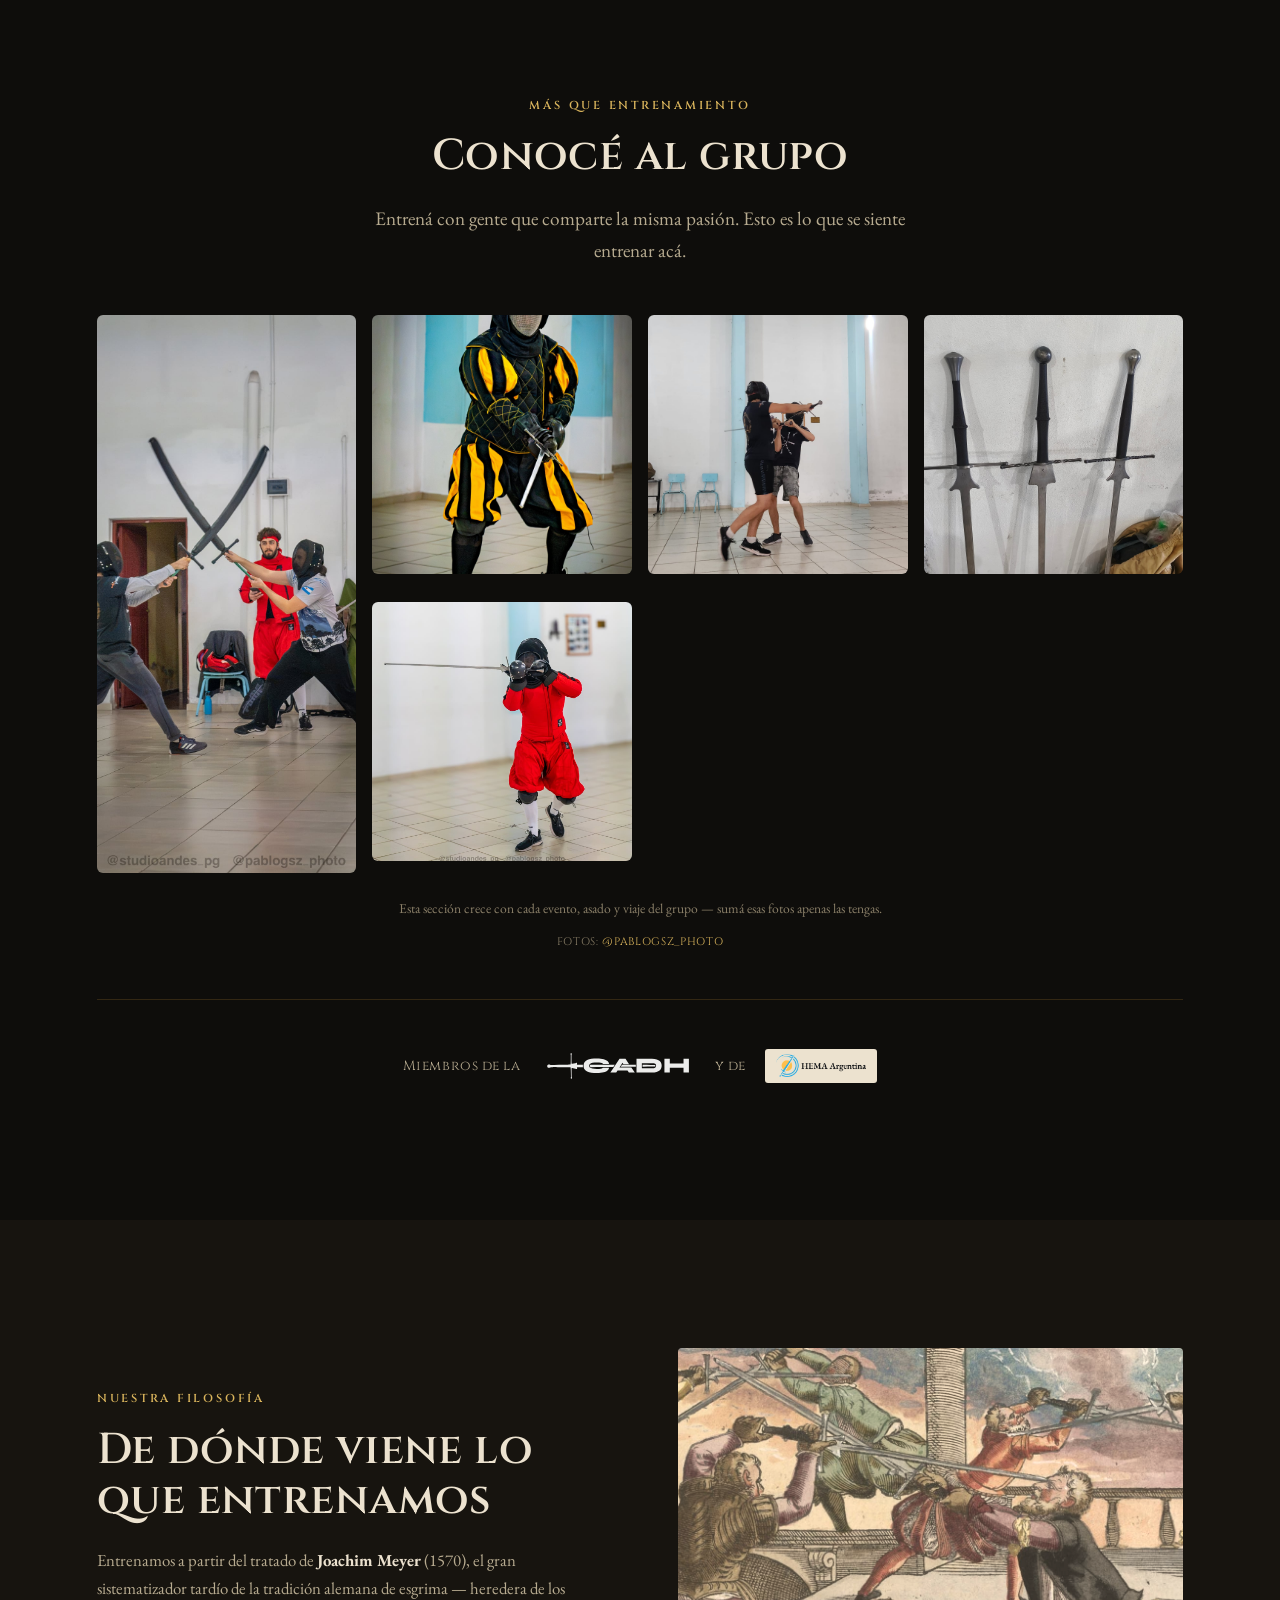
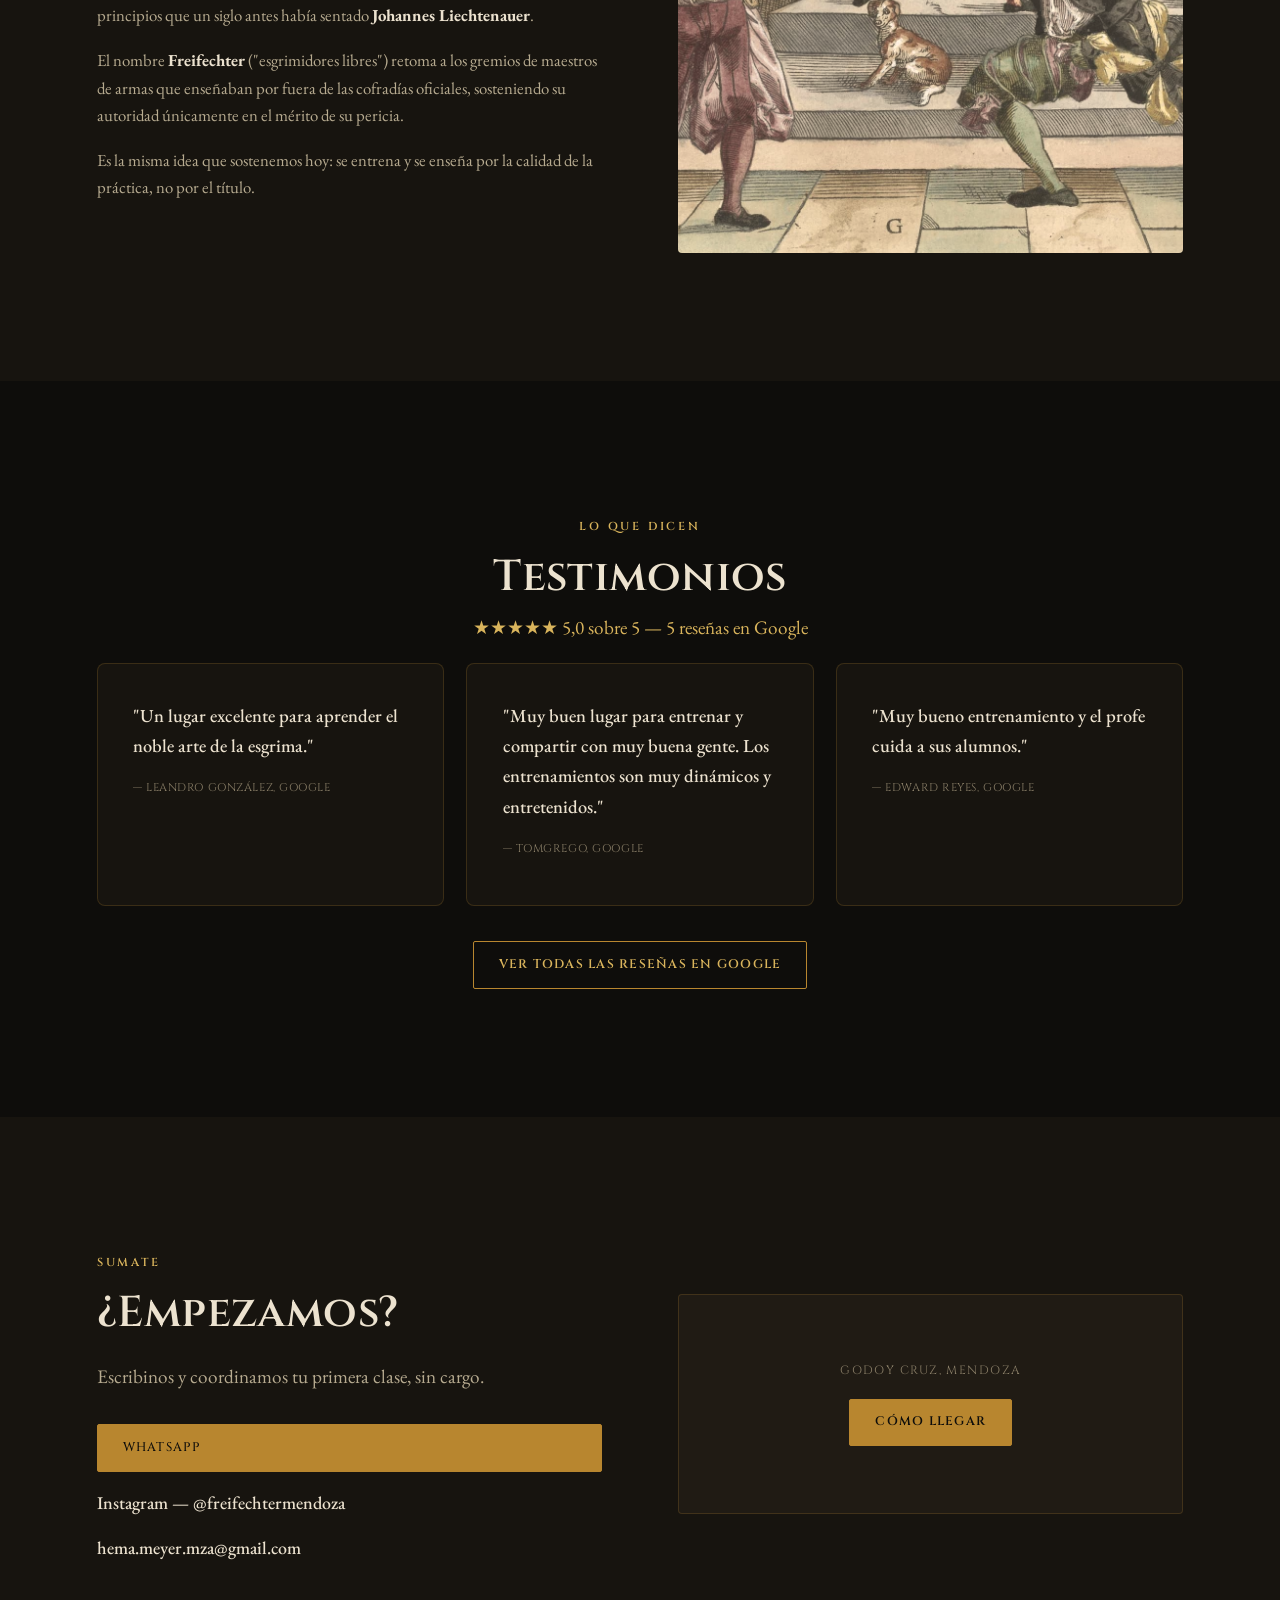
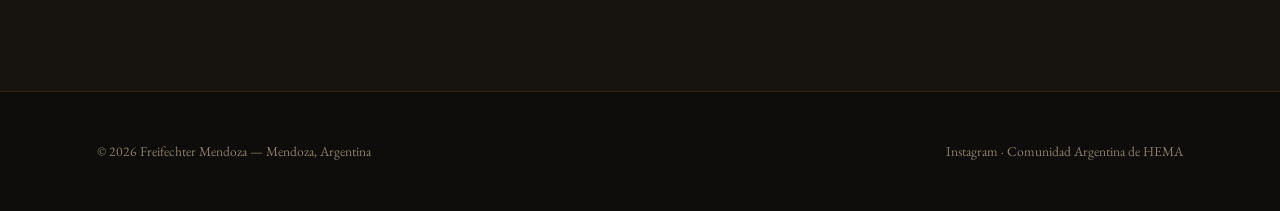
==== commit 1363c56a: "Add files via upload" ====
--- a/index.html
+++ b/index.html
@@ -225,10 +225,10 @@
         <a href="mailto:hema.meyer.mza@gmail.com">hema.meyer.mza@gmail.com</a>
       </div>
     </div>
-    <div class="map-frame">
-      <iframe src="https://www.openstreetmap.org/export/embed.html?bbox=-68.8832661%2C-32.9206794%2C-68.8432661%2C-32.9006794&layer=mapnik&marker=-32.9106794%2C-68.8632661" loading="lazy" title="Ubicación Freifechter Mendoza"></iframe>
-    </div>
-    <p class="map-link"><a href="https://www.google.com/maps/search/?api=1&query=-32.9106794,-68.8632661" target="_blank" rel="noopener">Ver en Google Maps →</a></p>
+    <div class="map-cta">
+      <span class="map-cta-label">Godoy Cruz, Mendoza</span>
+      <a href="https://maps.app.goo.gl/Z4S9oL8vUWcmyaEx5" target="_blank" rel="noopener" class="btn gold">Cómo llegar</a>
+    </div>
   </div>
 </section>
 
--- a/assets/css/style.css
+++ b/assets/css/style.css
@@ -187,11 +187,15 @@
 .contact-box{ display:grid; grid-template-columns:1fr 1fr; gap:clamp(2rem,6vw,5rem); align-items:center; }
 .contact-links{ display:flex; flex-direction:column; gap:1rem; margin-top:2rem; }
 .contact-links a{ display:flex; align-items:center; gap:.7rem; text-decoration:none; color:var(--white); font-weight:500; }
-.map-frame{ border-radius:4px; overflow:hidden; border:1px solid var(--line); filter:sepia(.25) contrast(.95); }
-.map-frame iframe{ width:100%; height:340px; border:0; display:block; }
-.map-link{ margin-top:.7rem; text-align:right; font-size:.85rem; }
-.map-link a{ color:var(--gold-soft); text-decoration:none; }
-.map-link a:hover{ text-decoration:underline; }
+.map-cta{
+  display:flex; flex-direction:column; align-items:center; justify-content:center; gap:1.1rem;
+  min-height:220px; border-radius:4px; border:1px solid var(--line); background:var(--bg-3,#15130d);
+  padding:2rem; text-align:center;
+}
+.map-cta-label{
+  font-family:var(--font-display); font-size:.75rem; letter-spacing:.12em; text-transform:uppercase;
+  color:var(--gray-dim);
+}
 
 /* ===== Footer ===== */
 /* ===== Crédito fotógrafo ===== */
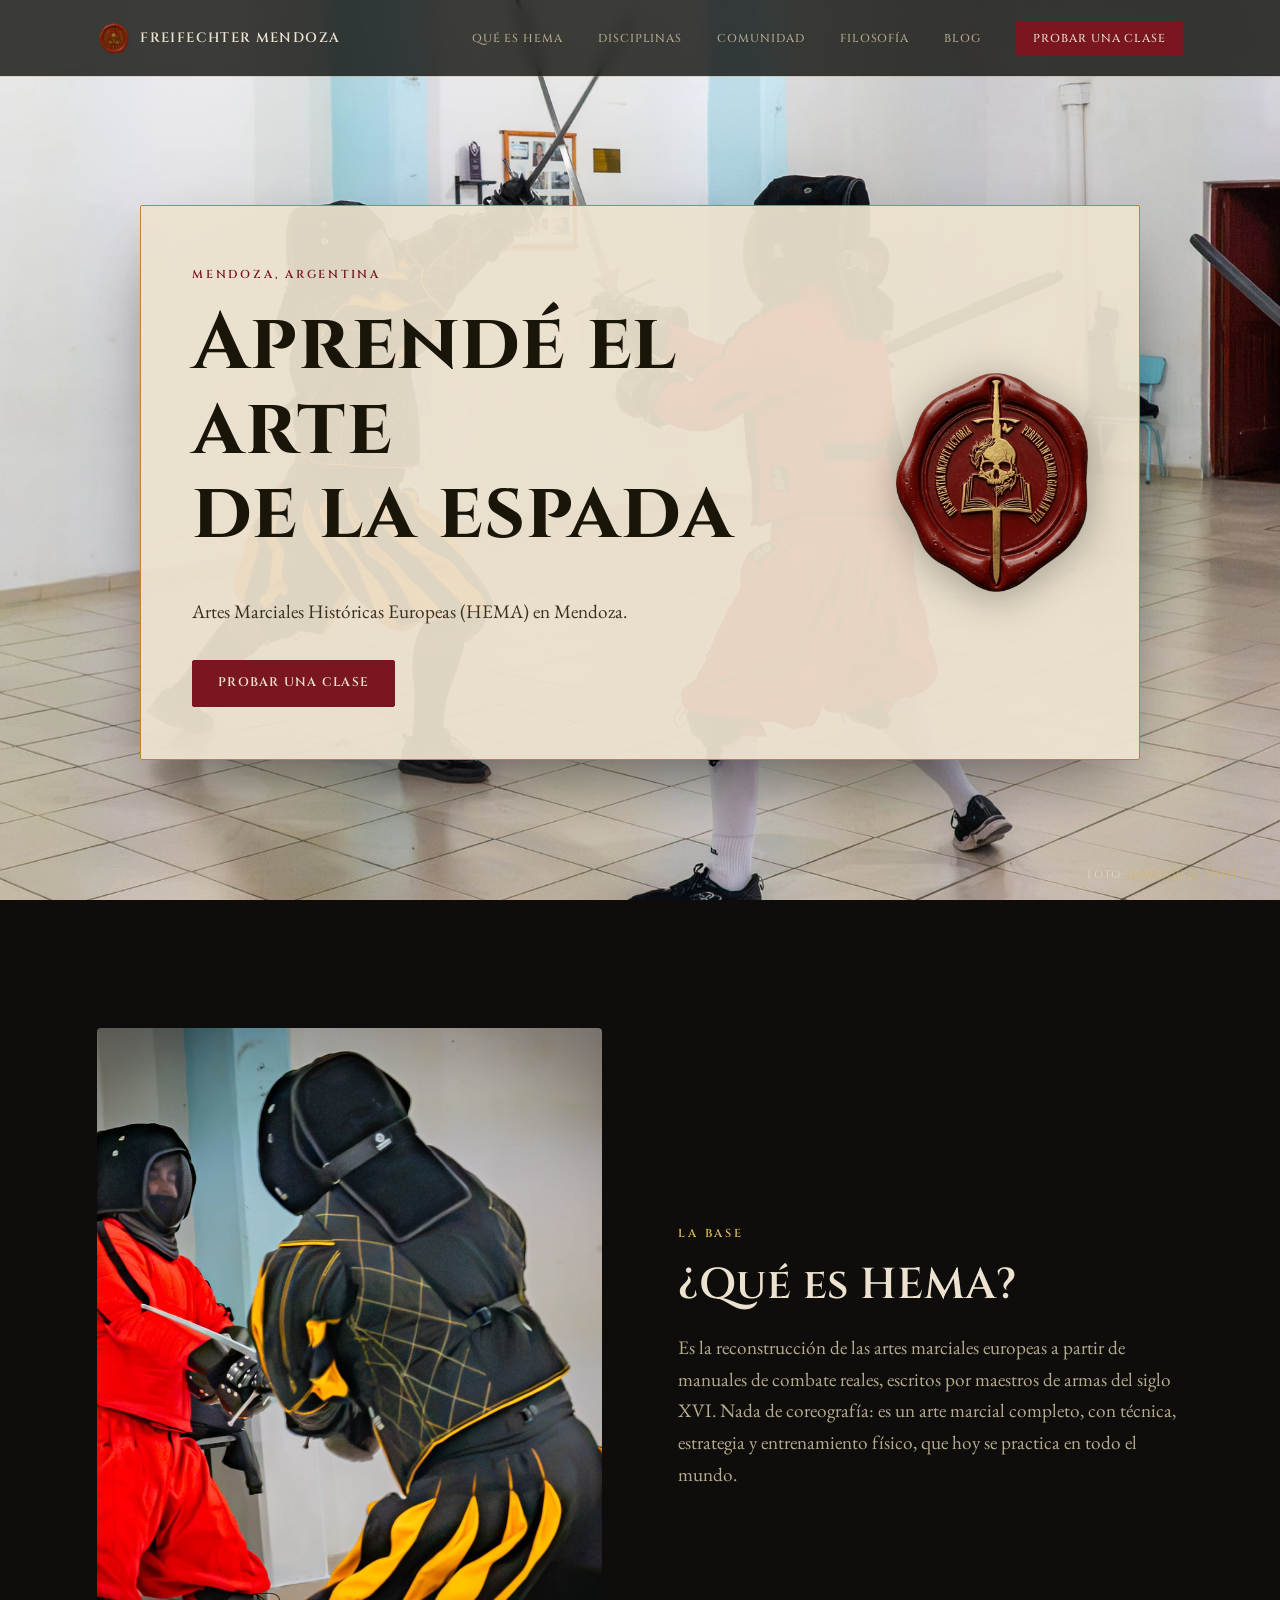
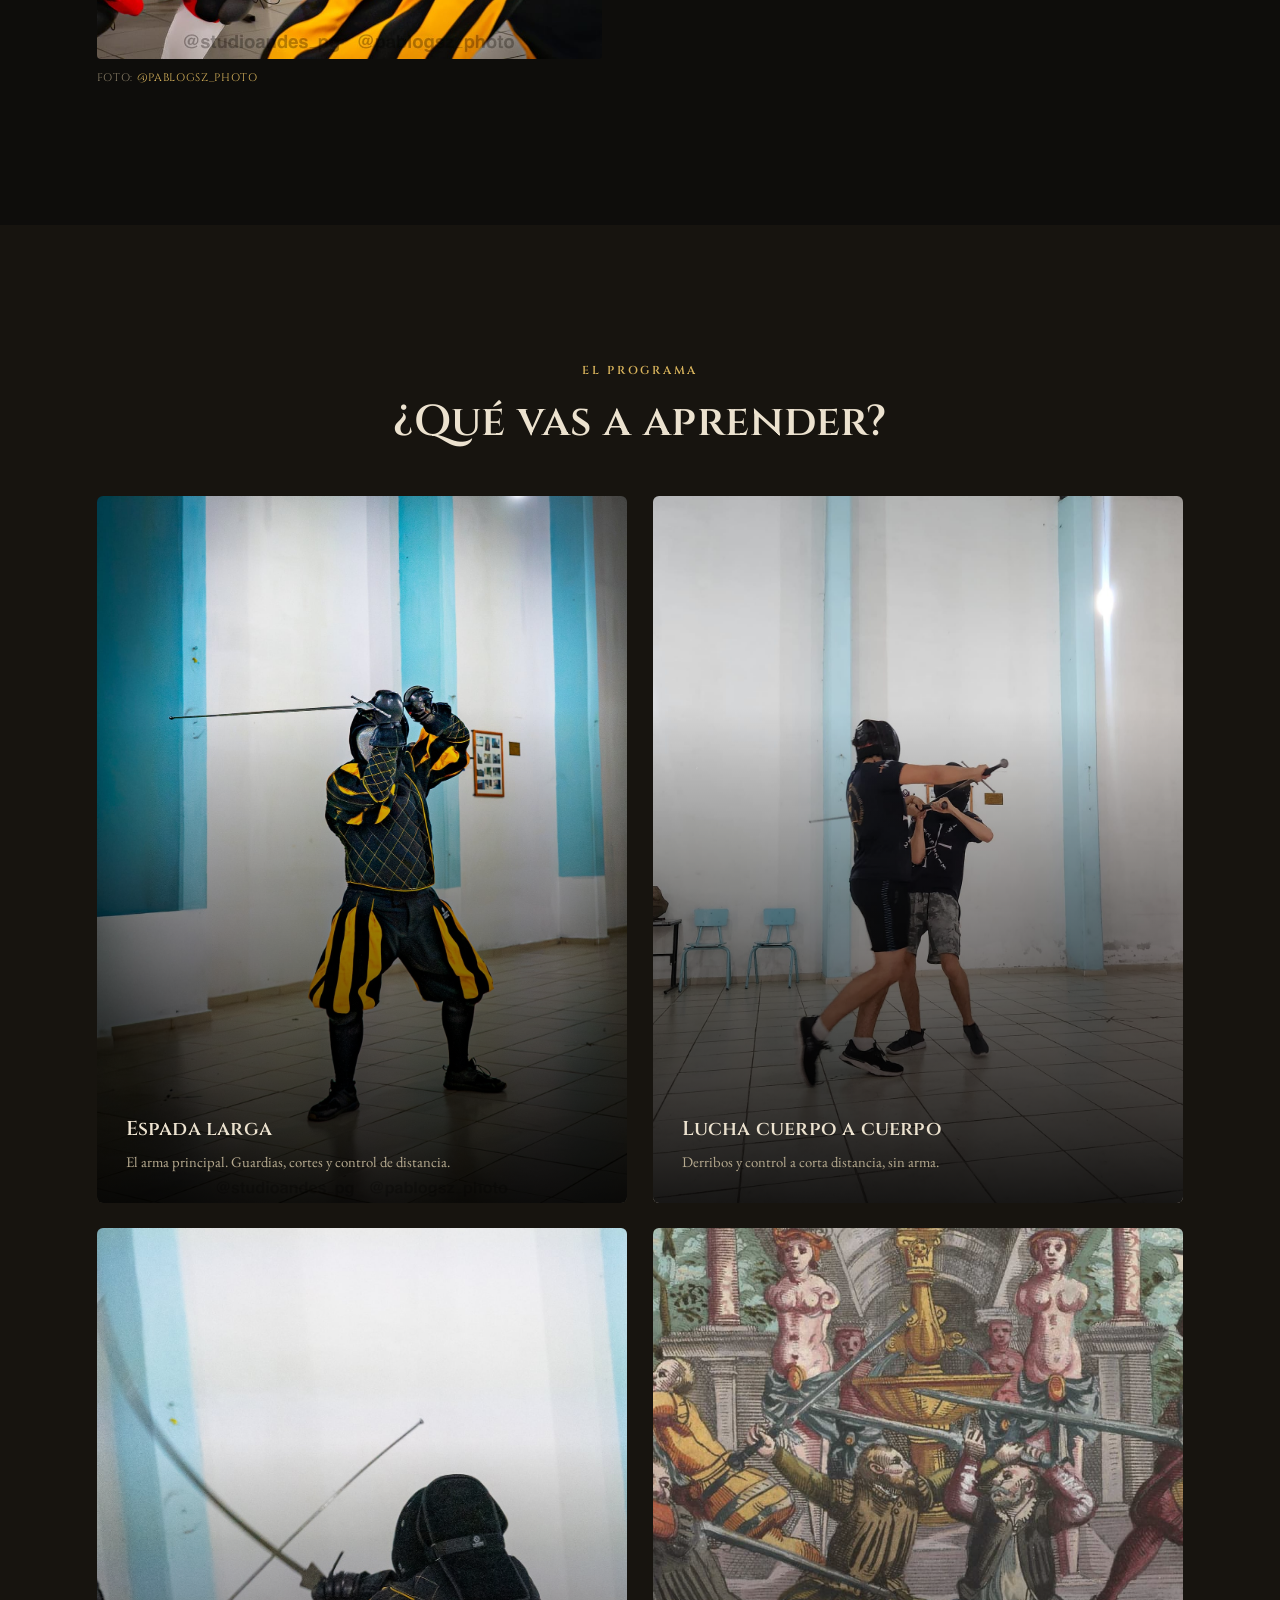
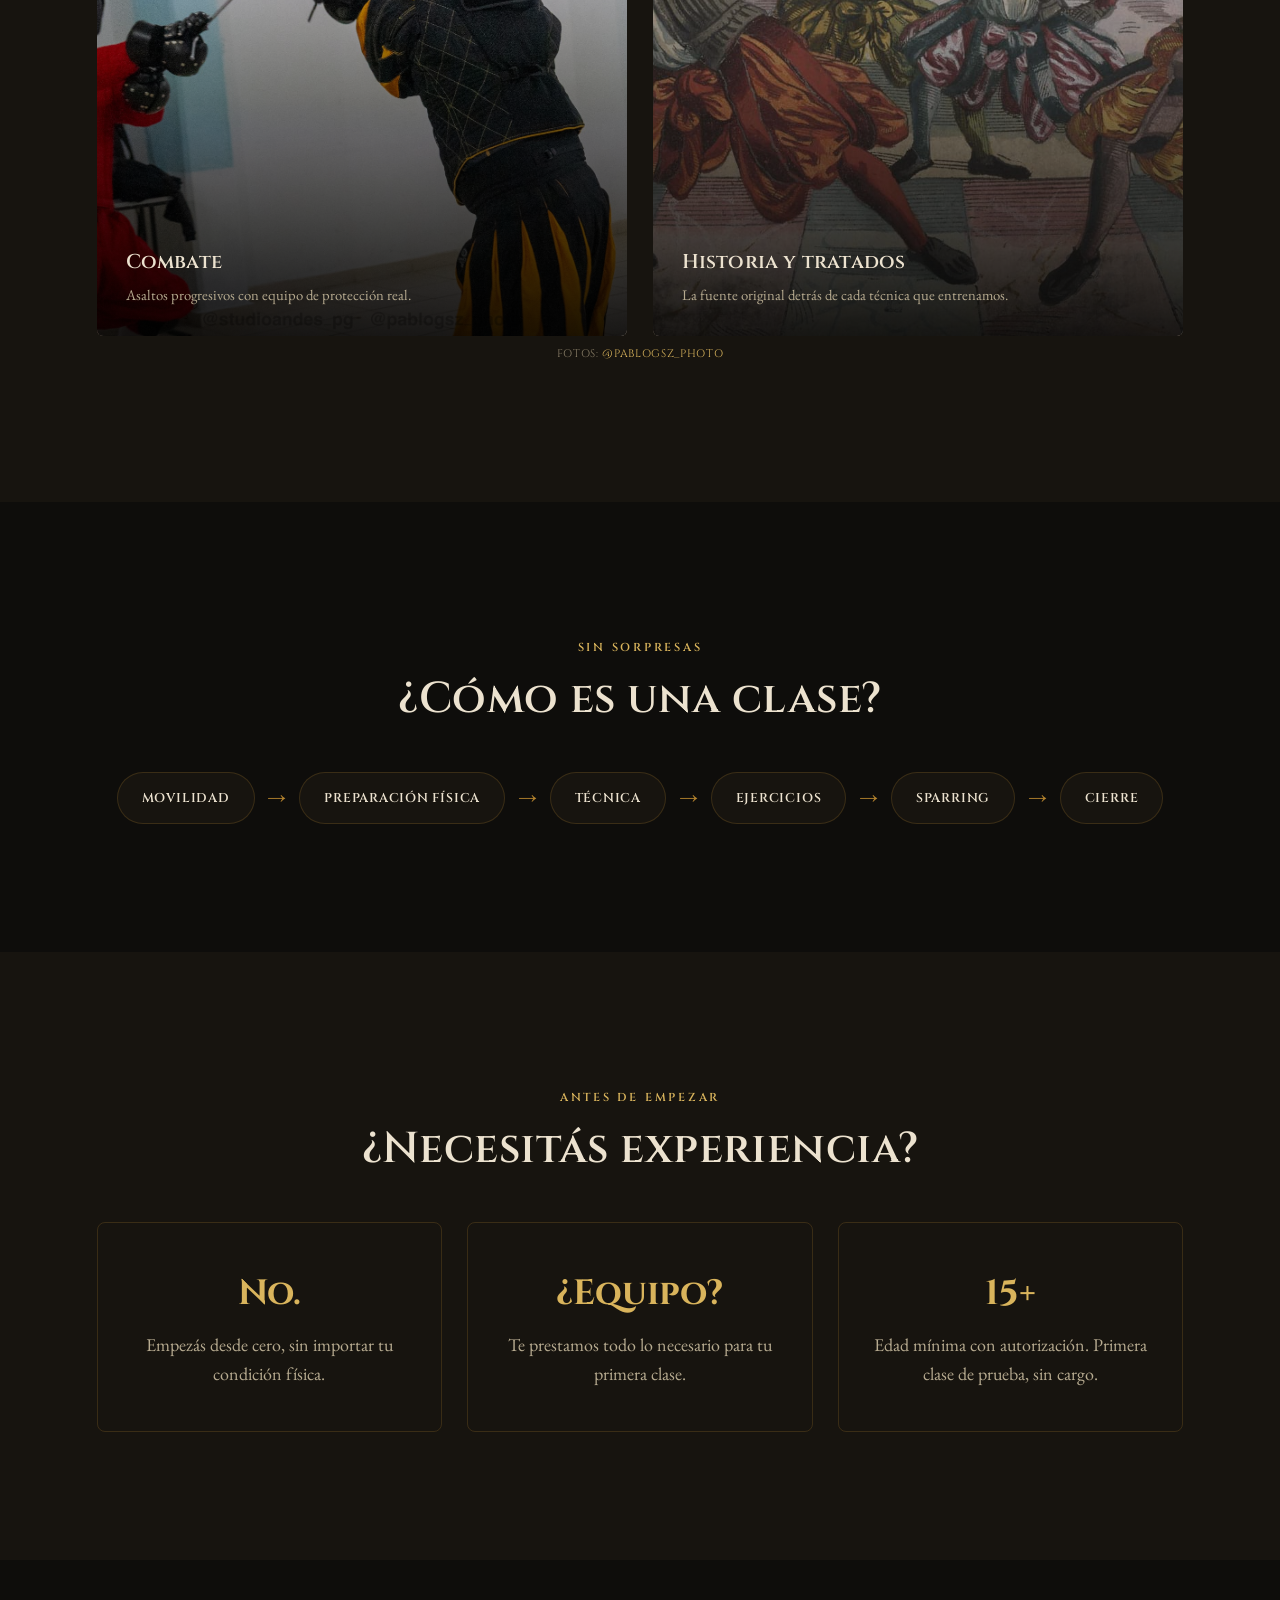
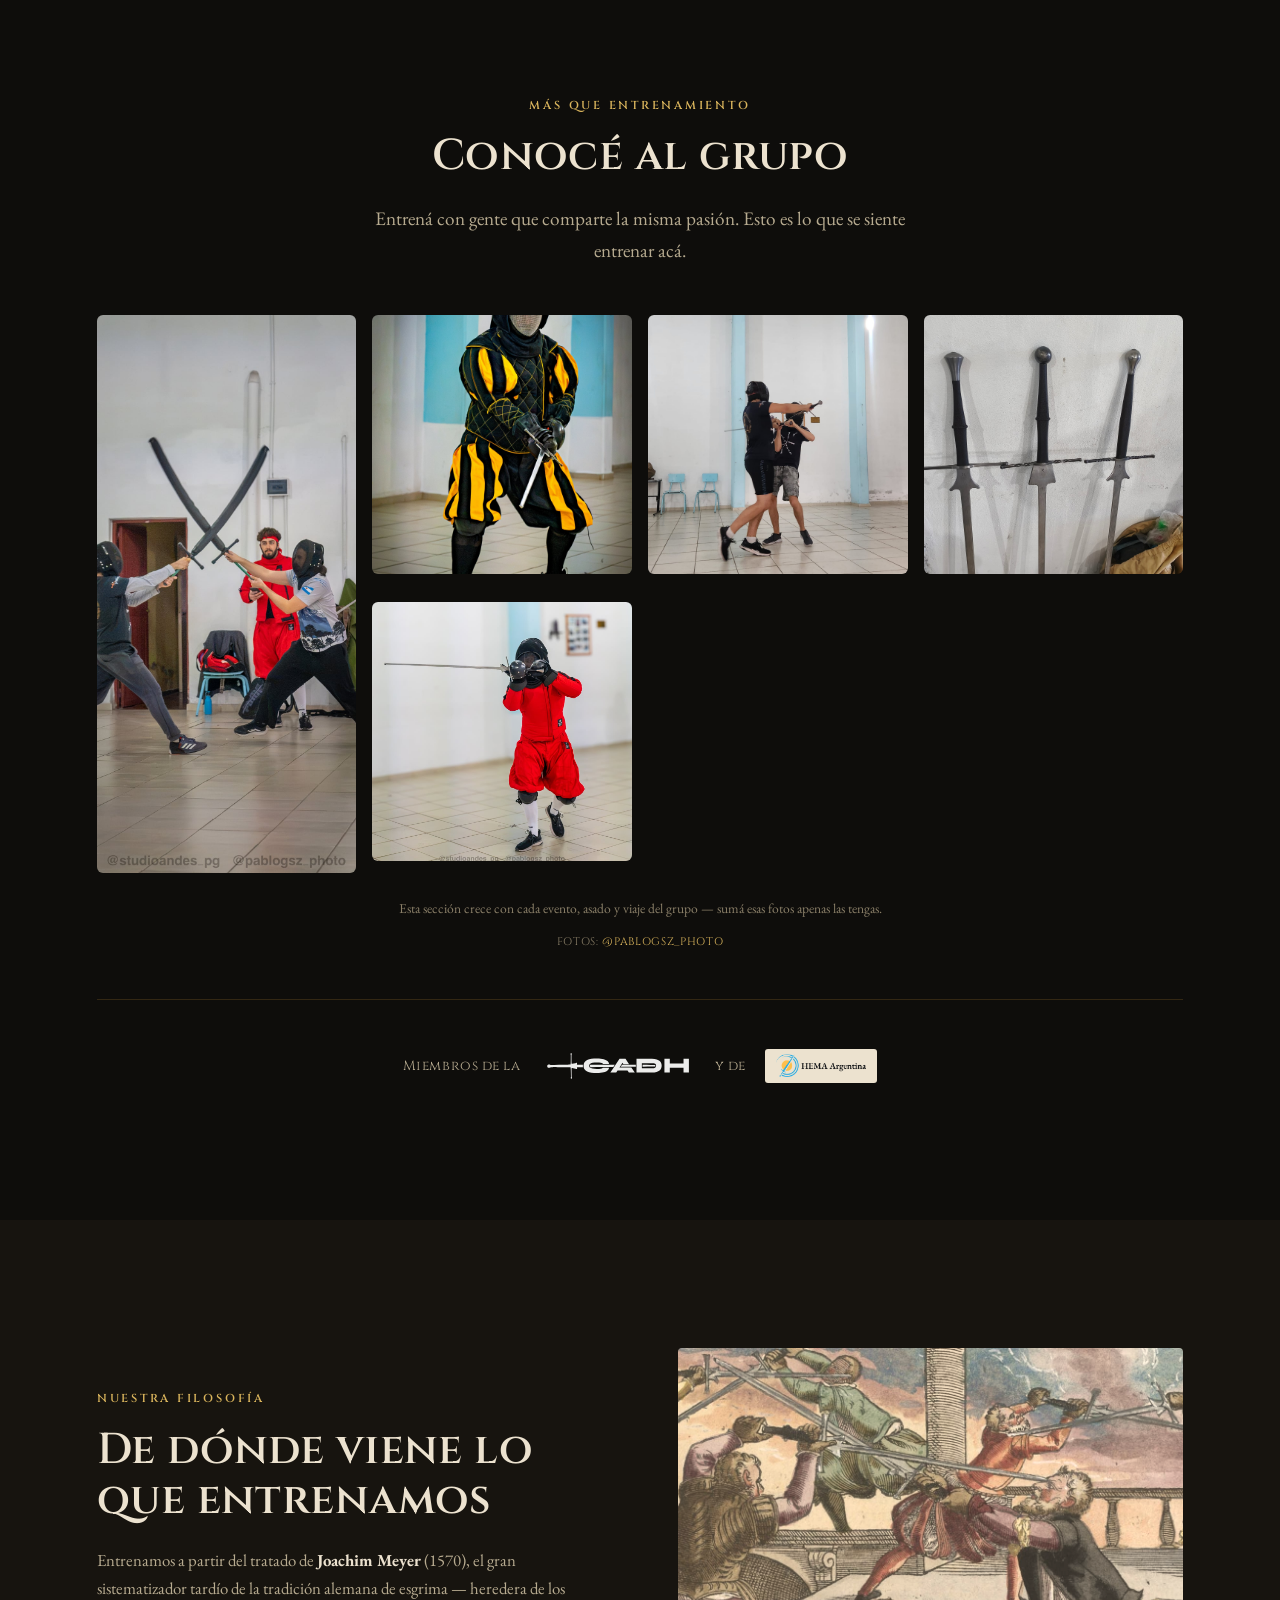
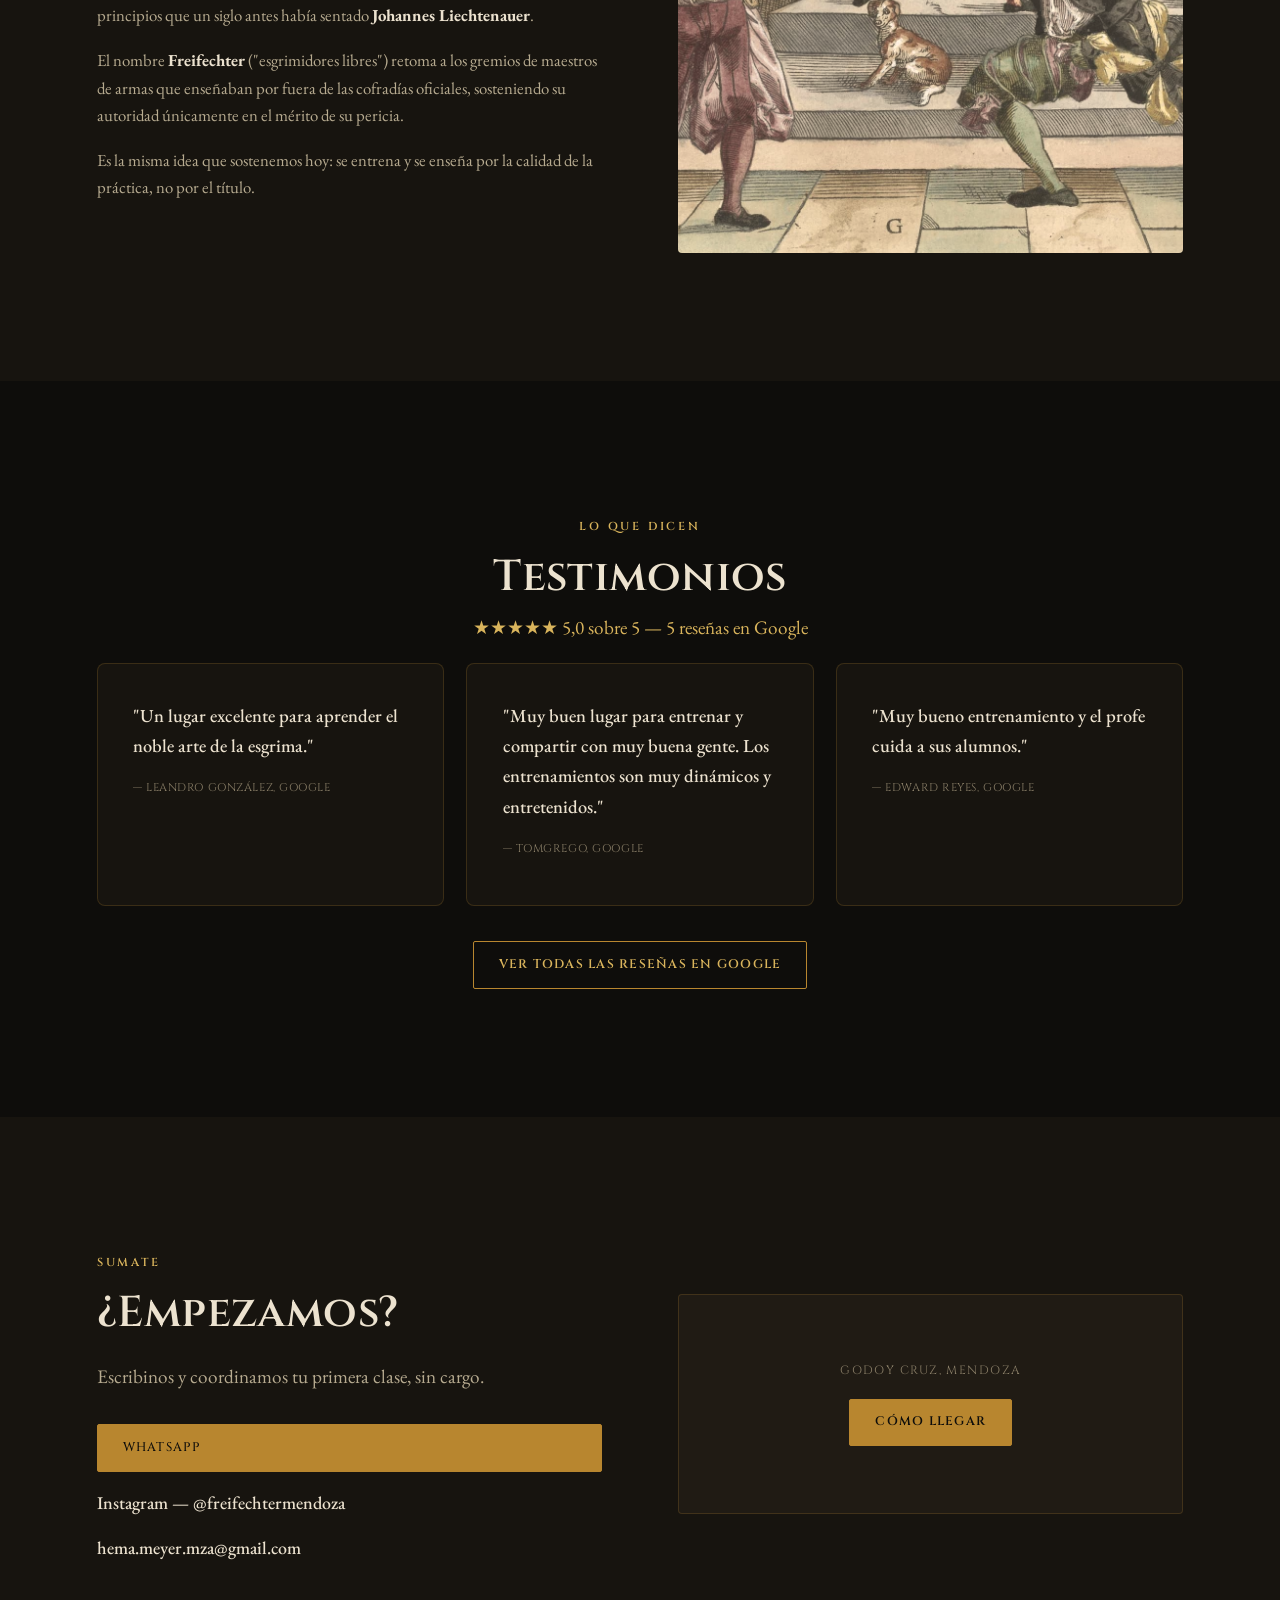
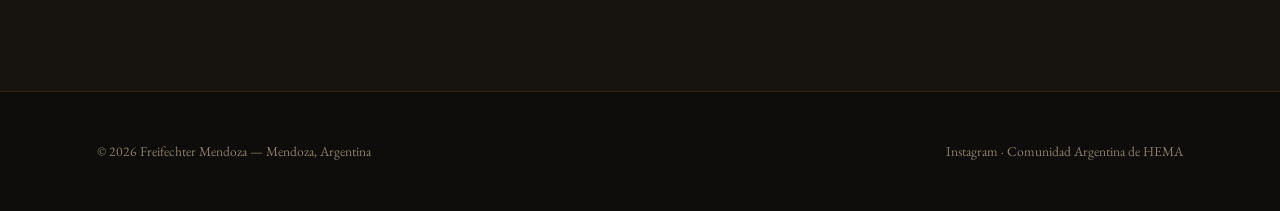
==== commit c79c7dc7: "Add files via upload" ====
--- a/index.html
+++ b/index.html
@@ -30,6 +30,7 @@
       <a href="#aprender">Disciplinas</a>
       <a href="#comunidad">Comunidad</a>
       <a href="#filosofia">Filosofía</a>
+      <a href="blog/index.html">Blog</a>
       <a href="#contacto" class="btn solid" style="padding:.6em 1.4em;">Probar una clase</a>
     </div>
   </div>
--- a/assets/css/style.css
+++ b/assets/css/style.css
@@ -244,3 +244,49 @@
   .nav-toggle{ display:flex; align-items:center; justify-content:center; }
   .cards4{ grid-template-columns:1fr; }
 }
+
+/* ===== Blog ===== */
+.page-head{ padding:9.5rem 0 3rem; border-bottom:1px solid var(--line); background:var(--bg-2); }
+.page-head .eyebrow{ margin-bottom:.8rem; }
+.breadcrumb{ font-family:var(--font-display); font-size:.7rem; letter-spacing:.08em; text-transform:uppercase; color:var(--gray-dim); margin-bottom:1.2rem; }
+.breadcrumb a{ color:var(--gray-dim); text-decoration:none; }
+.breadcrumb a:hover{ color:var(--gold-soft); }
+
+.blog-list{ display:grid; grid-template-columns:repeat(2,1fr); gap:1.8rem; margin-top:1rem; }
+.post-card{
+  display:flex; flex-direction:column; gap:.9rem; padding:2rem; border:1px solid var(--line); border-radius:6px;
+  background:var(--bg-2); text-decoration:none; transition:transform .2s ease, border-color .2s ease;
+}
+.post-card:hover{ transform:translateY(-4px); border-color:var(--gold); }
+.post-card .eyebrow{ margin-bottom:0; }
+.post-card h3{ color:var(--white); margin:0; }
+.post-card p{ margin:0; }
+.post-card .read-more{ font-family:var(--font-display); font-size:.72rem; letter-spacing:.08em; text-transform:uppercase; color:var(--gold-soft); margin-top:.4rem; }
+.post-meta{ font-size:.82rem; color:var(--gray-dim); }
+
+.article{ max-width:72ch; margin:0 auto; }
+.article h2{ margin-top:2.2em; }
+.article h2:first-child{ margin-top:0; }
+.article h3{ margin-top:1.6em; color:var(--white); }
+.article p{ font-size:1.08rem; }
+.article ul,.article ol{ color:var(--gray); padding-left:1.3em; margin:0 0 1.2em; }
+.article li{ margin-bottom:.5em; }
+.article strong{ color:var(--white); }
+.article .lead{ max-width:none; font-size:1.25rem; }
+.article-table-wrap{ overflow-x:auto; margin:1.6em 0; border:1px solid var(--line); border-radius:6px; }
+.article table{ width:100%; border-collapse:collapse; font-size:.95rem; }
+.article th,.article td{ text-align:left; padding:.8em 1em; border-bottom:1px solid var(--line); vertical-align:top; }
+.article th{ font-family:var(--font-display); font-size:.7rem; letter-spacing:.07em; text-transform:uppercase; color:var(--gold-soft); background:var(--bg-2); }
+.article tr:last-child td{ border-bottom:none; }
+.article .callout{
+  border:1px solid var(--gold); border-radius:6px; padding:1.4em 1.6em; margin:1.8em 0; background:rgba(184,134,47,.08);
+}
+.article .callout p:last-child{ margin-bottom:0; }
+.article hr{ border:0; border-top:1px solid var(--line); margin:2.5em 0; }
+.article .sources{ font-size:.9rem; }
+.article .sources a{ color:var(--gold-soft); text-decoration:none; }
+.article .sources a:hover{ text-decoration:underline; }
+.article-foot-cta{ margin-top:3rem; padding-top:2rem; border-top:1px solid var(--line); text-align:center; }
+@media (max-width:640px){
+  .blog-list{ grid-template-columns:1fr; }
+}
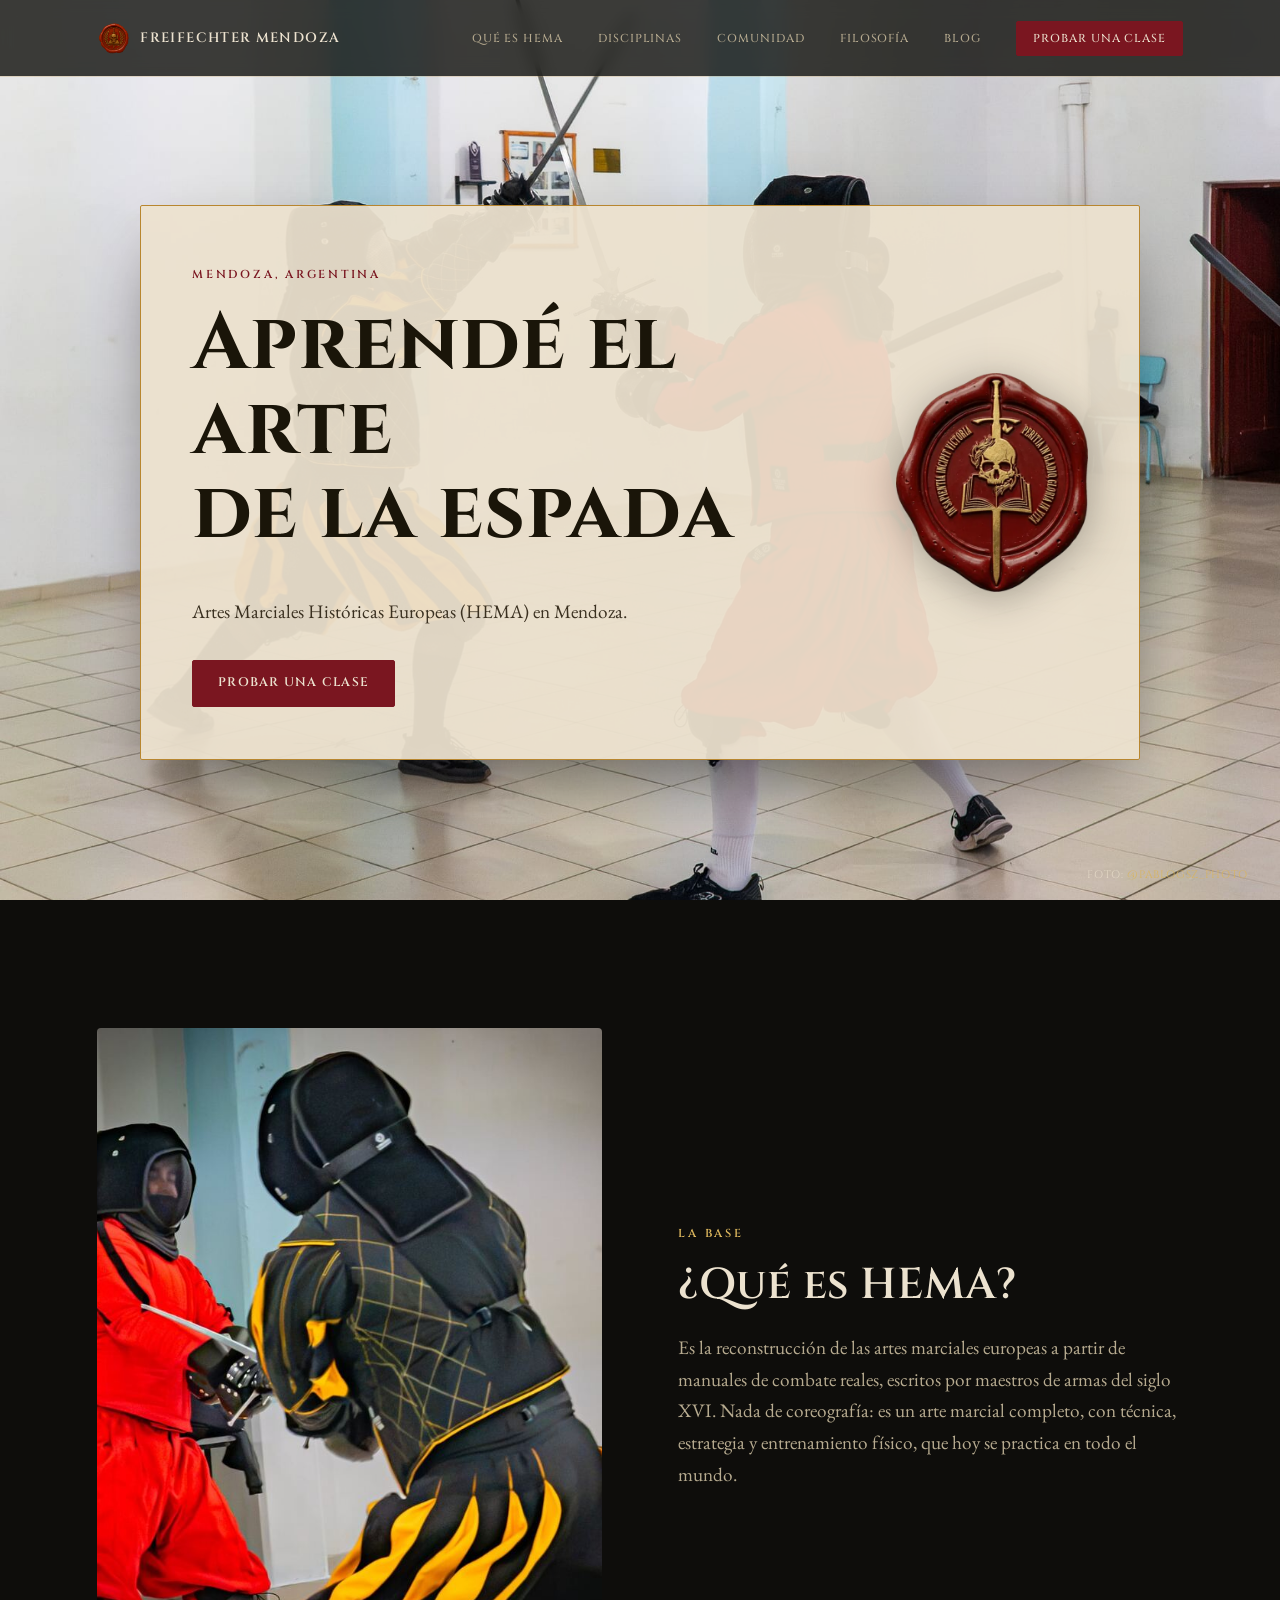
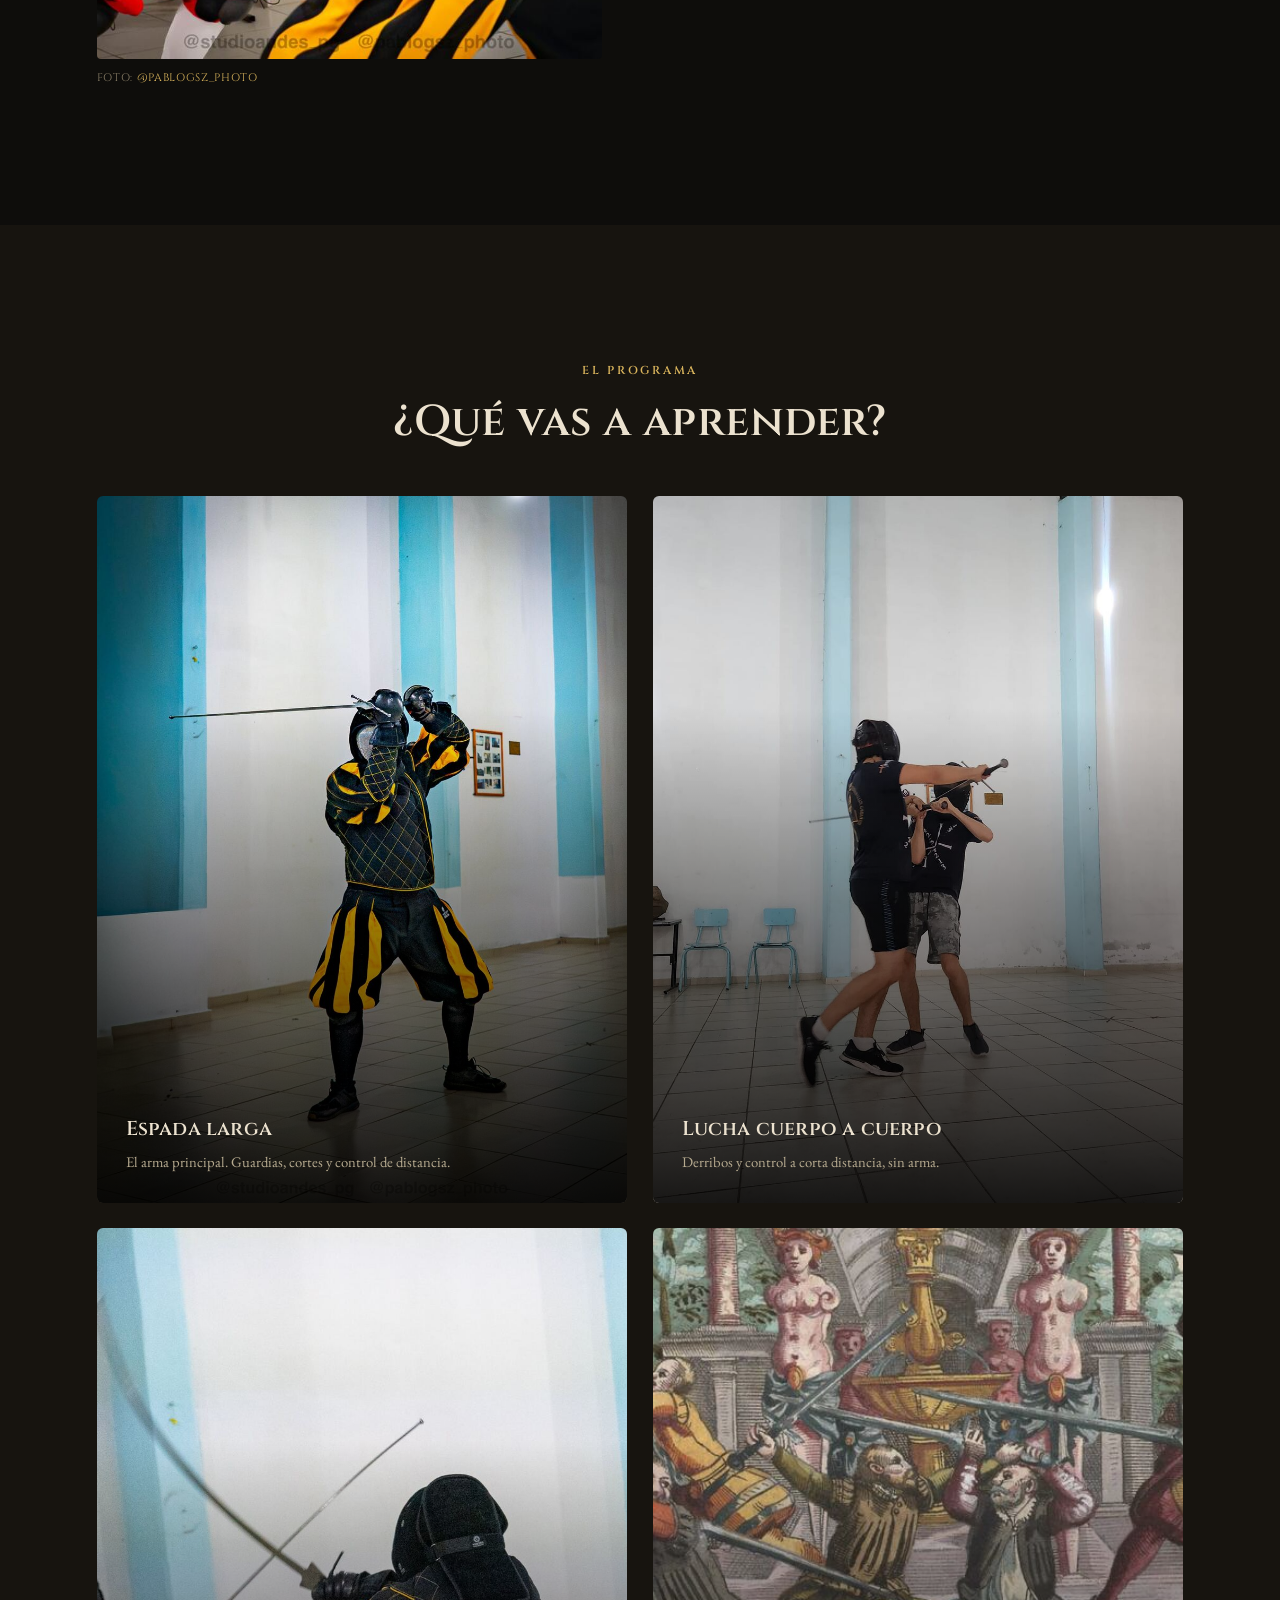
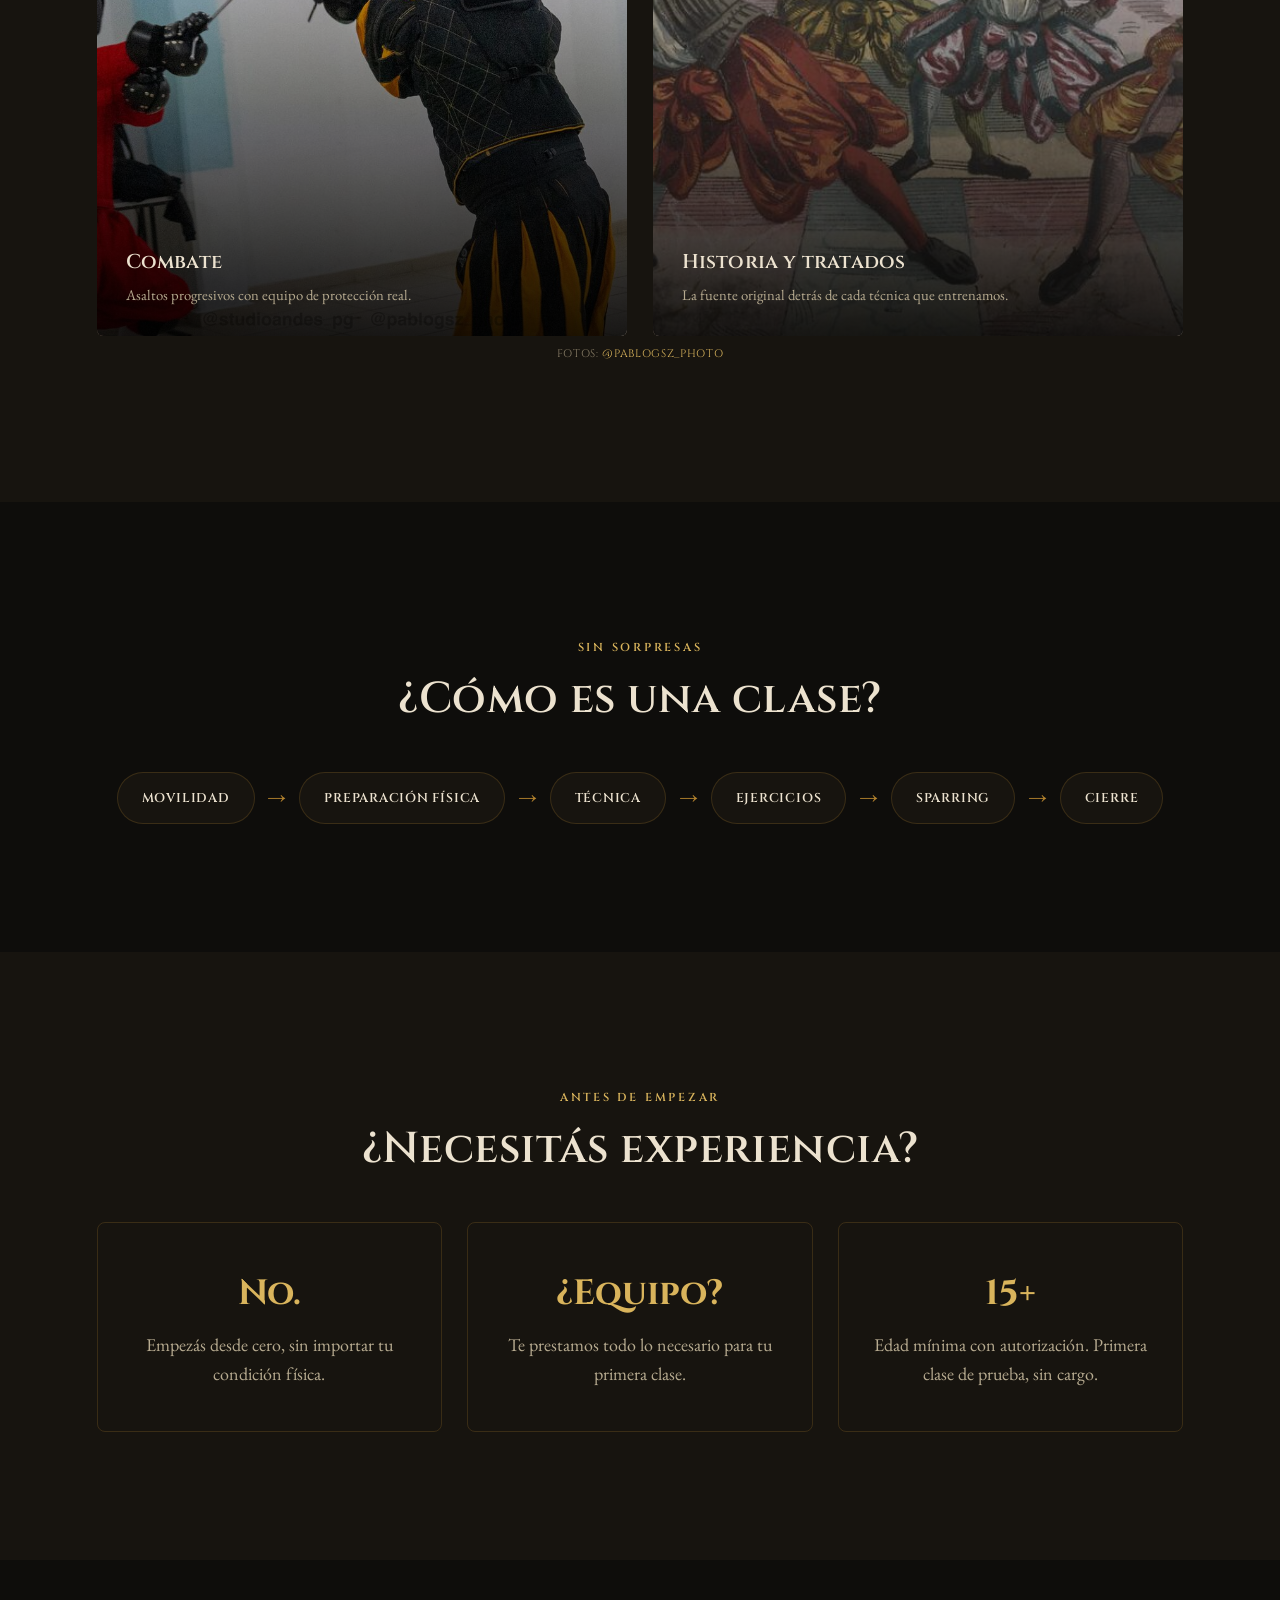
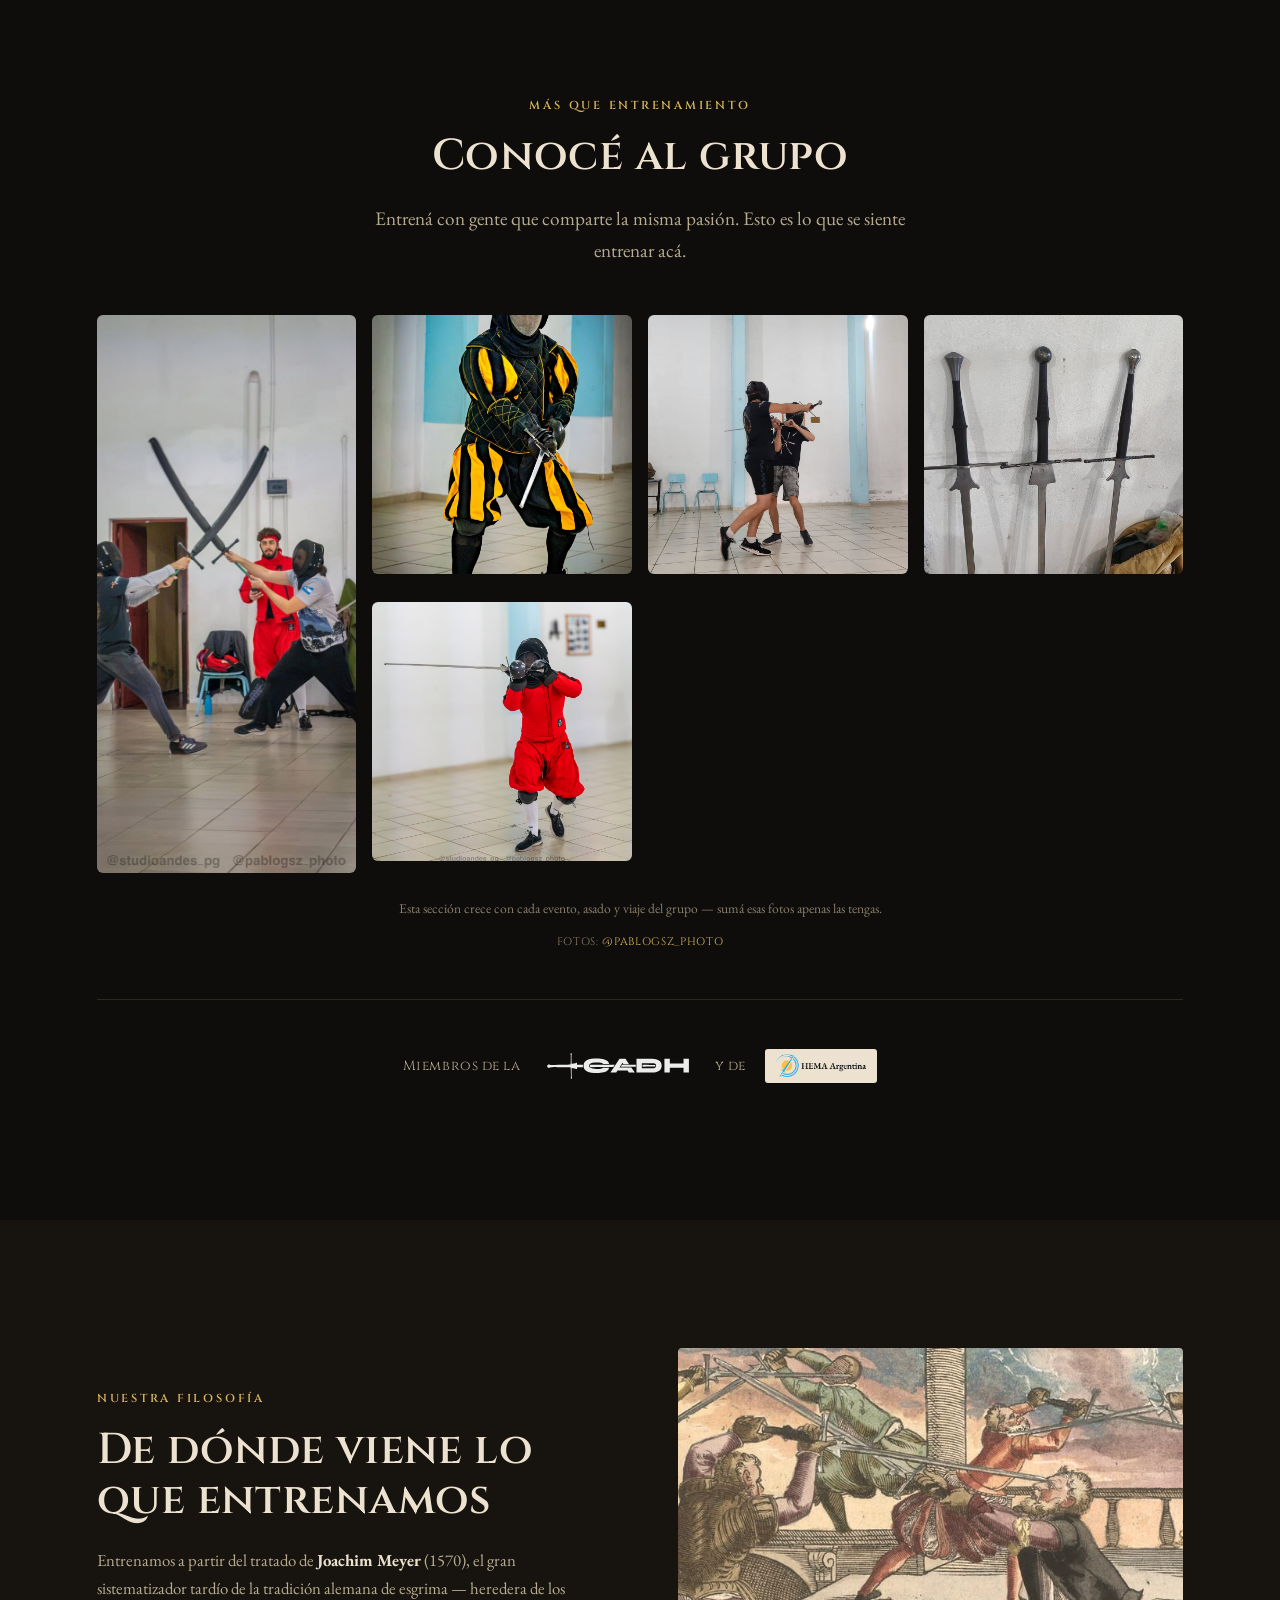
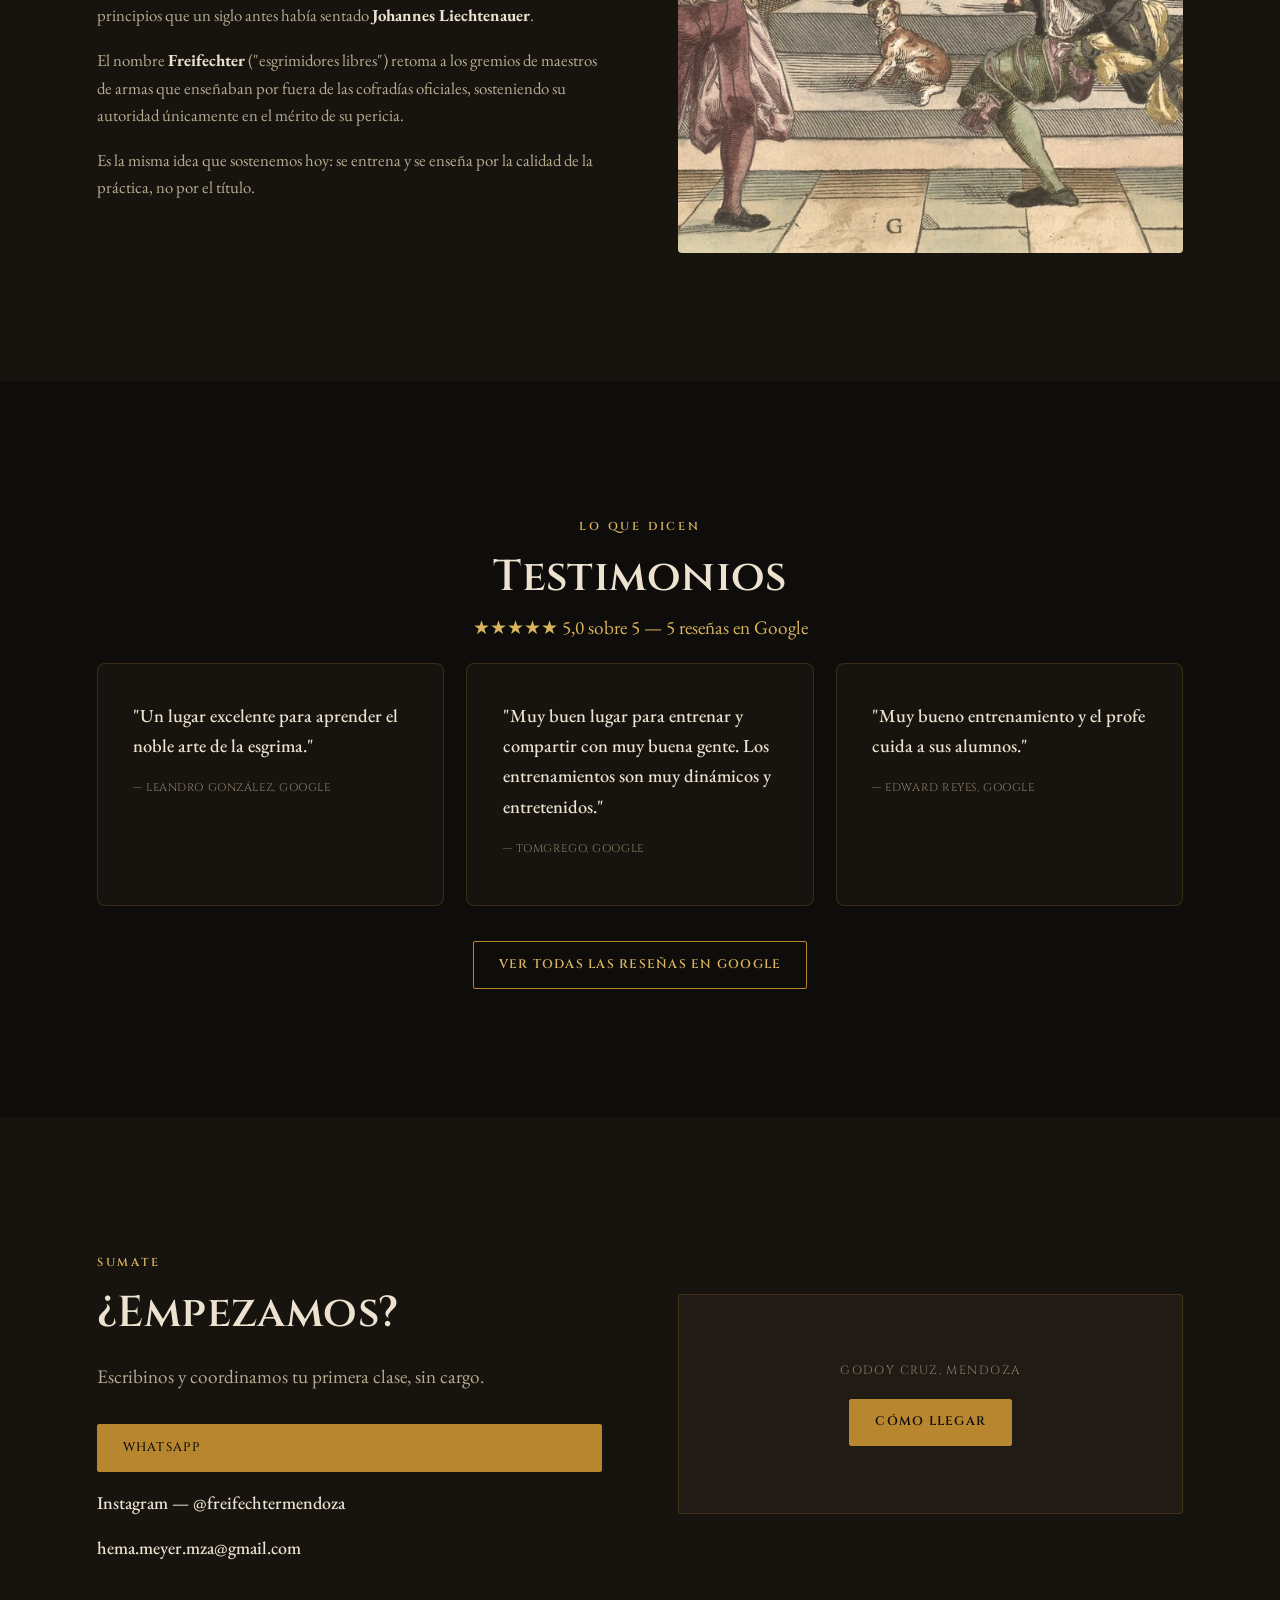
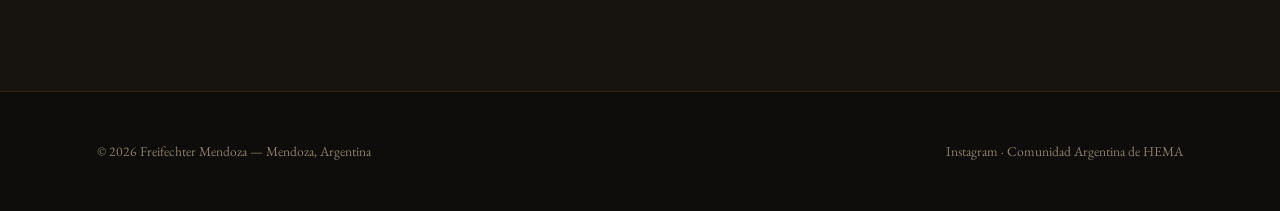
==== commit 626b6435: "Add files via upload" ====
--- a/index.html
+++ b/index.html
@@ -14,6 +14,9 @@
 <meta property="og:image" content="https://freifechter.ar/assets/img/og-image.jpg">
 <meta property="og:url" content="https://freifechter.ar/">
 <meta name="twitter:card" content="summary_large_image">
+<link rel="preconnect" href="https://fonts.googleapis.com">
+<link rel="preconnect" href="https://fonts.gstatic.com" crossorigin>
+<link rel="stylesheet" href="https://fonts.googleapis.com/css2?family=Cinzel:wght@500;600;700&family=EB+Garamond:ital,wght@0,400;0,500;0,600;1,400&display=swap">
 <link rel="stylesheet" href="assets/css/style.css">
 </head>
 <body>
@@ -49,7 +52,7 @@
           <a href="https://wa.me/5492613629978?text=Hola%21%20Quiero%20probar%20una%20clase%20en%20Freifechter%20Mendoza." target="_blank" rel="noopener" class="btn solid">Probar una clase</a>
         </div>
       </div>
-      <img src="assets/img/hero-seal.png" alt="Sello Freifechter Mendoza" class="hero-logo">
+      <img src="assets/img/hero-seal.webp" alt="Sello Freifechter Mendoza" class="hero-logo">
     </div>
   </div>
   <p class="photo-credit hero-credit">Foto: <a href="https://www.instagram.com/pablogsz_photo/" target="_blank" rel="noopener">@pablogsz_photo</a></p>
@@ -59,7 +62,7 @@
 <section id="que-es">
   <div class="container split reveal">
     <div>
-      <img src="assets/img/foto-que-es-hema.jpg" alt="Dos personas entrenando esgrima histórica">
+      <img loading="lazy" decoding="async" src="assets/img/foto-que-es-hema.jpg" alt="Dos personas entrenando esgrima histórica">
       <p class="photo-credit">Foto: <a href="https://www.instagram.com/pablogsz_photo/" target="_blank" rel="noopener">@pablogsz_photo</a></p>
     </div>
     <div>
@@ -79,19 +82,19 @@
     </div>
     <div class="cards4 reveal">
       <div class="card-big">
-        <img src="assets/img/foto-espada-larga.jpg" alt="Espada larga">
+        <img loading="lazy" decoding="async" src="assets/img/foto-espada-larga.jpg" alt="Espada larga">
         <div class="txt"><h3>Espada larga</h3><p>El arma principal. Guardias, cortes y control de distancia.</p></div>
       </div>
       <div class="card-big">
-        <img src="assets/img/gallery/trabajo-cercano.jpg" alt="Lucha cuerpo a cuerpo">
+        <img loading="lazy" decoding="async" src="assets/img/gallery/trabajo-cercano.jpg" alt="Lucha cuerpo a cuerpo">
         <div class="txt"><h3>Lucha cuerpo a cuerpo</h3><p>Derribos y control a corta distancia, sin arma.</p></div>
       </div>
       <div class="card-big">
-        <img src="assets/img/foto-combate.jpg" alt="Combate">
+        <img loading="lazy" decoding="async" src="assets/img/foto-combate.jpg" alt="Combate">
         <div class="txt"><h3>Combate</h3><p>Asaltos progresivos con equipo de protección real.</p></div>
       </div>
       <div class="card-big">
-        <img src="assets/img/hero/carousel-3.jpg" alt="Historia y tratados">
+        <img loading="lazy" decoding="async" src="assets/img/hero/carousel-3.jpg" alt="Historia y tratados">
         <div class="txt"><h3>Historia y tratados</h3><p>La fuente original detrás de cada técnica que entrenamos.</p></div>
       </div>
     </div>
@@ -148,22 +151,22 @@
       <p class="lead mx-auto center">Entrená con gente que comparte la misma pasión. Esto es lo que se siente entrenar acá.</p>
     </div>
     <div class="community-grid reveal">
-      <img class="tall" src="assets/img/foto-comunidad-1.jpg" alt="Entrenamiento en guardia">
-      <img src="assets/img/foto-comunidad-2.jpg" alt="Cruce de espadas">
-      <img src="assets/img/gallery/trabajo-cercano.jpg" alt="Trabajo a corta distancia">
-      <img src="assets/img/gallery/espadas-equipo.jpg" alt="Equipo del club">
-      <img src="assets/img/hero-photo-mobile.jpg" alt="Asalto de entrenamiento">
+      <img loading="lazy" decoding="async" class="tall" src="assets/img/foto-comunidad-1.jpg" alt="Entrenamiento en guardia">
+      <img loading="lazy" decoding="async" src="assets/img/foto-comunidad-2.jpg" alt="Cruce de espadas">
+      <img loading="lazy" decoding="async" src="assets/img/gallery/trabajo-cercano.jpg" alt="Trabajo a corta distancia">
+      <img loading="lazy" decoding="async" src="assets/img/gallery/espadas-equipo.jpg" alt="Equipo del club">
+      <img loading="lazy" decoding="async" src="assets/img/hero-photo-mobile.jpg" alt="Asalto de entrenamiento">
     </div>
     <p class="form-note center" style="margin-top:1.5rem;font-size:.85rem;color:var(--gray-dim);">Esta sección crece con cada evento, asado y viaje del grupo — sumá esas fotos apenas las tengas.</p>
     <p class="photo-credit center">Fotos: <a href="https://www.instagram.com/pablogsz_photo/" target="_blank" rel="noopener">@pablogsz_photo</a></p>
     <div class="cadh-badge reveal">
       <span>Miembros de la</span>
       <a href="https://www.cadh-hema.com.ar" target="_blank" rel="noopener">
-        <img src="assets/img/logo-cadh.svg" alt="Comunidad Argentina de HEMA">
+        <img loading="lazy" decoding="async" src="assets/img/logo-cadh.svg" alt="Comunidad Argentina de HEMA">
       </a>
       <span>y de</span>
       <a href="https://www.hema-argentina.com/" target="_blank" rel="noopener">
-        <img src="assets/img/hemaarg-logo.png" alt="HEMA Argentina" class="hemaarg-logo">
+        <img loading="lazy" decoding="async" src="assets/img/hemaarg-logo.png" alt="HEMA Argentina" class="hemaarg-logo">
       </a>
     </div>
   </div>
@@ -173,7 +176,7 @@
 <section id="filosofia" class="philosophy">
   <div class="container split reverse reveal">
     <div>
-      <img src="assets/img/hero/carousel-5.jpg" alt="Grabado histórico de esgrima, siglo XVI">
+      <img loading="lazy" decoding="async" src="assets/img/hero/carousel-5.jpg" alt="Grabado histórico de esgrima, siglo XVI">
     </div>
     <div>
       <span class="eyebrow">Nuestra filosofía</span>
--- a/assets/css/style.css
+++ b/assets/css/style.css
@@ -1,4 +1,3 @@
-@import url('https://fonts.googleapis.com/css2?family=Cinzel:wght@500;600;700&family=EB+Garamond:ital,wght@0,400;0,500;0,600;1,400&display=swap');
 
 :root{
   --bg:        #0e0d0b;
